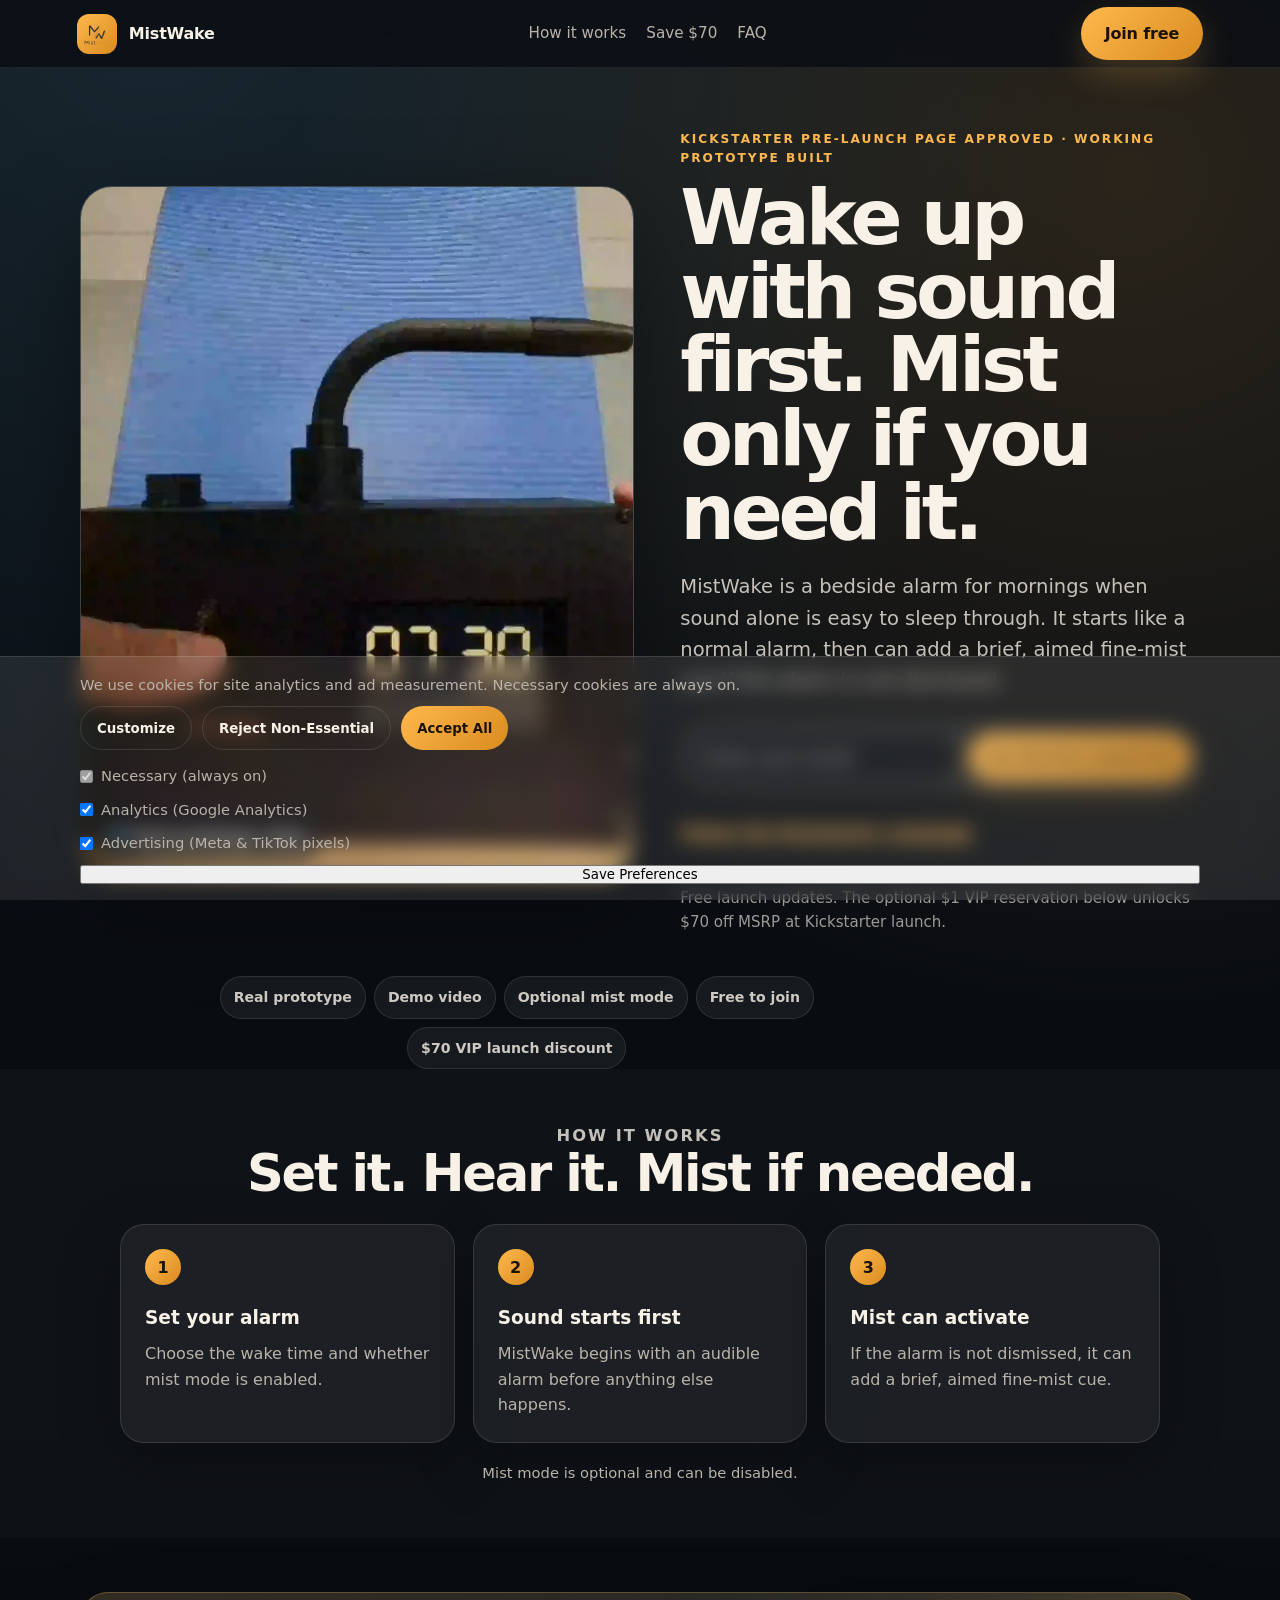
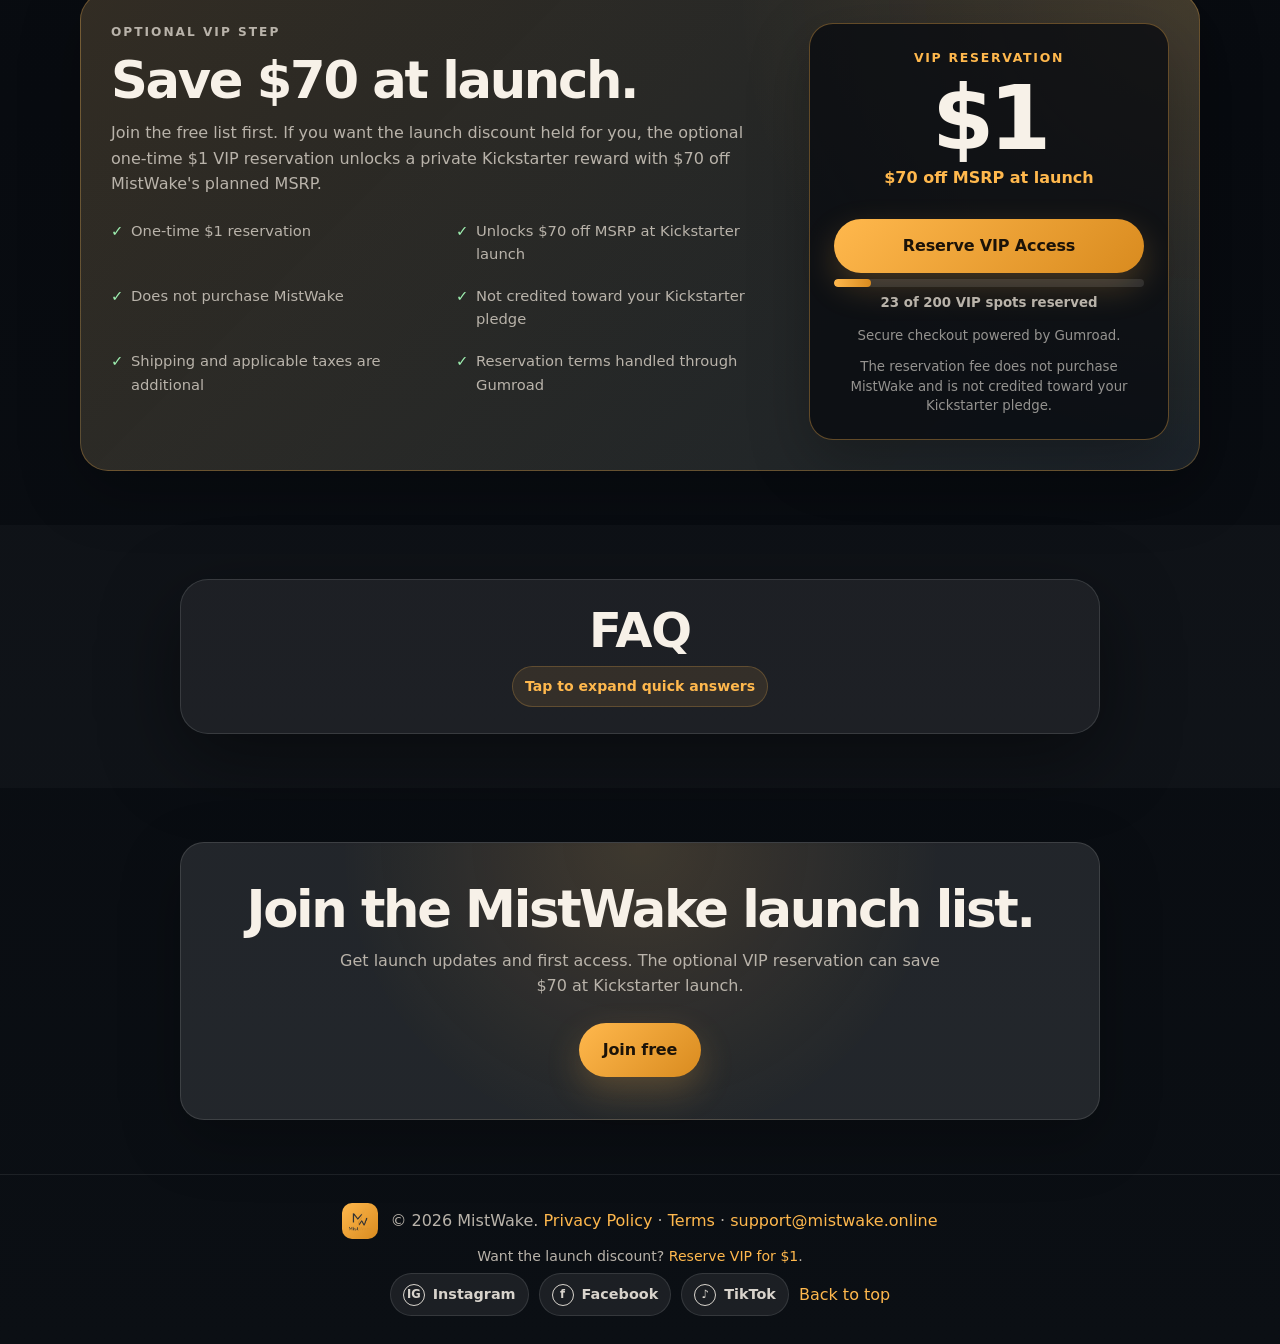
==== index.html @ 9b50de0d "Simplify landing page and remove repeated media" ====
<!DOCTYPE html>
<html lang="en">
<head>
  <meta charset="UTF-8" />
  <meta name="viewport" content="width=device-width, initial-scale=1.0" />
  <title>MistWake | Sound first. Mist if needed.</title>
  <meta name="description" content="MistWake is a working-prototype bedside alarm that starts with sound and can add a brief, aimed fine-mist cue if the alarm is not dismissed. Join the free launch list and optionally lock in $70 off MSRP for Kickstarter launch." />
  <link rel="canonical" href="https://mistwake.online/" />
  <meta property="og:title" content="MistWake | Sound first. Mist if needed." />
  <meta property="og:description" content="Join the MistWake launch list and see the working prototype before Kickstarter launch." />
  <meta property="og:image" content="https://mistwake.online/assets/real-prototype-handheld.webp" />
  <meta property="og:url" content="https://mistwake.online/" />
  <meta property="og:type" content="website" />
  <meta name="twitter:card" content="summary_large_image" />
  <meta name="twitter:title" content="MistWake | Sound first. Mist if needed." />
  <meta name="twitter:description" content="Working prototype built. Join the free launch list and optionally lock in $70 off MSRP at launch." />
  <meta name="twitter:image" content="https://mistwake.online/assets/real-prototype-handheld.webp" />
  <link rel="icon" type="image/png" href="assets/mistwake-logo.png.png" />
  <link rel="stylesheet" href="styles.css?v=56" />
  <link rel="stylesheet" href="visual.css?v=56" />
  <link rel="stylesheet" href="landing-fixes.css?v=56" />
  <link rel="stylesheet" href="refresh.css?v=56" />
  <link rel="stylesheet" href="media-refresh.css?v=56" />
</head>
<body>
  <header class="navbar">
    <a class="logo" href="#top" aria-label="MistWake home"><img class="logo-img" src="assets/mistwake-logo.png.png" alt="MistWake logo" /><span>MistWake</span></a>
    <nav class="nav-links" aria-label="Primary navigation"><a href="#how">How it works</a><a href="#offer">Save $70</a><a href="#faq">FAQ</a></nav>
    <a class="nav-cta" href="#join">Join free</a>
  </header>

  <main id="top">
    <section class="hero-section human-hero media-rich-hero" aria-label="MistWake pre-launch hero">
      <div class="hero-shell">
        <div class="hero-copy">
          <p class="eyebrow">Kickstarter pre-launch page approved · working prototype built</p>
          <h1>Wake up with sound first. Mist only if you need it.</h1>
          <p class="hero-subtitle">MistWake is a bedside alarm for mornings when sound alone is easy to sleep through. It starts like a normal alarm, then can add a brief, aimed fine-mist cue if the alarm is not dismissed.</p>
          <div class="hero-actions" id="join">
            <form class="waitlist-form waitlist-inline-form" onsubmit="return handleWaitlistSubmit(event)">
              <input type="email" name="email" placeholder="Enter your email" required />
              <button type="submit">Join the Free Launch List</button>
            </form>
            <div class="hero-secondary-actions"><a class="text-link kickstarter-follow-link" href="https://www.kickstarter.com/projects/mistwake/mistwake-a-sound-mist-alarm-clock" target="_blank" rel="noopener">Follow the Kickstarter campaign</a></div>
          </div>
          <p id="form-message" aria-live="polite"></p>
          <p class="hero-microcopy">Free launch updates. The optional $1 VIP reservation below unlocks $70 off MSRP at Kickstarter launch.</p>
        </div>
        <div class="hero-media-stack" aria-label="MistWake working prototype video">
          <div class="hero-video-card human-product-card">
            <video class="hero-video-preview" autoplay muted loop playsinline preload="metadata" poster="assets/real-prototype-handheld.webp" aria-label="MistWake working prototype demo loop">
              <source src="assets/prototype-demo.mp4?v=56" type="video/mp4" />
            </video>
            <div class="demo-overlay"><span class="pulse-dot"></span><span>Real prototype video</span></div>
          </div>
        </div>
      </div>
    </section>

    <section class="trust-strip-section" aria-label="Credibility points"><div class="trust-row hero-trust-row"><span>Real prototype</span><span>Demo video</span><span>Optional mist mode</span><span>Free to join</span><span>$70 VIP launch discount</span></div></section>

    <section class="section solution-section" id="how">
      <div class="section-header centered"><p class="eyebrow">How it works</p><h2>Set it. Hear it. Mist if needed.</h2></div>
      <div class="how-grid compact-how-grid">
        <article class="how-card"><span>1</span><h3>Set your alarm</h3><p>Choose the wake time and whether mist mode is enabled.</p></article>
        <article class="how-card"><span>2</span><h3>Sound starts first</h3><p>MistWake begins with an audible alarm before anything else happens.</p></article>
        <article class="how-card"><span>3</span><h3>Mist can activate</h3><p>If the alarm is not dismissed, it can add a brief, aimed fine-mist cue.</p></article>
      </div>
      <p class="how-note">Mist mode is optional and can be disabled.</p>
    </section>

    <section class="section offer-section simple-offer" id="offer">
      <div class="offer-card">
        <div class="offer-copy"><p class="eyebrow">Optional VIP step</p><h2>Save $70 at launch.</h2><p>Join the free list first. If you want the launch discount held for you, the optional one-time $1 VIP reservation unlocks a private Kickstarter reward with $70 off MistWake's planned MSRP.</p><ul class="offer-detail-list"><li>One-time $1 reservation</li><li>Unlocks $70 off MSRP at Kickstarter launch</li><li>Does not purchase MistWake</li><li>Not credited toward your Kickstarter pledge</li><li>Shipping and applicable taxes are additional</li><li>Reservation terms handled through Gumroad</li></ul></div>
        <div class="offer-box"><span class="offer-kicker">VIP Reservation</span><strong>$1</strong><p>$70 off MSRP at launch</p><a class="primary-btn reserve-link" href="https://mistwake.gumroad.com/l/fhbea" target="_blank" rel="noopener">Reserve VIP Access</a><div class="vip-progress" id="vip-progress" aria-live="polite"><div class="vip-progress-track"><div class="vip-progress-fill" id="vip-progress-fill"></div></div><small id="vip-progress-label">Loading VIP spots reserved…</small></div><small>Secure checkout powered by Gumroad.</small><small>The reservation fee does not purchase MistWake and is not credited toward your Kickstarter pledge.</small></div>
      </div>
    </section>

    <section class="section faq-section" id="faq">
      <details class="faq-master">
        <summary><span class="faq-master-title">FAQ</span><span class="faq-master-note">Tap to expand quick answers</span></summary>
        <div class="faq-list accordion-list">
          <details class="card faq-item"><summary>What do I get by joining free?</summary><p>You get MistWake launch updates and first access when the Kickstarter campaign is ready.</p></details>
          <details class="card faq-item"><summary>What does the $1 VIP reservation do?</summary><p>It unlocks access to a private Kickstarter VIP reward with $70 off MistWake's planned MSRP. It does not purchase MistWake and is not credited toward the future pledge.</p></details>
          <details class="card faq-item"><summary>Does MistWake work without mist?</summary><p>Yes. Mist mode is optional, and MistWake can be used in sound-only mode.</p></details>
          <details class="card faq-item"><summary>Will MistWake soak the bed?</summary><p>MistWake is being developed around a brief fine-mist cue rather than a heavy stream or splash. Final output and recommended placement will be published after production testing.</p></details>
          <details class="card faq-item"><summary>Is MistWake a medical device?</summary><p>No. MistWake is a consumer alarm clock and is not intended to diagnose, treat, cure, or prevent any medical condition.</p></details>
          <details class="card faq-item"><summary>Will paying $1 guarantee a product?</summary><p>No. The $1 provides access to the private VIP reward. You must still complete a separate Kickstarter pledge while the reward is available.</p></details>
        </div>
      </details>
    </section>

    <section class="section final-cta-section"><div class="final-cta-card"><h2>Join the MistWake launch list.</h2><p>Get launch updates and first access. The optional VIP reservation can save $70 at Kickstarter launch.</p><a class="primary-btn" href="#join">Join free</a></div></section>
  </main>

  <div class="mobile-sticky-cta" aria-label="Mobile launch list bar"><span>Free list · $70 off at launch</span><a href="#join">Join</a></div>
  <footer><div class="footer-brand"><img src="assets/mistwake-logo.png.png" alt="MistWake logo" loading="lazy" /><p>© 2026 MistWake. <a href="privacy.html">Privacy Policy</a> · <a href="terms.html">Terms</a> · <a href="mailto:support@mistwake.online">support@mistwake.online</a></p></div><p class="footer-secondary-link">Want the launch discount? <a href="#offer">Reserve VIP for $1</a>.</p><a href="#top">Back to top</a></footer>
  <script src="consent.js?v=56"></script>
  <script src="script.js?v=56"></script>
  <script src="social-links.js?v=56"></script>
</body>
</html>
---- styles.css ----
:root {
  --bg: #080b10;
  --panel: rgba(255, 255, 255, 0.06);
  --panel-strong: rgba(255, 255, 255, 0.095);
  --border: rgba(255, 255, 255, 0.12);
  --text: #f7f1e8;
  --muted: #b9b3aa;
  --amber: #ffb84d;
  --amber-dark: #d98b1f;
  --mist: #78d5ff;
  --green: #9ef0b1;
  --red: #ff8d8d;
  --shadow: 0 24px 80px rgba(0, 0, 0, 0.42);
}

* {
  box-sizing: border-box;
  margin: 0;
  padding: 0;
}

html {
  scroll-behavior: smooth;
}

body {
  font-family: Arial, Helvetica, sans-serif;
  background:
    radial-gradient(circle at top left, rgba(120, 213, 255, 0.1), transparent 28%),
    radial-gradient(circle at top right, rgba(255, 184, 77, 0.12), transparent 26%),
    var(--bg);
  color: var(--text);
  line-height: 1.6;
}

img {
  max-width: 100%;
}

a {
  color: inherit;
  text-decoration: none;
}

button,
input {
  font-family: inherit;
}

button {
  cursor: pointer;
}

.navbar {
  position: sticky;
  top: 0;
  z-index: 100;
  min-height: 72px;
  padding: 0 6%;
  display: flex;
  align-items: center;
  justify-content: space-between;
  gap: 18px;
  background: rgba(8, 11, 16, 0.9);
  backdrop-filter: blur(18px);
  border-bottom: 1px solid rgba(255, 255, 255, 0.08);
}

.logo {
  display: flex;
  align-items: center;
  gap: 12px;
  font-weight: 900;
  letter-spacing: -0.2px;
}

.logo-img {
  width: 40px;
  height: 40px;
  object-fit: contain;
  border-radius: 12px;
  background: linear-gradient(135deg, var(--amber), var(--amber-dark));
}

.nav-links {
  display: flex;
  gap: 26px;
  font-size: 0.95rem;
  color: var(--muted);
}

.nav-links a:hover {
  color: var(--amber);
}

.nav-cta,
.primary-btn,
.secondary-btn {
  display: inline-flex;
  align-items: center;
  justify-content: center;
  border: 0;
  border-radius: 999px;
  padding: 14px 24px;
  font-weight: 900;
  transition: transform 0.2s ease, box-shadow 0.2s ease, opacity 0.2s ease;
}

.nav-cta,
.primary-btn {
  background: linear-gradient(135deg, var(--amber), var(--amber-dark));
  color: #1c1308;
  box-shadow: 0 14px 34px rgba(255, 184, 77, 0.22);
}

.secondary-btn {
  background: rgba(255, 255, 255, 0.09);
  color: var(--text);
  border: 1px solid var(--border);
}

.nav-cta:hover,
.primary-btn:hover,
.secondary-btn:hover {
  transform: translateY(-2px);
  box-shadow: 0 18px 42px rgba(255, 184, 77, 0.28);
}

.hero-section {
  padding: 48px 5% 36px;
}

.hero-shell {
  width: min(100%, 1180px);
  margin: 0 auto;
  display: grid;
  grid-template-columns: minmax(0, 0.9fr) minmax(420px, 1.1fr);
  gap: 38px;
  align-items: center;
}

.hero-copy {
  position: relative;
  z-index: 2;
}

.eyebrow {
  color: var(--amber);
  text-transform: uppercase;
  letter-spacing: 2px;
  font-size: 0.76rem;
  font-weight: 900;
  margin-bottom: 12px;
}

.hero-copy h1,
.section-header h2,
.two-column h2,
.signup-card h2,
.final-cta-card h2,
.safety-card h2,
.proof-grid h2,
.objection-card h2 {
  font-size: clamp(2.25rem, 5.2vw, 5.4rem);
  line-height: 0.96;
  letter-spacing: -2.2px;
}

.hero-copy h1 {
  max-width: 760px;
}

.hero-subtitle {
  max-width: 600px;
  margin-top: 22px;
  color: var(--muted);
  font-size: clamp(1.05rem, 1.6vw, 1.25rem);
}

.hero-actions {
  margin-top: 28px;
}

.hero-note {
  margin-top: 14px;
  color: rgba(247, 241, 232, 0.72);
  font-size: 0.95rem;
}

.trust-row {
  margin-top: 24px;
  display: flex;
  flex-wrap: wrap;
  gap: 10px;
}

.trust-row span,
.safety-list span {
  display: inline-flex;
  align-items: center;
  border-radius: 999px;
  padding: 9px 13px;
  background: rgba(255, 255, 255, 0.07);
  border: 1px solid rgba(255, 255, 255, 0.11);
  color: rgba(247, 241, 232, 0.82);
  font-size: 0.88rem;
  font-weight: 700;
}

.hero-visual {
  border-radius: 28px;
  overflow: hidden;
  border: 1px solid var(--border);
  background: rgba(255, 255, 255, 0.04);
  box-shadow: var(--shadow);
}

.hero-visual img {
  display: block;
  width: 100%;
  height: auto;
}

.demo-card {
  position: relative;
}

.demo-overlay {
  position: absolute;
  left: 18px;
  bottom: 18px;
  display: inline-flex;
  align-items: center;
  gap: 10px;
  padding: 10px 14px;
  border-radius: 999px;
  background: rgba(8, 11, 16, 0.78);
  border: 1px solid rgba(255, 255, 255, 0.16);
  color: var(--text);
  font-size: 0.92rem;
  font-weight: 800;
  backdrop-filter: blur(12px);
}

.pulse-dot {
  width: 10px;
  height: 10px;
  border-radius: 999px;
  background: var(--mist);
  box-shadow: 0 0 0 0 rgba(120, 213, 255, 0.8);
  animation: pulse 1.6s infinite;
}

@keyframes pulse {
  0% { box-shadow: 0 0 0 0 rgba(120, 213, 255, 0.8); }
  70% { box-shadow: 0 0 0 12px rgba(120, 213, 255, 0); }
  100% { box-shadow: 0 0 0 0 rgba(120, 213, 255, 0); }
}

.section {
  padding: 62px 6%;
}

.two-column,
.proof-grid {
  width: min(100%, 1080px);
  margin: 0 auto;
  display: grid;
  grid-template-columns: 0.9fr 1.1fr;
  gap: 44px;
  align-items: start;
}

.two-column.compact {
  align-items: center;
}

.two-column h2,
.section-header h2,
.signup-card h2,
.final-cta-card h2,
.safety-card h2,
.proof-grid h2,
.objection-card h2 {
  font-size: clamp(2rem, 4vw, 3.6rem);
}

.section-copy p,
.section-header p,
.signup-card p,
.final-cta-card p,
.safety-card p,
.card p,
.proof-grid p,
.how-card p,
.objection-card p,
.comparison p {
  color: var(--muted);
}

.section-copy p + p,
.proof-grid p + p {
  margin-top: 16px;
}

.proof-section {
  padding-top: 32px;
}

.proof-status-card {
  display: grid;
  gap: 12px;
  padding: 20px;
  border: 1px solid rgba(255, 184, 77, 0.2);
  border-radius: 24px;
  background: linear-gradient(135deg, rgba(255, 184, 77, 0.1), rgba(120, 213, 255, 0.05)), var(--panel);
  box-shadow: var(--shadow);
}

.status-item {
  padding: 16px;
  border-radius: 18px;
  background: rgba(255, 255, 255, 0.06);
  border: 1px solid rgba(255, 255, 255, 0.1);
}

.status-item strong,
.status-item span {
  display: block;
}

.status-item strong {
  color: var(--amber);
  margin-bottom: 4px;
}

.status-item span {
  color: var(--muted);
}

.problem-section {
  padding-top: 44px;
}

.solution-section,
.faq-section,
.objection-section {
  background: rgba(255, 255, 255, 0.025);
}

.section-header {
  width: min(100%, 820px);
  margin: 0 auto 30px;
  text-align: center;
}

.section-header p {
  margin: 0 auto;
  max-width: 720px;
}

.proof-line {
  margin-top: 12px !important;
  color: var(--amber) !important;
  font-weight: 800;
}

.cards.three,
.how-grid {
  width: min(100%, 1040px);
  margin: 0 auto;
  display: grid;
  grid-template-columns: repeat(3, 1fr);
  gap: 18px;
}

.feature-grid {
  grid-template-columns: repeat(3, 1fr);
}

.card,
.signup-card,
.safety-card,
.final-cta-card,
.how-card,
.objection-card {
  background: var(--panel);
  border: 1px solid var(--border);
  border-radius: 24px;
  box-shadow: var(--shadow);
}

.card,
.how-card {
  padding: 24px;
}

.card h3,
.how-card h3 {
  margin-bottom: 8px;
  font-size: 1.16rem;
}

.how-card span {
  display: inline-flex;
  width: 36px;
  height: 36px;
  align-items: center;
  justify-content: center;
  margin-bottom: 18px;
  border-radius: 999px;
  background: linear-gradient(135deg, var(--amber), var(--amber-dark));
  color: #1c1308;
  font-weight: 900;
}

.objection-card {
  width: min(100%, 1080px);
  margin: 0 auto;
  display: grid;
  grid-template-columns: 1fr 1fr;
  gap: 30px;
  align-items: center;
  padding: 34px;
  background:
    radial-gradient(circle at top left, rgba(120, 213, 255, 0.11), transparent 40%),
    var(--panel);
}

.objection-card p {
  margin-top: 16px;
}

.comparison-grid {
  display: grid;
  gap: 14px;
}

.comparison {
  padding: 18px;
  border-radius: 18px;
  border: 1px solid rgba(255, 255, 255, 0.1);
  background: rgba(255, 255, 255, 0.06);
}

.comparison span,
.comparison strong {
  display: block;
}

.comparison span {
  text-transform: uppercase;
  letter-spacing: 1.2px;
  font-size: 0.72rem;
  font-weight: 900;
  margin-bottom: 6px;
}

.comparison strong {
  font-size: 1.2rem;
  margin-bottom: 4px;
}

.comparison.bad span,
.comparison.bad strong {
  color: var(--red);
}

.comparison.good span,
.comparison.good strong {
  color: var(--green);
}

.safety-card {
  width: min(100%, 1080px);
  margin: 0 auto;
  display: grid;
  grid-template-columns: 1.1fr 0.9fr;
  gap: 34px;
  align-items: center;
  padding: 34px;
  background:
    radial-gradient(circle at top right, rgba(120, 213, 255, 0.12), transparent 40%),
    radial-gradient(circle at bottom left, rgba(255, 184, 77, 0.12), transparent 38%),
    var(--panel);
}

.safety-card p {
  margin-top: 16px;
  max-width: 680px;
}

.safety-list {
  display: flex;
  flex-wrap: wrap;
  gap: 10px;
  justify-content: flex-start;
}

.signup-section {
  display: grid;
  place-items: center;
}

.signup-card {
  width: min(100%, 760px);
  padding: 40px;
  text-align: center;
  background: radial-gradient(circle at top, rgba(255, 184, 77, 0.13), transparent 55%), var(--panel);
}

.waitlist-inline-form {
  width: min(100%, 580px);
  margin: 28px auto 0;
  display: flex;
  gap: 10px;
  padding: 8px;
  border-radius: 999px;
  background: rgba(255, 255, 255, 0.08);
  border: 1px solid rgba(255, 255, 255, 0.14);
  box-shadow: inset 0 0 0 1px rgba(255, 255, 255, 0.03), 0 18px 48px rgba(0, 0, 0, 0.25);
}

.waitlist-inline-form input {
  flex: 1;
  min-width: 0;
  border: 0;
  outline: none;
  background: transparent;
  color: var(--text);
  padding: 0 18px;
  font-size: 1rem;
  font-weight: 600;
}

.waitlist-inline-form input::placeholder {
  color: rgba(247, 241, 232, 0.58);
}

.waitlist-inline-form button {
  border: 0;
  border-radius: 999px;
  padding: 14px 24px;
  background: linear-gradient(135deg, var(--amber), var(--amber-dark));
  color: #1c1308;
  font-weight: 900;
  cursor: pointer;
  white-space: nowrap;
  box-shadow: 0 12px 30px rgba(255, 184, 77, 0.22);
  transition: transform 0.2s ease, box-shadow 0.2s ease, opacity 0.2s ease;
}

.waitlist-inline-form button:hover:not(:disabled) {
  transform: translateY(-2px);
  box-shadow: 0 16px 38px rgba(255, 184, 77, 0.32);
}

.waitlist-inline-form button:disabled {
  cursor: not-allowed;
  opacity: 0.72;
}

#form-message {
  min-height: 24px;
  margin-top: 16px;
  color: var(--mist);
  font-weight: 800;
}

#form-message.success-message {
  color: var(--amber);
}

.signup-microcopy {
  margin-top: 12px;
  font-size: 0.86rem;
  color: rgba(247, 241, 232, 0.58) !important;
}

.faq-list {
  width: min(100%, 920px);
  margin: 0 auto;
  display: grid;
  gap: 14px;
}

.final-cta-section {
  padding-top: 46px;
}

.final-cta-card {
  width: min(100%, 920px);
  margin: 0 auto;
  padding: 42px;
  text-align: center;
  background:
    linear-gradient(135deg, rgba(255, 184, 77, 0.13), rgba(120, 213, 255, 0.07)),
    var(--panel-strong);
}

.final-cta-card p {
  margin: 14px auto 24px;
  max-width: 620px;
}

footer {
  padding: 28px 6%;
  display: flex;
  justify-content: space-between;
  align-items: center;
  color: var(--muted);
  border-top: 1px solid rgba(255, 255, 255, 0.08);
}

footer a {
  color: var(--amber);
}

.footer-brand {
  display: flex;
  align-items: center;
  gap: 12px;
}

.footer-brand img {
  width: 36px;
  height: 36px;
  object-fit: contain;
  border-radius: 10px;
  background: linear-gradient(135deg, var(--amber), var(--amber-dark));
}

@media (max-width: 1050px) {
  .nav-links {
    display: none;
  }

  .hero-shell,
  .two-column,
  .proof-grid,
  .safety-card,
  .objection-card {
    grid-template-columns: 1fr;
  }

  .hero-shell {
    gap: 28px;
  }

  .cards.three,
  .feature-grid,
  .how-grid {
    grid-template-columns: 1fr;
  }

  .hero-copy,
  .two-column,
  .proof-grid,
  .objection-card {
    text-align: center;
  }

  .hero-copy h1,
  .hero-subtitle,
  .proof-grid p,
  .objection-card p {
    margin-left: auto;
    margin-right: auto;
  }

  .trust-row,
  .safety-list {
    justify-content: center;
  }
}

@media (max-width: 700px) {
  .navbar {
    min-height: 66px;
    padding: 10px 4%;
  }

  .logo span {
    font-size: 0.95rem;
  }

  .logo-img {
    width: 34px;
    height: 34px;
  }

  .nav-cta {
    padding: 10px 13px;
    font-size: 0.78rem;
  }

  .hero-section {
    padding: 30px 4% 24px;
  }

  .hero-copy h1 {
    font-size: clamp(2.55rem, 13vw, 4rem);
    line-height: 0.94;
    letter-spacing: -1.8px;
  }

  .hero-subtitle {
    margin-top: 18px;
    font-size: 1rem;
  }

  .hero-visual,
  .card,
  .signup-card,
  .safety-card,
  .final-cta-card,
  .proof-status-card,
  .how-card,
  .objection-card {
    border-radius: 20px;
  }

  .demo-overlay {
    left: 12px;
    right: 12px;
    bottom: 12px;
    justify-content: center;
    font-size: 0.82rem;
  }

  .trust-row span,
  .safety-list span {
    width: 100%;
    justify-content: center;
  }

  .section {
    padding: 44px 5%;
  }

  .two-column,
  .proof-grid,
  .safety-card,
  .objection-card {
    gap: 18px;
  }

  .two-column h2,
  .section-header h2,
  .signup-card h2,
  .final-cta-card h2,
  .safety-card h2,
  .proof-grid h2,
  .objection-card h2 {
    font-size: clamp(2rem, 10vw, 3rem);
    letter-spacing: -1.2px;
  }

  .card,
  .safety-card,
  .signup-card,
  .final-cta-card,
  .proof-status-card,
  .how-card,
  .objection-card {
    padding: 22px 18px;
  }

  .waitlist-inline-form {
    flex-direction: column;
    border-radius: 22px;
    padding: 12px;
  }

  .waitlist-inline-form input {
    width: 100%;
    min-height: 50px;
    padding: 0 14px;
    text-align: center;
  }

  .waitlist-inline-form button,
  .primary-btn,
  .secondary-btn {
    width: 100%;
  }

  footer {
    flex-direction: column;
    gap: 14px;
    text-align: center;
  }
}
---- visual.css ----
.visual-proof-section {
  padding-top: 26px;
}

.visual-proof-grid {
  width: min(100%, 1120px);
  margin: 0 auto;
  display: grid;
  grid-template-columns: 1.15fr 0.85fr;
  gap: 24px;
  align-items: center;
}

.visual-proof-image,
.product-strip-image {
  overflow: hidden;
  border-radius: 26px;
  border: 1px solid var(--border);
  background: rgba(255, 255, 255, 0.04);
  box-shadow: var(--shadow);
}

.asset-placeholder-img {
  display: block;
  width: 100%;
  height: auto;
}

.short-proof-card {
  padding: 28px;
  border-radius: 26px;
  border: 1px solid rgba(255, 184, 77, 0.22);
  background: linear-gradient(135deg, rgba(255, 184, 77, 0.12), rgba(120, 213, 255, 0.05)), var(--panel);
  box-shadow: var(--shadow);
}

.short-proof-card h2 {
  font-size: clamp(2rem, 4vw, 3.4rem);
  line-height: 1;
  letter-spacing: -1.6px;
  margin-bottom: 16px;
}

.short-proof-card p {
  color: var(--muted);
}

.proof-badges {
  display: grid;
  gap: 10px;
  margin-top: 22px;
}

.proof-badges span {
  padding: 13px 14px;
  border-radius: 16px;
  background: rgba(255, 255, 255, 0.075);
  border: 1px solid rgba(255, 255, 255, 0.11);
  color: rgba(247, 241, 232, 0.86);
  font-weight: 800;
}

.visual-split {
  width: min(100%, 1120px);
  margin: 0 auto;
  display: grid;
  grid-template-columns: 0.95fr 1.05fr;
  gap: 26px;
  align-items: center;
}

.big-visual-copy {
  padding: 28px;
}

.big-visual-copy h2 {
  font-size: clamp(2rem, 4vw, 3.4rem);
  line-height: 1;
  letter-spacing: -1.5px;
  margin-bottom: 14px;
}

.big-visual-copy p {
  color: var(--muted);
  max-width: 640px;
}

.compact-feature-grid {
  width: min(100%, 1040px);
  margin: 0 auto;
  display: grid;
  grid-template-columns: repeat(4, 1fr);
  gap: 14px;
}

.compact-card {
  min-height: 150px;
  padding: 22px;
  border-radius: 22px;
  border: 1px solid var(--border);
  background: var(--panel);
  box-shadow: var(--shadow);
}

.compact-card strong {
  display: block;
  margin-bottom: 8px;
  color: var(--text);
  font-size: 1.05rem;
}

.compact-card span {
  color: var(--muted);
  font-size: 0.94rem;
}

.offer-section {
  padding-top: 34px;
}

.offer-card {
  width: min(100%, 1120px);
  margin: 0 auto;
  display: grid;
  grid-template-columns: 1fr 360px;
  gap: 26px;
  align-items: center;
  padding: 30px;
  border-radius: 28px;
  border: 1px solid rgba(255, 184, 77, 0.28);
  background:
    radial-gradient(circle at top right, rgba(255, 184, 77, 0.15), transparent 38%),
    linear-gradient(135deg, rgba(255, 184, 77, 0.12), rgba(120, 213, 255, 0.05)),
    var(--panel);
  box-shadow: var(--shadow);
}

.offer-copy h2 {
  font-size: clamp(2rem, 4vw, 3.6rem);
  line-height: 1;
  letter-spacing: -1.6px;
  margin-bottom: 14px;
}

.offer-copy p {
  color: var(--muted);
  max-width: 720px;
}

.offer-urgency,
.hero-urgency {
  margin-top: 12px;
  color: var(--amber) !important;
  font-weight: 900;
}

.offer-disclaimer {
  margin-top: 14px;
  font-size: 0.92rem;
  color: rgba(247, 241, 232, 0.68) !important;
}

.offer-box {
  padding: 24px;
  border-radius: 24px;
  background: rgba(8, 11, 16, 0.78);
  border: 1px solid rgba(255, 184, 77, 0.35);
  text-align: center;
}

.offer-kicker {
  color: var(--amber);
  text-transform: uppercase;
  letter-spacing: 1.7px;
  font-size: 0.78rem;
  font-weight: 900;
}

.offer-box strong {
  display: block;
  margin: 8px 0 4px;
  color: var(--text);
  font-size: clamp(3.2rem, 7vw, 5.8rem);
  line-height: 0.95;
  letter-spacing: -3px;
}

.offer-box p {
  color: var(--amber);
  font-weight: 900;
  margin-bottom: 18px;
}

.offer-box .primary-btn {
  width: 100%;
  margin-top: 10px;
}

.offer-box small {
  display: block;
  margin-top: 12px;
  color: rgba(247, 241, 232, 0.58);
}

.reservation-counter {
  margin: 10px 0 14px !important;
  padding: 10px 12px;
  border-radius: 14px;
  background: rgba(255, 184, 77, 0.1);
  border: 1px solid rgba(255, 184, 77, 0.22);
  color: var(--text) !important;
  font-size: 0.95rem;
}

.hero-offer-callout {
  margin-top: 20px;
  max-width: 620px;
  color: var(--amber);
  font-weight: 900;
  font-size: 1.02rem;
}

.split-actions {
  display: flex;
  flex-wrap: wrap;
  gap: 12px;
  align-items: center;
}

.text-link {
  border: 0;
  background: transparent;
  color: rgba(247, 241, 232, 0.72);
  text-decoration: underline;
  text-underline-offset: 4px;
  font-weight: 800;
  padding: 0;
  cursor: pointer;
}

.text-link:hover {
  color: var(--amber);
}

.waitlist-inline-form button {
  opacity: 0.88;
}

.mobile-break {
  display: none;
}

.logo-mark-placeholder {
  width: 40px;
  height: 40px;
  display: inline-flex;
  align-items: center;
  justify-content: center;
  border-radius: 12px;
  background: linear-gradient(135deg, var(--amber), var(--amber-dark));
  color: #1c1308;
  font-size: 0.8rem;
  font-weight: 900;
  letter-spacing: -1px;
}

.logo-mark-placeholder.small {
  width: 36px;
  height: 36px;
  border-radius: 10px;
}

@media (max-width: 1050px) {
  .visual-proof-grid,
  .visual-split,
  .offer-card {
    grid-template-columns: 1fr;
  }

  .compact-feature-grid {
    grid-template-columns: repeat(2, 1fr);
  }

  .offer-card {
    text-align: center;
  }

  .offer-copy p,
  .hero-offer-callout {
    margin-left: auto;
    margin-right: auto;
  }

  .split-actions {
    justify-content: center;
  }
}

@media (max-width: 700px) {
  .visual-proof-section {
    padding-top: 18px;
  }

  .short-proof-card,
  .big-visual-copy,
  .compact-card,
  .offer-card,
  .offer-box {
    padding: 20px 18px;
  }

  .visual-proof-image,
  .product-strip-image,
  .short-proof-card,
  .offer-card,
  .offer-box {
    border-radius: 20px;
  }

  .compact-feature-grid {
    grid-template-columns: 1fr;
  }

  .split-actions .primary-btn {
    width: 100%;
  }

  .text-link {
    width: 100%;
    text-align: center;
  }

  .mobile-break {
    display: block;
  }
}
---- landing-fixes.css ----
.kickstarter-green {
  /* Previously replicated Kickstarter's exact brand color (#05ce78) and a
     Kickstarter-style display font for their trademarked name, on a page
     that isn't an official Kickstarter campaign yet. Rendering it as plain
     text avoids implying an affiliation/endorsement that doesn't exist. */
  display: inline;
  font-weight: inherit;
  font-size: inherit;
  line-height: inherit;
  letter-spacing: inherit;
}

.mobile-copy,
.mobile-sticky-cta,
.section-mobile-cta {
  display: none;
}

.hero-shell {
  grid-template-columns: minmax(420px, 1.05fr) minmax(0, 0.95fr);
}

.hero-visual {
  order: 1;
}

.hero-copy {
  order: 2;
}

.hero-visual img {
  display: block;
  width: 100%;
  height: auto;
  aspect-ratio: 16 / 9;
  object-fit: cover;
}

.hero-email-box {
  margin-top: 18px;
  padding: 16px;
  border-radius: 20px;
  border: 1px solid rgba(255, 184, 77, 0.18);
  background: rgba(255, 255, 255, 0.055);
}

.hero-email-box p {
  margin-bottom: 10px;
  color: rgba(247, 241, 232, 0.74);
  font-size: 0.92rem;
  font-weight: 800;
}

.waitlist-form {
  display: flex;
  gap: 10px;
}

.waitlist-form input {
  flex: 1;
  min-width: 0;
  min-height: 48px;
  padding: 0 14px;
  border-radius: 999px;
  border: 1px solid rgba(255, 255, 255, 0.14);
  background: rgba(8, 11, 16, 0.78);
  color: var(--text);
  outline: none;
}

.waitlist-form input::placeholder {
  color: rgba(247, 241, 232, 0.48);
}

.waitlist-form button {
  min-height: 48px;
  padding: 0 18px;
  border: 0;
  border-radius: 999px;
  background: rgba(255, 255, 255, 0.1);
  color: var(--text);
  font-weight: 900;
  cursor: pointer;
}

.hero-trust-row {
  max-width: 720px;
}

.compact-badges {
  display: grid;
  grid-template-columns: repeat(3, 1fr);
  gap: 10px;
}

.spec-grid {
  grid-template-columns: repeat(4, 1fr);
}

.faq-master {
  width: min(100%, 920px);
  margin: 0 auto;
  border-radius: 28px;
  border: 1px solid var(--border);
  background: var(--panel);
  box-shadow: var(--shadow);
  overflow: hidden;
}

.faq-master > summary {
  list-style: none;
  cursor: pointer;
  padding: 26px;
  text-align: center;
}

.faq-master > summary::-webkit-details-marker,
.faq-item > summary::-webkit-details-marker {
  display: none;
}

.faq-master-title {
  display: block;
  font-size: clamp(1.8rem, 4vw, 3rem);
  line-height: 1;
  letter-spacing: -1px;
  font-weight: 900;
}

.faq-master-note {
  display: inline-flex;
  margin-top: 12px;
  padding: 8px 12px;
  border-radius: 999px;
  background: rgba(255, 184, 77, 0.1);
  border: 1px solid rgba(255, 184, 77, 0.22);
  color: var(--amber);
  font-size: 0.88rem;
  font-weight: 900;
}

.faq-list.accordion-list {
  width: 100%;
  padding: 0 16px 20px;
}

.faq-item {
  margin-top: 12px;
  padding: 0;
  overflow: hidden;
}

.faq-item > summary {
  position: relative;
  list-style: none;
  cursor: pointer;
  padding: 18px 48px 18px 18px;
  color: var(--text);
  font-size: 1rem;
  font-weight: 900;
}

.faq-item > summary::after {
  content: '+';
  position: absolute;
  right: 18px;
  top: 50%;
  transform: translateY(-50%);
  color: var(--amber);
  font-size: 1.4rem;
  line-height: 1;
}

.faq-item[open] > summary::after {
  content: '-';
}

.faq-item p {
  padding: 0 18px 18px;
  color: var(--muted);
}

@media (max-width: 1050px) {
  .hero-shell,
  .visual-proof-grid,
  .visual-split,
  .offer-card {
    grid-template-columns: 1fr;
  }

  .offer-card,
  .hero-copy,
  .short-proof-card,
  .big-visual-copy {
    text-align: center;
  }

  .hero-trust-row,
  .hero-actions,
  .split-actions {
    justify-content: center;
  }

  .spec-grid,
  .compact-badges {
    grid-template-columns: repeat(2, 1fr);
  }
}

@media (max-width: 700px) {
  body {
    padding-bottom: 78px;
  }

  .desktop-copy {
    display: none;
  }

  .mobile-copy {
    display: block;
  }

  .navbar {
    position: sticky;
    min-height: 58px;
  }

  .nav-links {
    display: none !important;
  }

  .hero-section {
    padding-top: 14px;
    padding-bottom: 22px;
  }

  .hero-shell {
    display: flex;
    flex-direction: column;
    gap: 16px;
  }

  .hero-visual {
    order: 1;
    border-radius: 18px;
  }

  .hero-copy {
    order: 2;
    text-align: center;
  }

  .hero-copy h1 {
    font-size: clamp(2rem, 9.6vw, 3.15rem);
    line-height: 0.98;
    letter-spacing: -1.3px;
  }

  .hero-subtitle {
    margin-top: 12px;
    font-size: 0.98rem;
  }

  .hero-offer-callout {
    margin-top: 12px;
    font-size: 0.96rem;
  }

  .split-actions {
    margin-top: 18px;
    gap: 10px;
  }

  .split-actions .primary-btn {
    width: 100%;
  }

  .text-link {
    width: 100%;
    text-align: center;
  }

  .hero-trust-row {
    margin-top: 14px;
    gap: 8px;
  }

  .hero-trust-row > span {
    padding: 8px 10px;
    font-size: 0.82rem;
  }

  .hero-email-box {
    margin-top: 14px;
    padding: 14px;
  }

  .waitlist-form {
    flex-direction: column;
  }

  .waitlist-form input,
  .waitlist-form button {
    width: 100%;
  }

  .section {
    padding-top: 34px;
    padding-bottom: 34px;
  }

  .section-header h2,
  .short-proof-card h2,
  .big-visual-copy h2,
  .offer-copy h2,
  .final-cta-card h2 {
    font-size: clamp(1.85rem, 9vw, 2.55rem);
    line-height: 1.02;
    letter-spacing: -1.1px;
  }

  .spec-grid,
  .compact-badges,
  .compact-feature-grid {
    grid-template-columns: 1fr;
  }

  .primary-btn,
  .nav-cta,
  .waitlist-form button {
    min-height: 50px;
  }

  .mobile-sticky-cta {
    position: fixed;
    left: 0;
    right: 0;
    bottom: 0;
    z-index: 999;
    display: flex;
    align-items: center;
    justify-content: space-between;
    gap: 12px;
    padding: 10px 14px calc(10px + env(safe-area-inset-bottom));
    background: rgba(8, 11, 16, 0.94);
    border-top: 1px solid rgba(255, 184, 77, 0.28);
    box-shadow: 0 -14px 36px rgba(0, 0, 0, 0.32);
    backdrop-filter: blur(16px);
  }

  .mobile-sticky-cta span {
    color: var(--text);
    font-size: 0.9rem;
    font-weight: 900;
  }

  .mobile-sticky-cta a {
    min-width: 112px;
    min-height: 46px;
    display: inline-flex;
    align-items: center;
    justify-content: center;
    border-radius: 999px;
    background: linear-gradient(135deg, var(--amber), var(--amber-dark));
    color: #1c1308;
    font-weight: 900;
  }

  footer {
    padding-bottom: 88px;
  }
}

/* Closeup grid: real-photo evidence for nozzle + dimensions claims */
.closeup-grid {
  width: min(100%, 1120px);
  margin: 0 auto;
  display: grid;
  grid-template-columns: 1fr 1fr;
  gap: 20px;
}

.closeup-grid figure {
  margin: 0;
  overflow: hidden;
  border-radius: 22px;
  border: 1px solid var(--border);
  background: rgba(255, 255, 255, 0.04);
  box-shadow: var(--shadow);
}

.closeup-grid figcaption {
  padding: 14px 16px;
  font-size: 0.92rem;
  font-weight: 700;
  color: var(--muted);
}

@media (max-width: 700px) {
  .closeup-grid {
    grid-template-columns: 1fr;
  }
}

/* VIP reservation progress bar — pulls real counts from assets/vip-reservations.json */
.vip-progress {
  width: 100%;
  margin: 6px 0 2px;
}

.vip-progress-track {
  width: 100%;
  height: 8px;
  border-radius: 999px;
  background: rgba(255, 255, 255, 0.1);
  overflow: hidden;
}

.vip-progress-fill {
  height: 100%;
  width: 2%;
  border-radius: 999px;
  background: linear-gradient(90deg, var(--amber), var(--amber-dark));
  transition: width 0.6s ease;
}

.vip-progress small {
  display: block;
  margin-top: 6px;
  color: var(--muted);
  font-weight: 700;
}

/* Cookie / tracking consent banner */
#mw-consent-banner {
  position: fixed;
  left: 0;
  right: 0;
  bottom: 0;
  z-index: 200;
  background: var(--panel-strong);
  border-top: 1px solid var(--border);
  backdrop-filter: blur(10px);
  padding: 16px 6%;
}

.mw-consent-inner {
  width: min(100%, 1120px);
  margin: 0 auto;
}

.mw-consent-inner p {
  margin: 0 0 10px;
  color: var(--muted);
  font-size: 0.92rem;
}

.mw-consent-actions {
  display: flex;
  flex-wrap: wrap;
  gap: 10px;
}

.mw-consent-actions button {
  min-height: 44px;
  padding: 0 16px;
  border-radius: 999px;
  border: 1px solid var(--border);
  background: transparent;
  color: var(--text);
  font-weight: 700;
  cursor: pointer;
}

.mw-consent-actions .mw-consent-primary {
  background: linear-gradient(135deg, var(--amber), var(--amber-dark));
  color: #1c1308;
  border: none;
}

.mw-consent-custom {
  margin-top: 14px;
  display: flex;
  flex-direction: column;
  gap: 10px;
}

.mw-consent-custom label {
  display: flex;
  align-items: center;
  gap: 8px;
  color: var(--muted);
  font-size: 0.92rem;
}

@media (max-width: 700px) {
  #mw-consent-banner {
    padding: 14px 5% 18px;
  }
}

/* Text-only hero (no promotional graphic) */
.hero-shell-text-only {
  grid-template-columns: 1fr !important;
  max-width: 720px;
  text-align: left;
}

.hero-disclaimer {
  margin-top: 10px;
  color: var(--muted);
  font-size: 0.85rem;
  max-width: 560px;
}

.hero-section .text-link {
  display: inline-block;
  margin-top: 18px;
  color: var(--amber);
  font-weight: 800;
}

.trust-strip-section {
  width: min(100%, 1120px);
  margin: 0 auto 8px;
  padding: 0 6%;
}

.trust-strip-section .trust-row {
  margin-top: 0;
  justify-content: center;
}

.media-caption-note {
  margin-top: 10px;
  color: var(--muted);
  font-size: 0.82rem;
  font-style: italic;
}

.objection-copy {
  width: min(100%, 760px);
  margin: 0 auto;
  text-align: center;
}

.objection-copy p {
  color: var(--muted);
  margin-bottom: 12px;
}

.qualifier-note {
  color: rgba(247, 241, 232, 0.55);
  font-size: 0.85rem;
  font-style: italic;
}

.qualifier-note.centered-note {
  text-align: center;
  margin-top: 14px;
}

.how-note {
  text-align: center;
  margin-top: 18px;
  color: var(--muted);
  font-size: 0.92rem;
}

.closeup-grid.three-col {
  grid-template-columns: 1fr 1fr 1fr;
  align-items: start;
}

.closeup-grid.three-col figure img {
  aspect-ratio: 3 / 4;
  object-fit: cover;
  width: 100%;
  height: auto;
  border-radius: 16px;
}

@media (max-width: 900px) {
  .closeup-grid.three-col {
    grid-template-columns: 1fr 1fr;
  }
}

@media (max-width: 600px) {
  .closeup-grid.three-col {
    grid-template-columns: 1fr;
  }
}

.testing-in-progress-block {
  width: min(100%, 1120px);
  margin: 28px auto 0;
  padding: 22px 24px;
  border: 1px dashed var(--border);
  border-radius: 18px;
  background: rgba(255, 255, 255, 0.03);
}

.testing-list {
  display: grid;
  grid-template-columns: repeat(3, 1fr);
  gap: 8px 24px;
  margin: 12px 0;
  padding: 0;
  list-style: none;
  color: var(--muted);
  font-size: 0.9rem;
}

.testing-list li {
  padding-left: 16px;
  position: relative;
}

.testing-list li::before {
  content: '—';
  position: absolute;
  left: 0;
  color: var(--muted);
}

@media (max-width: 700px) {
  .testing-list {
    grid-template-columns: 1fr;
  }
}

.founder-card {
  width: min(100%, 1000px);
  margin: 0 auto;
  display: grid;
  grid-template-columns: 220px 1fr;
  gap: 32px;
  align-items: start;
}

.founder-photo-slot {
  aspect-ratio: 1 / 1;
  border-radius: 18px;
  border: 1px dashed var(--border);
  background: rgba(255, 255, 255, 0.03);
  display: flex;
  align-items: center;
  justify-content: center;
  text-align: center;
  color: var(--muted);
  font-size: 0.85rem;
  font-weight: 700;
}

.founder-copy p {
  color: var(--muted);
  margin-bottom: 12px;
}

@media (max-width: 700px) {
  .founder-card {
    grid-template-columns: 1fr;
  }
  .founder-photo-slot {
    max-width: 200px;
    margin: 0 auto;
  }
}

.offer-detail-list {
  margin: 16px 0;
  padding: 0;
  list-style: none;
  color: var(--muted);
  font-size: 0.92rem;
}

.offer-detail-list li {
  padding: 6px 0 6px 20px;
  position: relative;
}

.offer-detail-list li::before {
  content: '✓';
  position: absolute;
  left: 0;
  color: var(--green);
}

footer {
  flex-wrap: wrap;
  justify-content: center;
  gap: 10px;
  row-gap: 6px;
}

.footer-secondary-link {
  flex-basis: 100%;
  text-align: center;
  color: var(--muted);
  font-size: 0.88rem;
  margin: 0;
}

.survey-option {
  min-height: 44px;
  padding: 10px 16px;
  border-radius: 12px;
  border: 1px solid var(--border);
  background: rgba(255, 255, 255, 0.03);
  color: var(--text);
  font-size: 0.95rem;
  text-align: left;
  cursor: pointer;
}

.survey-option:hover {
  border-color: var(--amber);
}

a[aria-disabled="true"] {
  opacity: 0.55;
  cursor: not-allowed;
}
---- refresh.css ----
/* Human-first refresh layer: loaded after the legacy CSS to simplify the landing and thank-you pages. */
:root {
  --soft-bg: #0b0f14;
  --soft-panel: rgba(255, 255, 255, 0.065);
  --soft-panel-strong: rgba(255, 255, 255, 0.1);
  --soft-line: rgba(255, 255, 255, 0.12);
  --soft-copy: rgba(247, 241, 232, 0.78);
}

body {
  font-family: Inter, ui-sans-serif, system-ui, -apple-system, BlinkMacSystemFont, "Segoe UI", sans-serif;
  background:
    radial-gradient(circle at 12% 0%, rgba(120, 213, 255, 0.12), transparent 30%),
    radial-gradient(circle at 88% 6%, rgba(255, 184, 77, 0.13), transparent 28%),
    linear-gradient(180deg, #0b0f14 0%, #080b10 58%, #0b0f14 100%);
}

.navbar {
  min-height: 68px;
  background: rgba(11, 15, 20, 0.86);
}

.nav-links {
  gap: 20px;
}

.nav-cta,
.primary-btn {
  letter-spacing: -0.01em;
}

.human-hero {
  padding: 62px 6% 42px;
}

.human-hero .hero-shell {
  width: min(100%, 1120px);
  grid-template-columns: minmax(0, 1fr) minmax(320px, 0.82fr);
  gap: 46px;
}

.human-hero .hero-copy,
.human-hero .hero-visual {
  text-align: left;
}

.human-hero .hero-copy {
  order: 1;
}

.human-hero .hero-visual {
  order: 2;
}

.human-hero h1 {
  max-width: 760px;
  font-size: clamp(2.8rem, 6vw, 5.7rem);
  line-height: 0.96;
  letter-spacing: -0.055em;
}

.human-hero .hero-subtitle {
  max-width: 680px;
  color: var(--soft-copy);
  font-size: clamp(1.04rem, 1.6vw, 1.22rem);
}

.human-hero .hero-actions {
  display: grid;
  gap: 12px;
  max-width: 620px;
}

.human-hero .waitlist-inline-form {
  width: 100%;
  margin: 0;
  background: rgba(255, 255, 255, 0.075);
}

.human-hero .waitlist-inline-form button {
  background: linear-gradient(135deg, var(--amber), var(--amber-dark));
  color: #1c1308;
}

.hero-secondary-actions {
  display: flex;
  flex-wrap: wrap;
  gap: 12px;
  align-items: center;
}

.hero-microcopy {
  max-width: 620px;
  color: rgba(247, 241, 232, 0.62);
  font-size: 0.94rem;
}

.human-product-card {
  position: relative;
  overflow: hidden;
  border-radius: 32px;
  border: 1px solid rgba(255, 255, 255, 0.14);
  background: linear-gradient(180deg, rgba(255, 255, 255, 0.08), rgba(255, 255, 255, 0.035));
  box-shadow: 0 30px 90px rgba(0, 0, 0, 0.38);
}

.human-product-card img {
  display: block;
  width: 100%;
  aspect-ratio: 4 / 5;
  object-fit: cover;
}

.trust-strip-section {
  margin-bottom: 0;
}

.trust-strip-section .trust-row {
  gap: 8px;
}

.trust-row span {
  background: rgba(255, 255, 255, 0.055);
}

.section {
  padding-top: 54px;
  padding-bottom: 54px;
}

.section-header {
  margin-bottom: 26px;
}

.section-header h2,
.short-proof-card h2,
.offer-copy h2,
.final-cta-card h2,
.thank-hero h1 {
  letter-spacing: -0.045em;
}

.section-header p {
  color: var(--soft-copy);
  font-size: 1.02rem;
}

.human-card-grid,
.thank-step-grid {
  width: min(100%, 1040px);
  margin: 0 auto;
  display: grid;
  grid-template-columns: repeat(3, 1fr);
  gap: 16px;
}

.human-mini-card {
  min-height: 132px;
  padding: 22px;
  border-radius: 22px;
  border: 1px solid var(--soft-line);
  background: var(--soft-panel);
  box-shadow: 0 20px 55px rgba(0, 0, 0, 0.24);
}

.human-mini-card strong,
.human-mini-card span {
  display: block;
}

.human-mini-card strong {
  margin-bottom: 8px;
  font-size: 1.08rem;
  line-height: 1.2;
}

.human-mini-card span {
  color: var(--soft-copy);
  font-size: 0.96rem;
}

.simple-proof .section-header {
  max-width: 780px;
}

.simple-proof .visual-proof-grid {
  gap: 22px;
}

.short-proof-card,
.compact-card,
.how-card,
.faq-item,
.final-cta-card,
.offer-card,
.offer-box,
.kickstarter-card {
  box-shadow: 0 20px 60px rgba(0, 0, 0, 0.25);
}

.simple-feature-grid {
  grid-template-columns: repeat(4, 1fr);
}

.compact-card {
  min-height: 132px;
}

.offer-detail-list {
  display: grid;
  grid-template-columns: repeat(2, minmax(0, 1fr));
  gap: 6px 18px;
}

.simple-offer .offer-card,
.thank-offer-section .offer-card {
  align-items: stretch;
}

.offer-box {
  display: flex;
  flex-direction: column;
  justify-content: center;
}

.offer-box strong {
  letter-spacing: -0.06em;
}

.offer-box small {
  line-height: 1.45;
}

.faq-list.accordion-list {
  width: min(100%, 860px);
  padding: 0;
}

.faq-item {
  border-radius: 18px;
}

.final-cta-card {
  background:
    radial-gradient(circle at top, rgba(255, 184, 77, 0.13), transparent 56%),
    var(--soft-panel-strong);
}

.thank-you-page .mobile-sticky-cta {
  display: none;
}

.thank-hero {
  padding: 64px 6% 30px;
}

.thank-hero .hero-shell-text-only {
  max-width: 840px;
  text-align: center;
}

.thank-hero .hero-copy {
  order: 1;
  text-align: center;
}

.thank-hero h1 {
  max-width: 840px;
  margin: 0 auto;
  font-size: clamp(2.65rem, 5.5vw, 5rem);
}

.thank-hero .hero-subtitle {
  max-width: 680px;
  margin-left: auto;
  margin-right: auto;
}

.kickstarter-thank-section {
  padding-top: 36px;
}

.kickstarter-card {
  width: min(100%, 900px);
  margin: 0 auto 18px;
  display: flex;
  align-items: center;
  justify-content: space-between;
  gap: 24px;
  padding: 24px;
  border-radius: 24px;
  border: 1px solid rgba(255, 184, 77, 0.24);
  background: linear-gradient(135deg, rgba(255, 184, 77, 0.1), rgba(120, 213, 255, 0.045)), var(--soft-panel);
}

.kickstarter-card strong {
  display: block;
  margin-bottom: 6px;
  font-size: 1.18rem;
}

.kickstarter-card p {
  max-width: 560px;
  color: var(--soft-copy);
}

.kickstarter-card .primary-btn {
  flex: 0 0 auto;
}

.thank-step-grid {
  width: min(100%, 900px);
}

.thank-offer-section {
  padding-top: 34px;
}

@media (max-width: 1050px) {
  .human-hero .hero-shell {
    grid-template-columns: 1fr;
    max-width: 780px;
    text-align: center;
  }

  .human-hero .hero-copy,
  .human-hero .hero-visual {
    text-align: center;
  }

  .human-hero .hero-copy {
    order: 1;
  }

  .human-hero .hero-visual {
    order: 2;
  }

  .human-hero .hero-subtitle,
  .human-hero h1,
  .hero-microcopy,
  .human-hero .hero-actions {
    margin-left: auto;
    margin-right: auto;
  }

  .hero-secondary-actions {
    justify-content: center;
  }

  .human-card-grid,
  .thank-step-grid,
  .simple-feature-grid {
    grid-template-columns: repeat(2, minmax(0, 1fr));
  }

  .offer-detail-list {
    grid-template-columns: 1fr;
    text-align: left;
  }

  .kickstarter-card {
    flex-direction: column;
    text-align: center;
  }
}

@media (max-width: 700px) {
  .navbar {
    min-height: 58px;
  }

  .human-hero {
    padding-top: 24px;
    padding-bottom: 28px;
  }

  .human-hero .hero-shell {
    display: flex;
    flex-direction: column;
    gap: 18px;
  }

  .human-hero .hero-copy {
    order: 1;
  }

  .human-hero .hero-visual {
    order: 2;
  }

  .human-hero h1 {
    font-size: clamp(2.25rem, 11vw, 3.35rem);
    line-height: 0.98;
  }

  .human-product-card,
  .human-product-card img {
    border-radius: 20px;
  }

  .human-product-card img {
    aspect-ratio: 16 / 11;
  }

  .hero-secondary-actions .text-link {
    width: 100%;
  }

  .section {
    padding-top: 38px;
    padding-bottom: 38px;
  }

  .human-card-grid,
  .thank-step-grid,
  .simple-feature-grid {
    grid-template-columns: 1fr;
  }

  .human-mini-card,
  .compact-card {
    min-height: auto;
  }

  .offer-copy,
  .offer-card {
    text-align: center;
  }

  .offer-detail-list {
    font-size: 0.9rem;
  }

  .thank-hero {
    padding-top: 34px;
  }

  .thank-hero h1 {
    font-size: clamp(2.2rem, 10vw, 3.2rem);
  }

  .kickstarter-card {
    padding: 20px;
    border-radius: 20px;
  }

  .kickstarter-card .primary-btn {
    width: 100%;
  }
}
---- media-refresh.css ----
/* Media-rich polish layered after refresh.css. Keeps the page simple while making prototype proof visible. */
.media-rich-hero .hero-shell {
  grid-template-columns: minmax(0, 0.96fr) minmax(360px, 0.9fr);
  align-items: center;
}

.hero-media-stack {
  display: grid;
  gap: 14px;
}

.hero-video-card {
  position: relative;
  min-height: 360px;
}

.hero-video-preview,
.video-proof-frame video {
  display: block;
  width: 100%;
  height: 100%;
  object-fit: cover;
  background: #05070a;
}

.hero-video-preview {
  aspect-ratio: 4 / 5;
}

.hero-photo-pair {
  display: grid;
  grid-template-columns: 1fr 1fr;
  gap: 14px;
}

.hero-photo-pair figure,
.prototype-gallery figure,
.design-media-grid figure {
  margin: 0;
  overflow: hidden;
  border-radius: 20px;
  border: 1px solid rgba(255, 255, 255, 0.12);
  background: rgba(255, 255, 255, 0.045);
  box-shadow: 0 18px 50px rgba(0, 0, 0, 0.24);
}

.hero-photo-pair img,
.prototype-gallery img,
.design-media-grid img {
  display: block;
  width: 100%;
  aspect-ratio: 4 / 3;
  object-fit: cover;
}

.hero-photo-pair figcaption,
.prototype-gallery figcaption,
.design-media-grid figcaption {
  padding: 12px 14px;
  color: rgba(247, 241, 232, 0.72);
  font-size: 0.9rem;
  font-weight: 800;
}

.video-proof-frame {
  min-height: 360px;
}

.video-proof-frame video {
  aspect-ratio: 16 / 9;
}

.prototype-gallery {
  width: min(100%, 1120px);
  margin: 0 auto;
  display: grid;
  grid-template-columns: repeat(3, 1fr);
  gap: 18px;
}

.prototype-gallery img {
  aspect-ratio: 3 / 4;
}

.design-media-grid {
  width: min(100%, 1040px);
  margin: 0 auto;
  display: grid;
  grid-template-columns: 1fr 1fr;
  gap: 18px;
}

.design-media-grid img {
  aspect-ratio: 16 / 10;
  object-fit: contain;
  padding: 12px;
  background: rgba(8, 11, 16, 0.5);
}

.kickstarter-visual-card {
  width: min(100%, 1120px);
  margin: 0 auto;
  display: grid;
  grid-template-columns: 0.92fr 1.08fr;
  gap: 24px;
  align-items: center;
  padding: 30px;
  border-radius: 28px;
  border: 1px solid rgba(255, 184, 77, 0.22);
  background:
    radial-gradient(circle at top left, rgba(255, 184, 77, 0.12), transparent 38%),
    radial-gradient(circle at bottom right, rgba(120, 213, 255, 0.09), transparent 36%),
    rgba(255, 255, 255, 0.06);
  box-shadow: 0 22px 70px rgba(0, 0, 0, 0.26);
}

.kickstarter-visual-copy h2 {
  font-size: clamp(2rem, 4vw, 3.4rem);
  line-height: 1;
  letter-spacing: -0.045em;
  margin-bottom: 14px;
}

.kickstarter-visual-copy p {
  color: rgba(247, 241, 232, 0.76);
  max-width: 620px;
  margin-bottom: 20px;
}

.kickstarter-guide-frame {
  overflow: hidden;
  border-radius: 22px;
  border: 1px solid rgba(255, 255, 255, 0.12);
  background: rgba(8, 11, 16, 0.42);
}

.kickstarter-guide-frame img {
  display: block;
  width: 100%;
  height: auto;
}

.thank-visual-proof {
  width: min(100%, 900px);
  margin: 8px auto 0;
  display: grid;
  grid-template-columns: 1fr 1fr;
  gap: 14px;
}

.thank-visual-proof figure {
  margin: 0;
  overflow: hidden;
  border-radius: 22px;
  border: 1px solid rgba(255, 255, 255, 0.12);
  background: rgba(255, 255, 255, 0.045);
  box-shadow: 0 18px 50px rgba(0, 0, 0, 0.22);
}

.thank-visual-proof img {
  display: block;
  width: 100%;
  aspect-ratio: 16 / 10;
  object-fit: cover;
}

.thank-visual-proof figcaption {
  padding: 12px 14px;
  color: rgba(247, 241, 232, 0.72);
  font-size: 0.9rem;
  font-weight: 800;
}

.thank-kickstarter-guide {
  width: min(100%, 900px);
  margin: 22px auto 0;
}

.thank-kickstarter-guide img {
  display: block;
  width: 100%;
  height: auto;
  border-radius: 22px;
  border: 1px solid rgba(255, 255, 255, 0.12);
  background: rgba(8, 11, 16, 0.42);
}

@media (max-width: 1050px) {
  .media-rich-hero .hero-shell,
  .kickstarter-visual-card {
    grid-template-columns: 1fr;
  }

  .media-rich-hero .hero-media-stack {
    width: min(100%, 680px);
    margin: 0 auto;
  }

  .prototype-gallery {
    grid-template-columns: 1fr 1fr;
  }

  .kickstarter-visual-card {
    text-align: center;
  }

  .kickstarter-visual-copy p {
    margin-left: auto;
    margin-right: auto;
  }
}

@media (max-width: 700px) {
  .hero-video-card,
  .video-proof-frame {
    min-height: auto;
  }

  .hero-video-preview {
    aspect-ratio: 16 / 11;
  }

  .hero-photo-pair,
  .prototype-gallery,
  .design-media-grid,
  .thank-visual-proof {
    grid-template-columns: 1fr;
  }

  .prototype-gallery img {
    aspect-ratio: 16 / 11;
  }

  .kickstarter-visual-card {
    padding: 20px 18px;
    border-radius: 22px;
  }

  .kickstarter-visual-copy .primary-btn {
    width: 100%;
  }
}
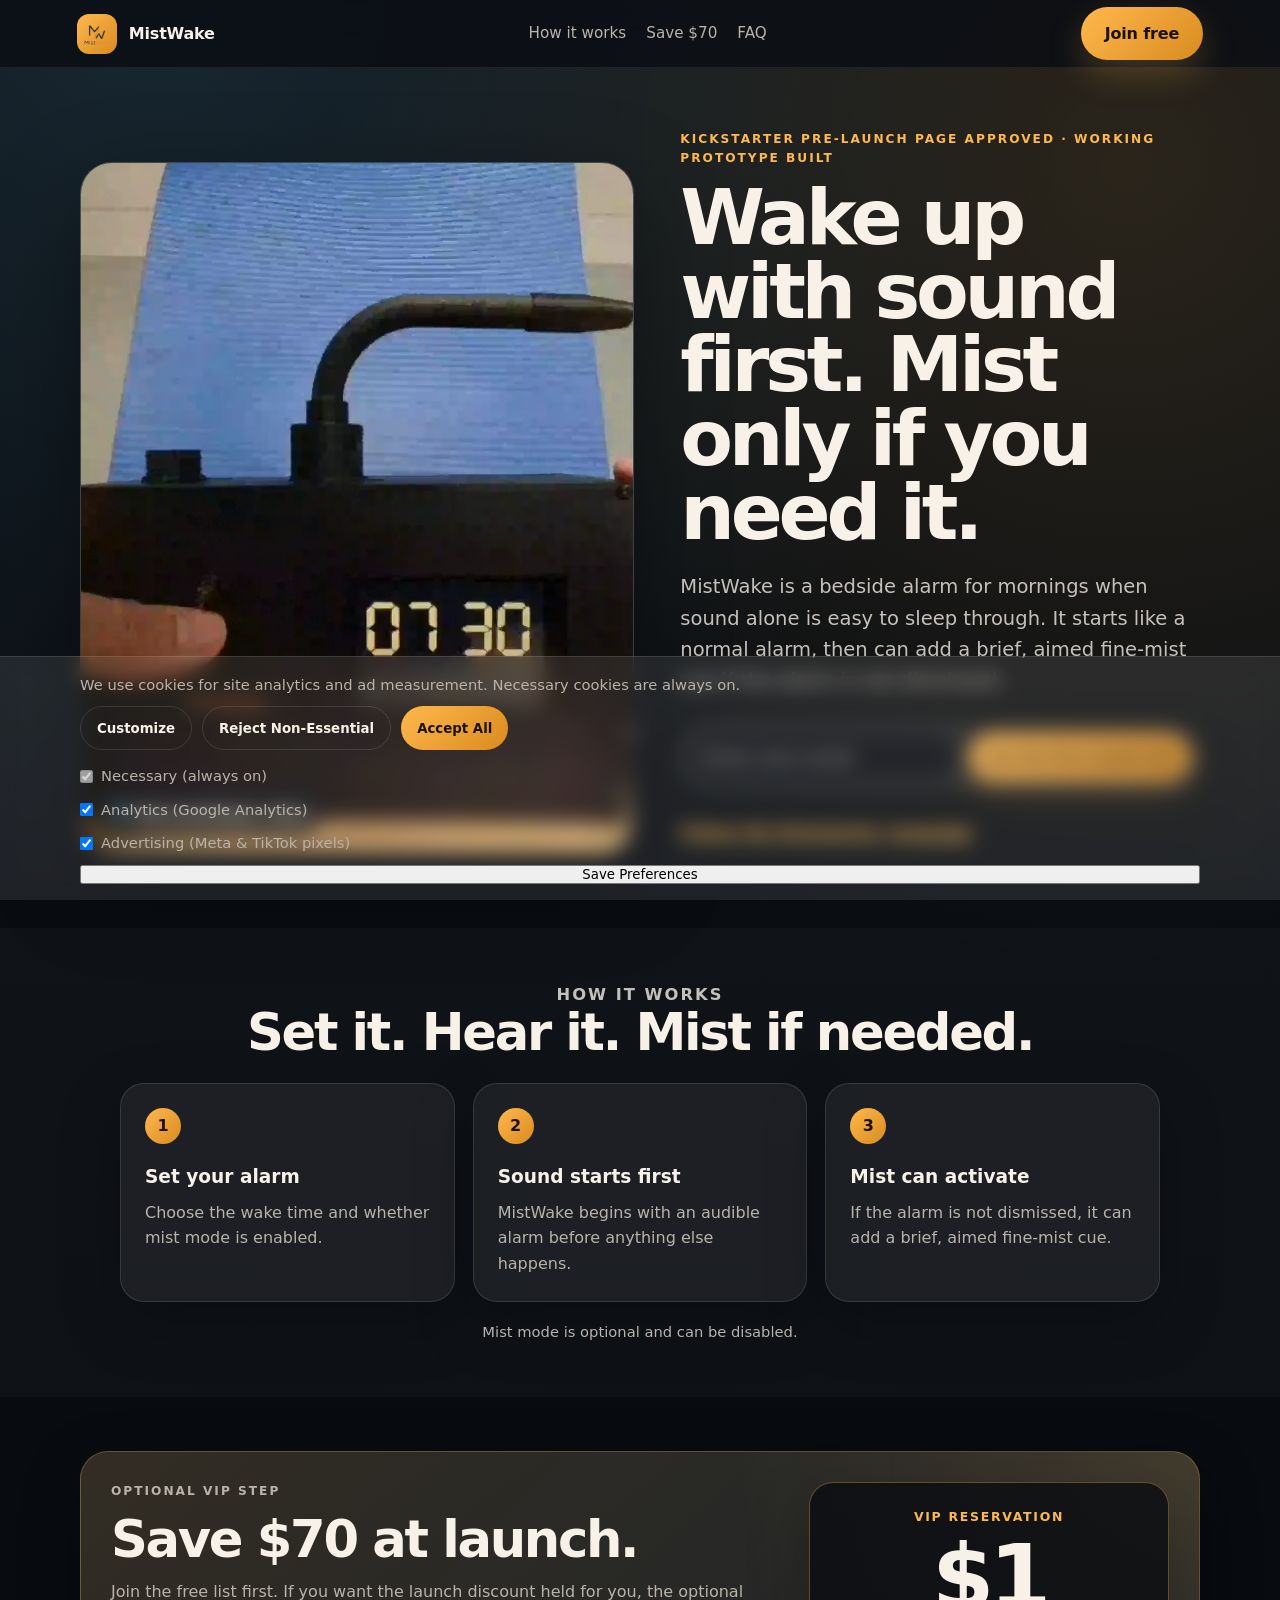
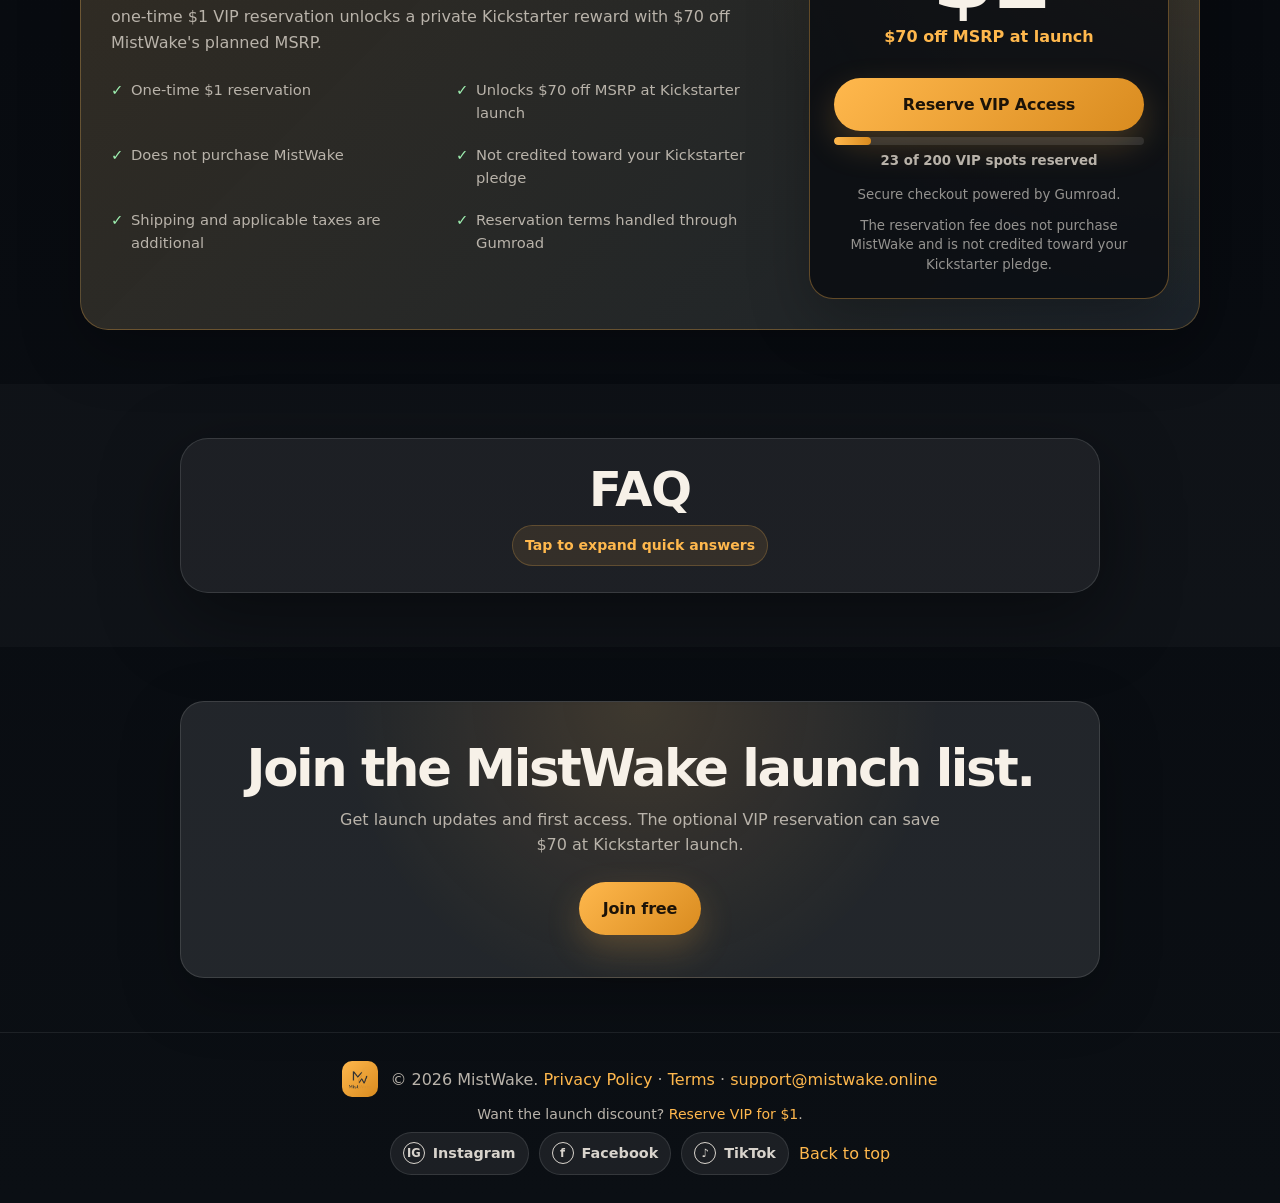
==== commit 4bf42c4b: "Remove hero microcopy and trust badges" ====
--- a/index.html
+++ b/index.html
@@ -16,11 +16,11 @@
   <meta name="twitter:description" content="Working prototype built. Join the free launch list and optionally lock in $70 off MSRP at launch." />
   <meta name="twitter:image" content="https://mistwake.online/assets/real-prototype-handheld.webp" />
   <link rel="icon" type="image/png" href="assets/mistwake-logo.png.png" />
-  <link rel="stylesheet" href="styles.css?v=56" />
-  <link rel="stylesheet" href="visual.css?v=56" />
-  <link rel="stylesheet" href="landing-fixes.css?v=56" />
-  <link rel="stylesheet" href="refresh.css?v=56" />
-  <link rel="stylesheet" href="media-refresh.css?v=56" />
+  <link rel="stylesheet" href="styles.css?v=57" />
+  <link rel="stylesheet" href="visual.css?v=57" />
+  <link rel="stylesheet" href="landing-fixes.css?v=57" />
+  <link rel="stylesheet" href="refresh.css?v=57" />
+  <link rel="stylesheet" href="media-refresh.css?v=57" />
 </head>
 <body>
   <header class="navbar">
@@ -44,20 +44,17 @@
             <div class="hero-secondary-actions"><a class="text-link kickstarter-follow-link" href="https://www.kickstarter.com/projects/mistwake/mistwake-a-sound-mist-alarm-clock" target="_blank" rel="noopener">Follow the Kickstarter campaign</a></div>
           </div>
           <p id="form-message" aria-live="polite"></p>
-          <p class="hero-microcopy">Free launch updates. The optional $1 VIP reservation below unlocks $70 off MSRP at Kickstarter launch.</p>
         </div>
         <div class="hero-media-stack" aria-label="MistWake working prototype video">
           <div class="hero-video-card human-product-card">
             <video class="hero-video-preview" autoplay muted loop playsinline preload="metadata" poster="assets/real-prototype-handheld.webp" aria-label="MistWake working prototype demo loop">
-              <source src="assets/prototype-demo.mp4?v=56" type="video/mp4" />
+              <source src="assets/prototype-demo.mp4?v=57" type="video/mp4" />
             </video>
             <div class="demo-overlay"><span class="pulse-dot"></span><span>Real prototype video</span></div>
           </div>
         </div>
       </div>
     </section>
-
-    <section class="trust-strip-section" aria-label="Credibility points"><div class="trust-row hero-trust-row"><span>Real prototype</span><span>Demo video</span><span>Optional mist mode</span><span>Free to join</span><span>$70 VIP launch discount</span></div></section>
 
     <section class="section solution-section" id="how">
       <div class="section-header centered"><p class="eyebrow">How it works</p><h2>Set it. Hear it. Mist if needed.</h2></div>
@@ -95,8 +92,8 @@
 
   <div class="mobile-sticky-cta" aria-label="Mobile launch list bar"><span>Free list · $70 off at launch</span><a href="#join">Join</a></div>
   <footer><div class="footer-brand"><img src="assets/mistwake-logo.png.png" alt="MistWake logo" loading="lazy" /><p>© 2026 MistWake. <a href="privacy.html">Privacy Policy</a> · <a href="terms.html">Terms</a> · <a href="mailto:support@mistwake.online">support@mistwake.online</a></p></div><p class="footer-secondary-link">Want the launch discount? <a href="#offer">Reserve VIP for $1</a>.</p><a href="#top">Back to top</a></footer>
-  <script src="consent.js?v=56"></script>
-  <script src="script.js?v=56"></script>
-  <script src="social-links.js?v=56"></script>
+  <script src="consent.js?v=57"></script>
+  <script src="script.js?v=57"></script>
+  <script src="social-links.js?v=57"></script>
 </body>
 </html>
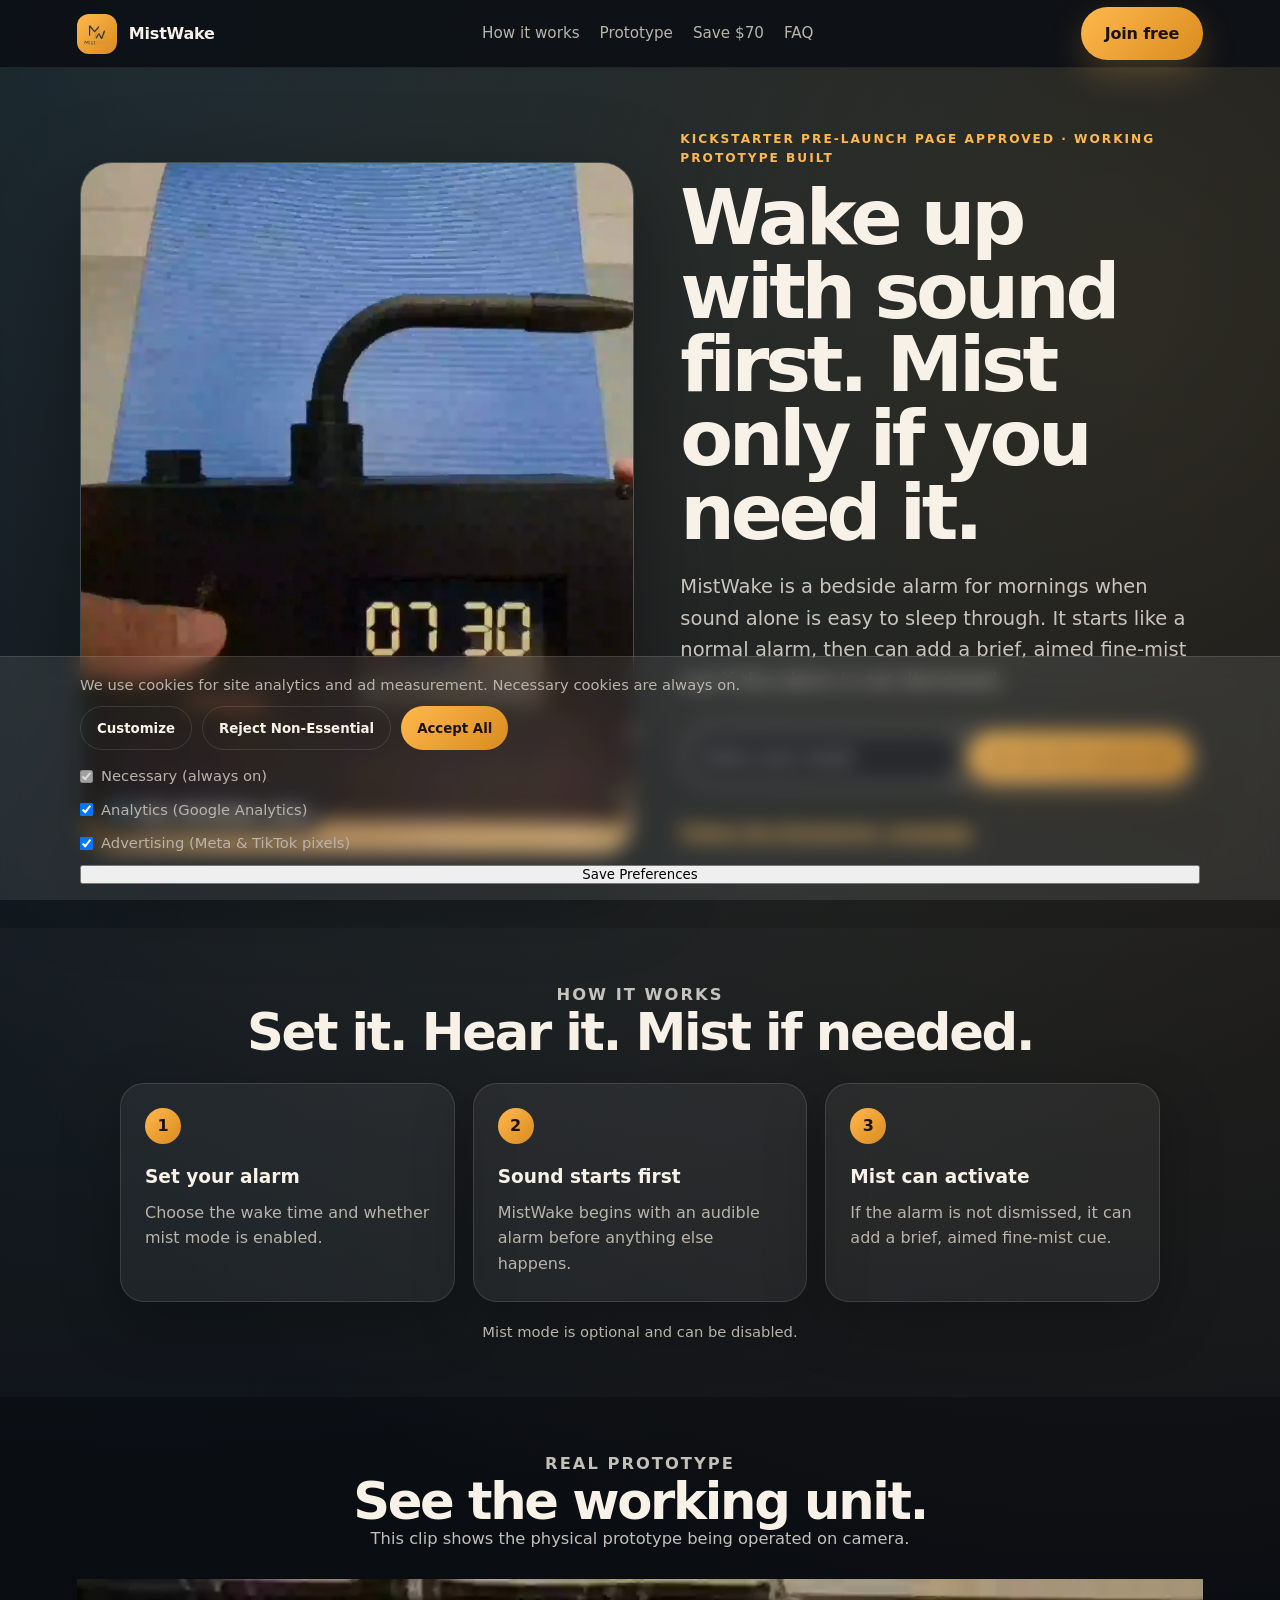
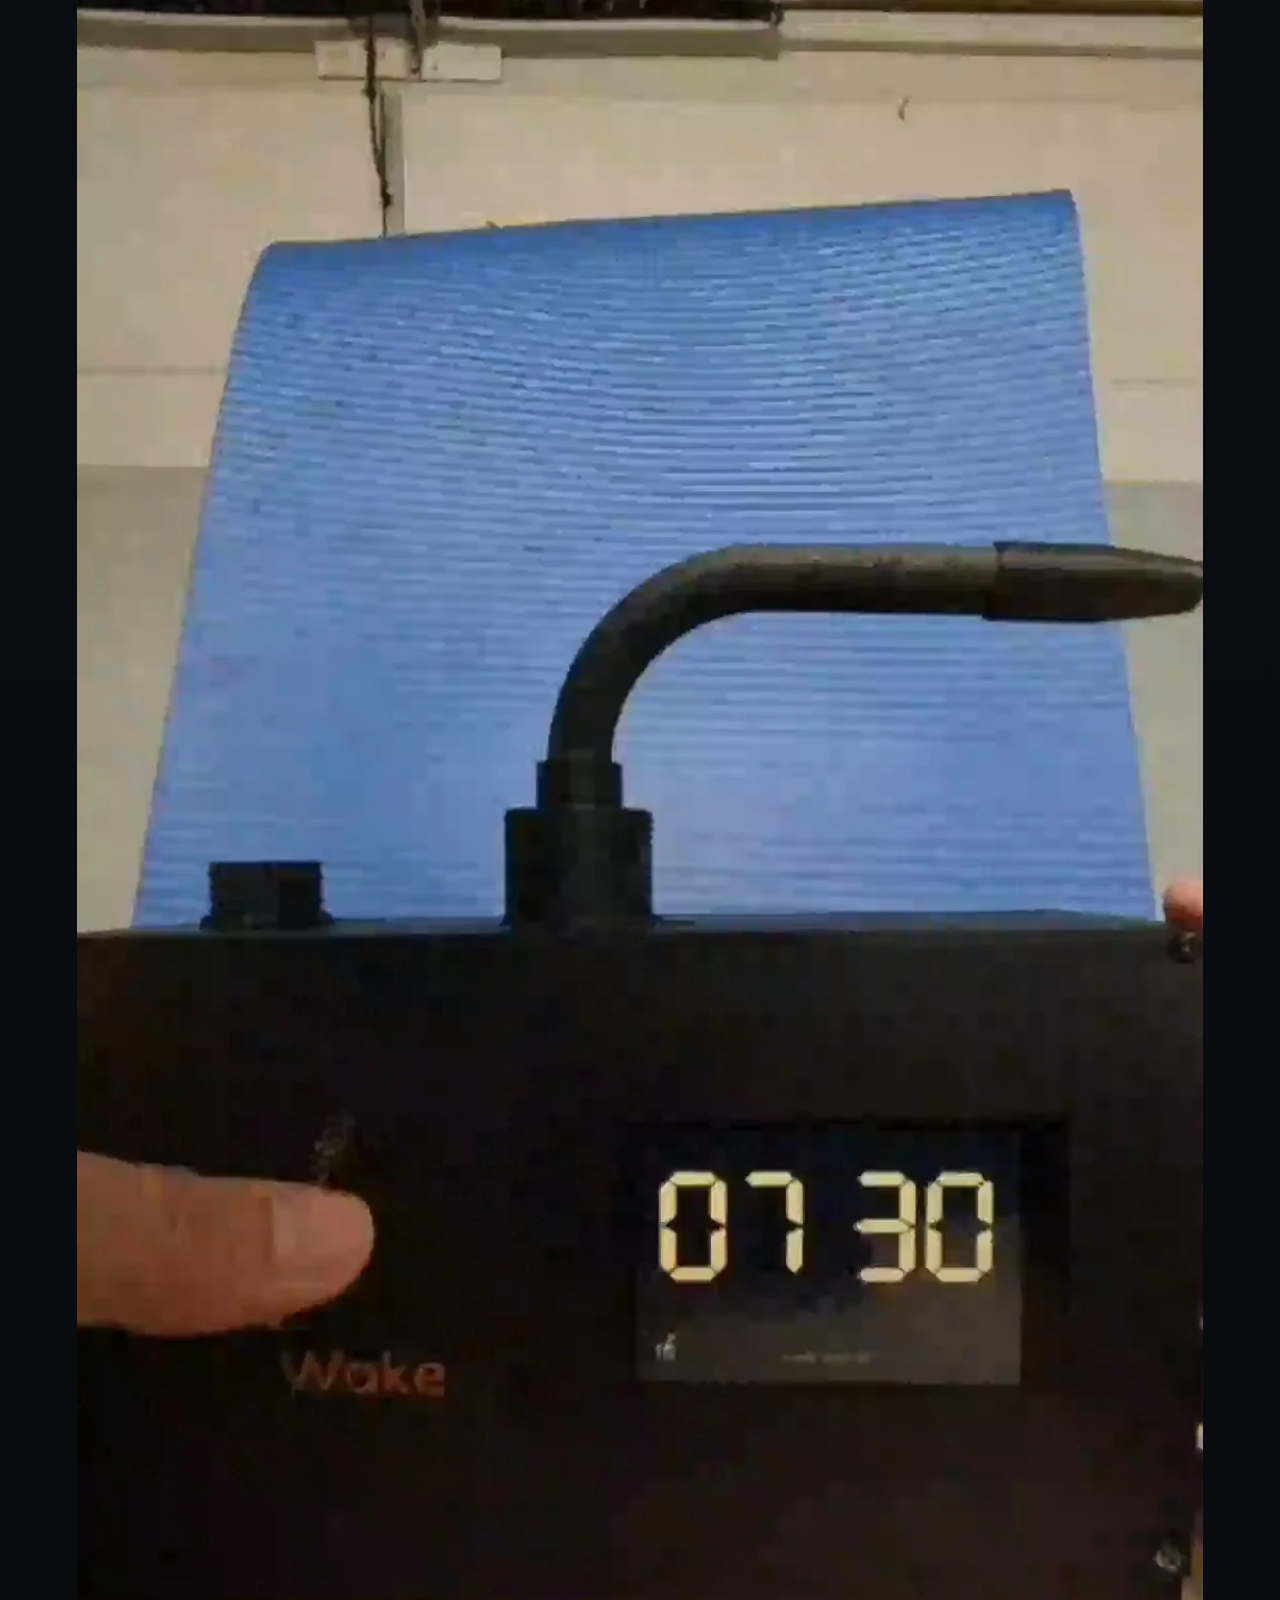
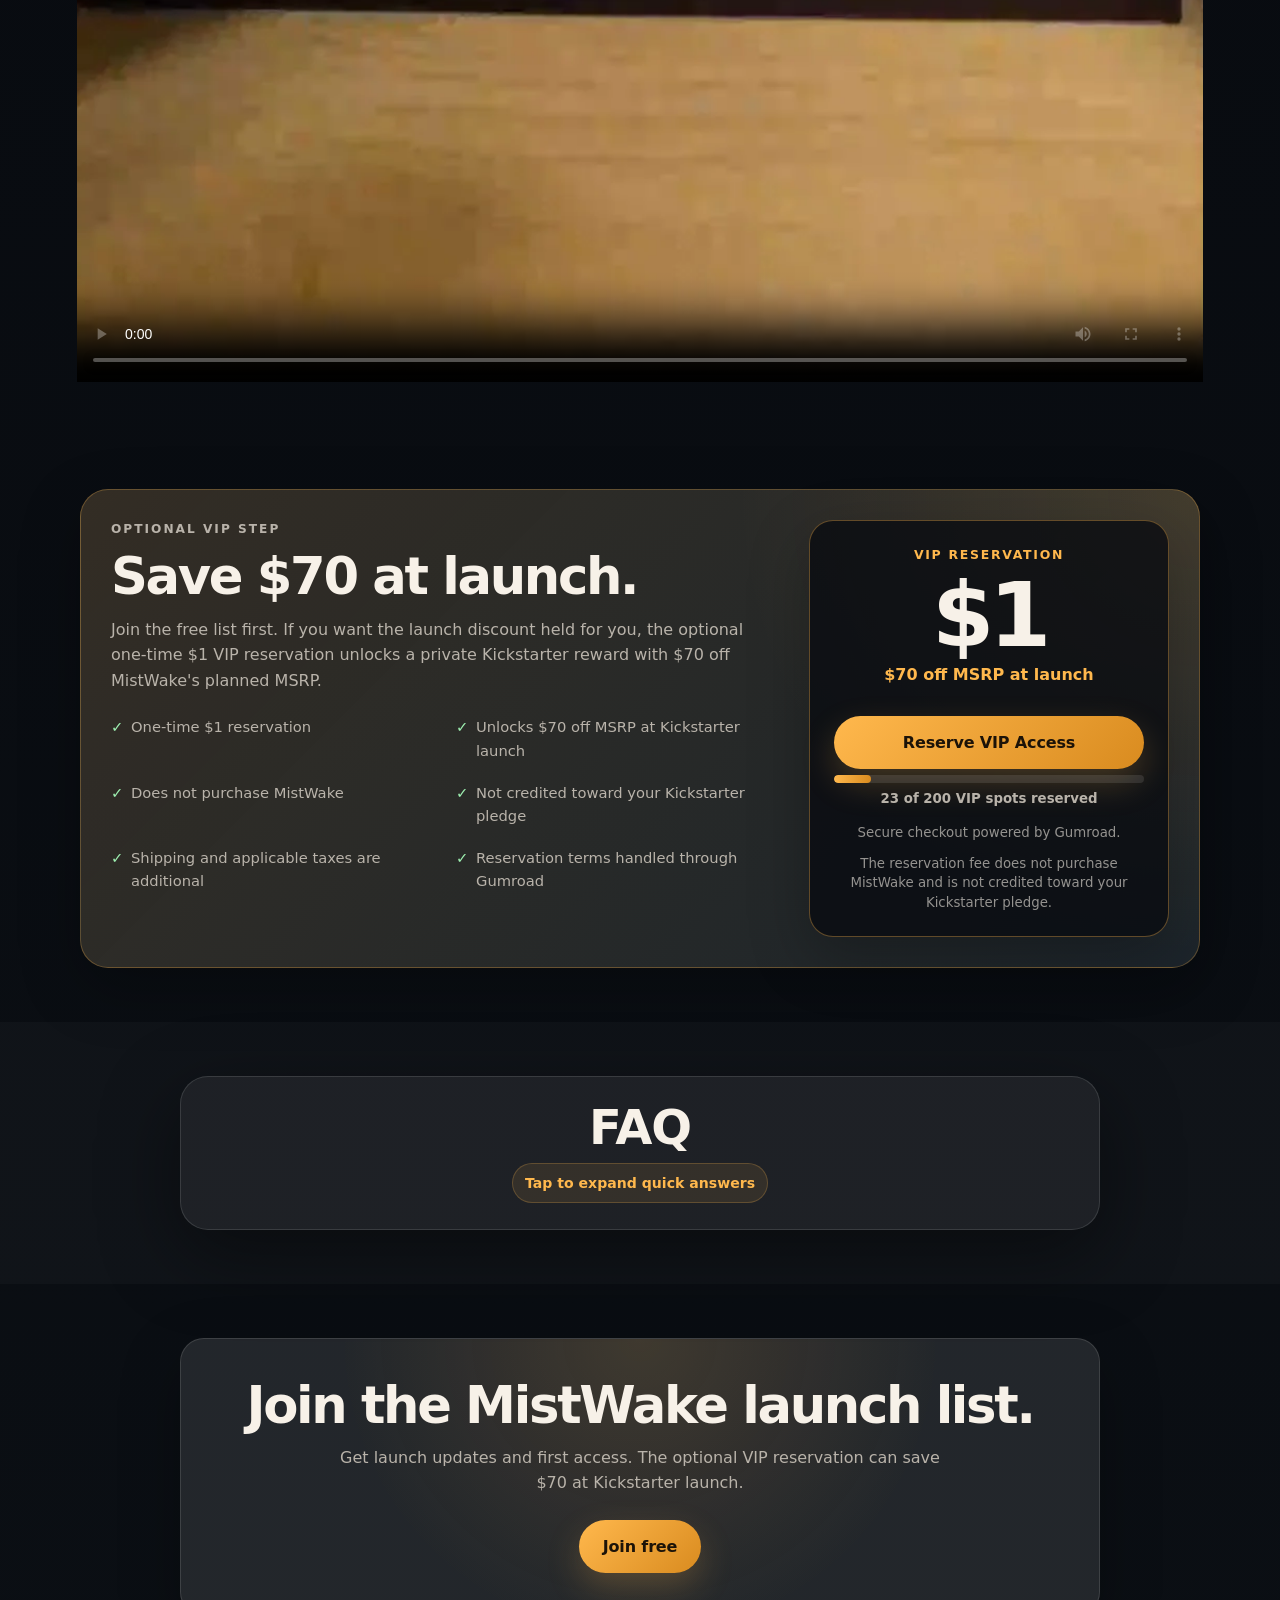
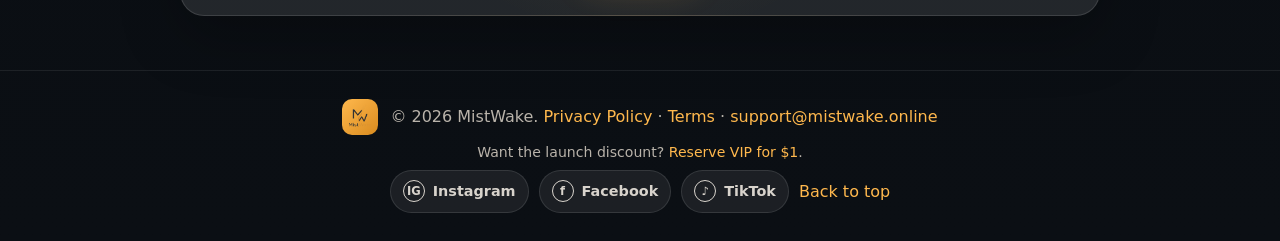
==== commit 6fd5c6dd: "Use new main video and move prototype video below how it works" ====
--- a/index.html
+++ b/index.html
@@ -16,16 +16,16 @@
   <meta name="twitter:description" content="Working prototype built. Join the free launch list and optionally lock in $70 off MSRP at launch." />
   <meta name="twitter:image" content="https://mistwake.online/assets/real-prototype-handheld.webp" />
   <link rel="icon" type="image/png" href="assets/mistwake-logo.png.png" />
-  <link rel="stylesheet" href="styles.css?v=57" />
-  <link rel="stylesheet" href="visual.css?v=57" />
-  <link rel="stylesheet" href="landing-fixes.css?v=57" />
-  <link rel="stylesheet" href="refresh.css?v=57" />
-  <link rel="stylesheet" href="media-refresh.css?v=57" />
+  <link rel="stylesheet" href="styles.css?v=58" />
+  <link rel="stylesheet" href="visual.css?v=58" />
+  <link rel="stylesheet" href="landing-fixes.css?v=58" />
+  <link rel="stylesheet" href="refresh.css?v=58" />
+  <link rel="stylesheet" href="media-refresh.css?v=58" />
 </head>
 <body>
   <header class="navbar">
     <a class="logo" href="#top" aria-label="MistWake home"><img class="logo-img" src="assets/mistwake-logo.png.png" alt="MistWake logo" /><span>MistWake</span></a>
-    <nav class="nav-links" aria-label="Primary navigation"><a href="#how">How it works</a><a href="#offer">Save $70</a><a href="#faq">FAQ</a></nav>
+    <nav class="nav-links" aria-label="Primary navigation"><a href="#how">How it works</a><a href="#prototype-video">Prototype</a><a href="#offer">Save $70</a><a href="#faq">FAQ</a></nav>
     <a class="nav-cta" href="#join">Join free</a>
   </header>
 
@@ -45,12 +45,13 @@
           </div>
           <p id="form-message" aria-live="polite"></p>
         </div>
-        <div class="hero-media-stack" aria-label="MistWake working prototype video">
+        <div class="hero-media-stack" aria-label="MistWake main video">
           <div class="hero-video-card human-product-card">
-            <video class="hero-video-preview" autoplay muted loop playsinline preload="metadata" poster="assets/real-prototype-handheld.webp" aria-label="MistWake working prototype demo loop">
-              <source src="assets/prototype-demo.mp4?v=57" type="video/mp4" />
+            <video class="hero-video-preview" autoplay muted loop playsinline preload="metadata" poster="assets/real-prototype-handheld.webp" aria-label="MistWake main launch video">
+              <source src="assets/hf_20260627_081902_40e88d60-be54-4527-8d71-19c9f77b1123.mp4?v=58" type="video/mp4" />
+              Your browser does not support the video tag.
             </video>
-            <div class="demo-overlay"><span class="pulse-dot"></span><span>Real prototype video</span></div>
+            <div class="demo-overlay"><span class="pulse-dot"></span><span>Main MistWake video</span></div>
           </div>
         </div>
       </div>
@@ -64,6 +65,16 @@
         <article class="how-card"><span>3</span><h3>Mist can activate</h3><p>If the alarm is not dismissed, it can add a brief, aimed fine-mist cue.</p></article>
       </div>
       <p class="how-note">Mist mode is optional and can be disabled.</p>
+    </section>
+
+    <section class="section prototype-proof-section" id="prototype-video" aria-label="MistWake working prototype video">
+      <div class="section-header centered"><p class="eyebrow">Real prototype</p><h2>See the working unit.</h2><p>This clip shows the physical prototype being operated on camera.</p></div>
+      <div class="prototype-video-wrap">
+        <video class="asset-placeholder-img prototype-video" controls playsinline preload="metadata" poster="assets/real-prototype-handheld.webp">
+          <source src="assets/prototype-demo.mp4?v=58" type="video/mp4" />
+          Your browser does not support the video tag.
+        </video>
+      </div>
     </section>
 
     <section class="section offer-section simple-offer" id="offer">
@@ -92,8 +103,8 @@
 
   <div class="mobile-sticky-cta" aria-label="Mobile launch list bar"><span>Free list · $70 off at launch</span><a href="#join">Join</a></div>
   <footer><div class="footer-brand"><img src="assets/mistwake-logo.png.png" alt="MistWake logo" loading="lazy" /><p>© 2026 MistWake. <a href="privacy.html">Privacy Policy</a> · <a href="terms.html">Terms</a> · <a href="mailto:support@mistwake.online">support@mistwake.online</a></p></div><p class="footer-secondary-link">Want the launch discount? <a href="#offer">Reserve VIP for $1</a>.</p><a href="#top">Back to top</a></footer>
-  <script src="consent.js?v=57"></script>
-  <script src="script.js?v=57"></script>
-  <script src="social-links.js?v=57"></script>
+  <script src="consent.js?v=58"></script>
+  <script src="script.js?v=58"></script>
+  <script src="social-links.js?v=58"></script>
 </body>
 </html>
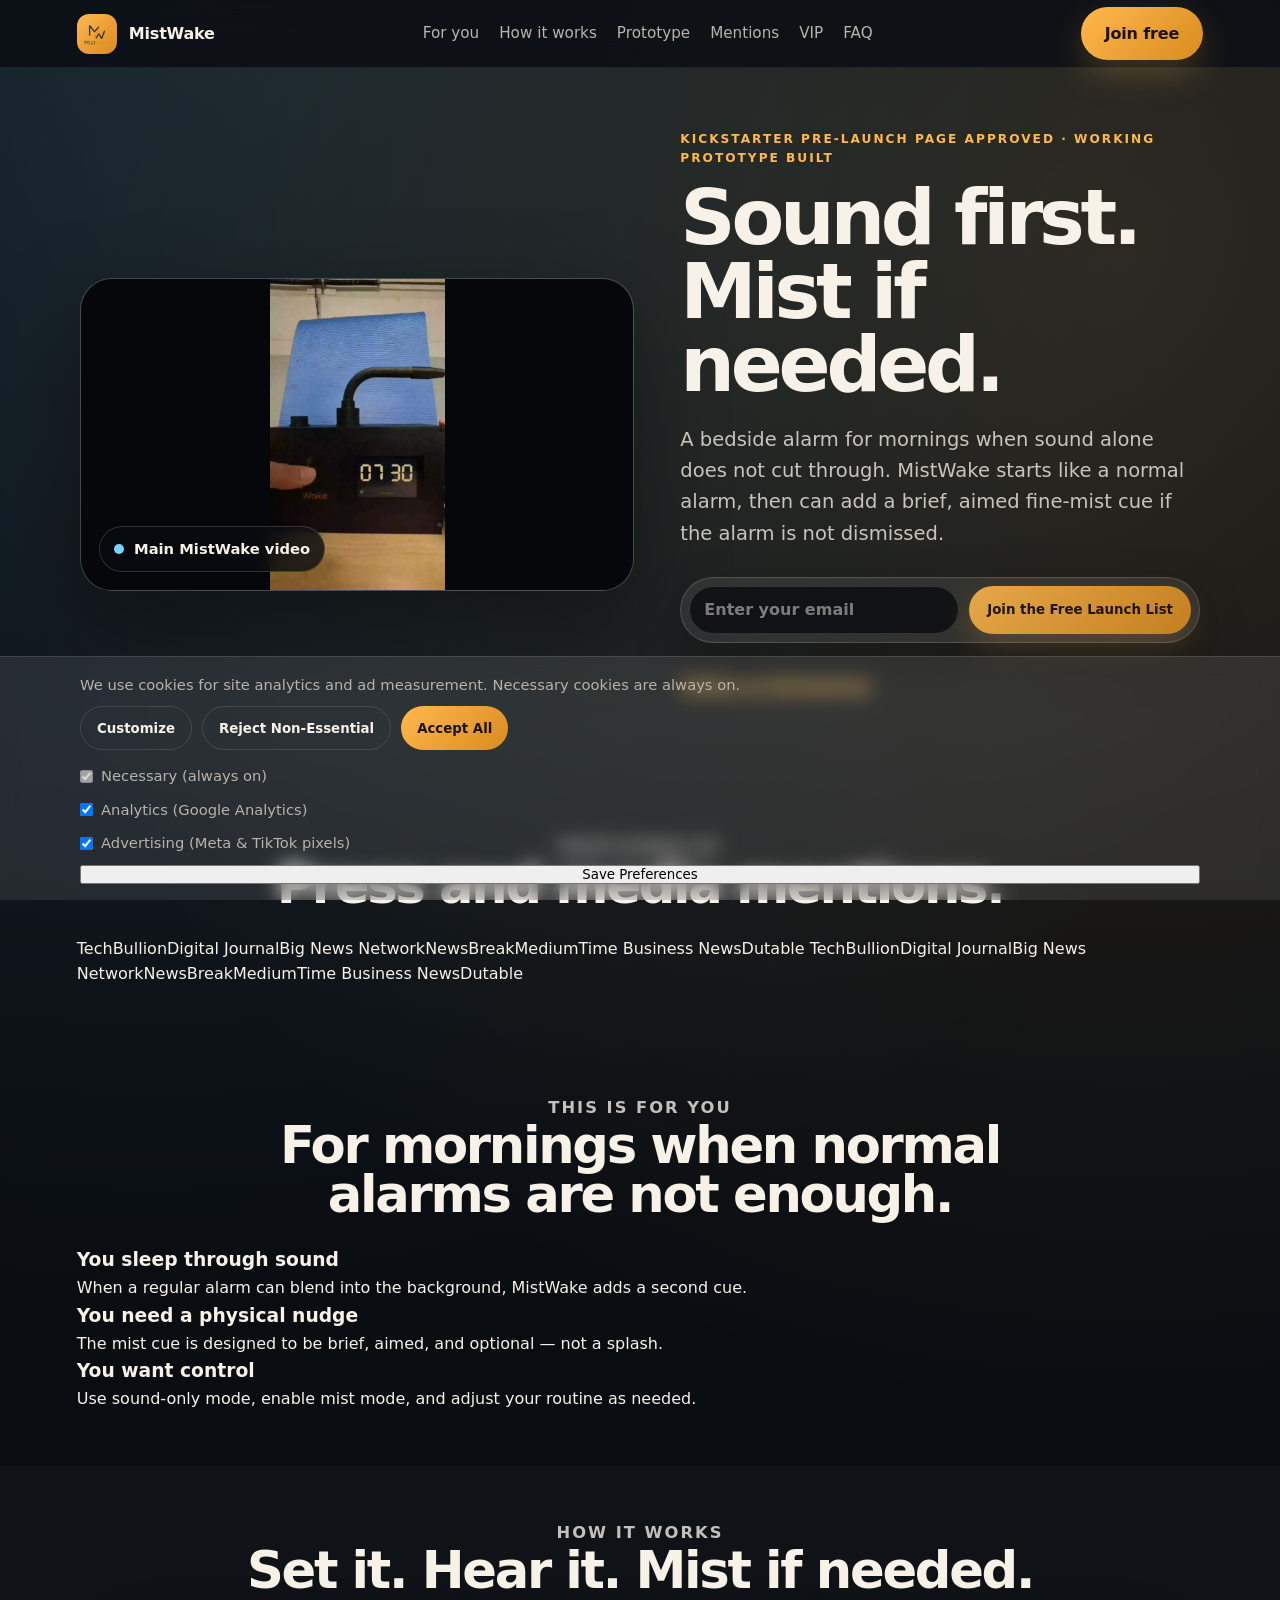
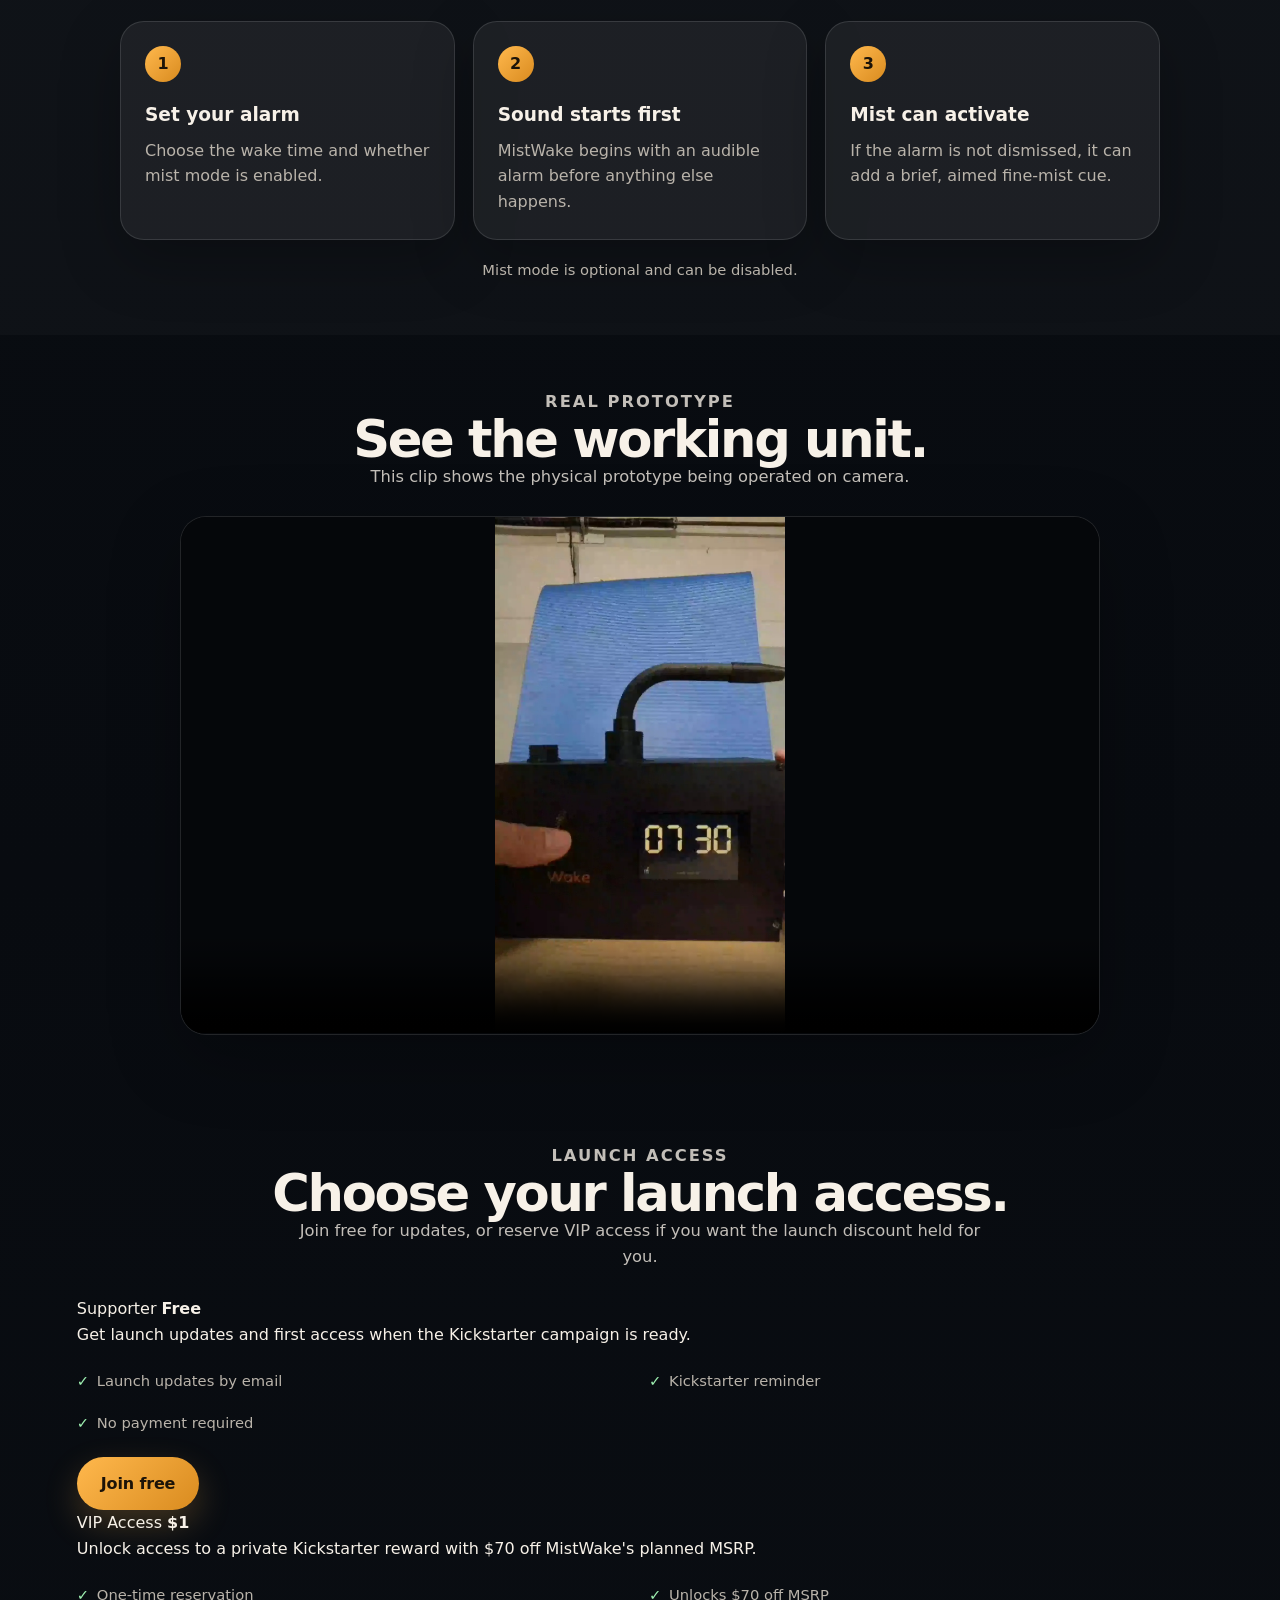
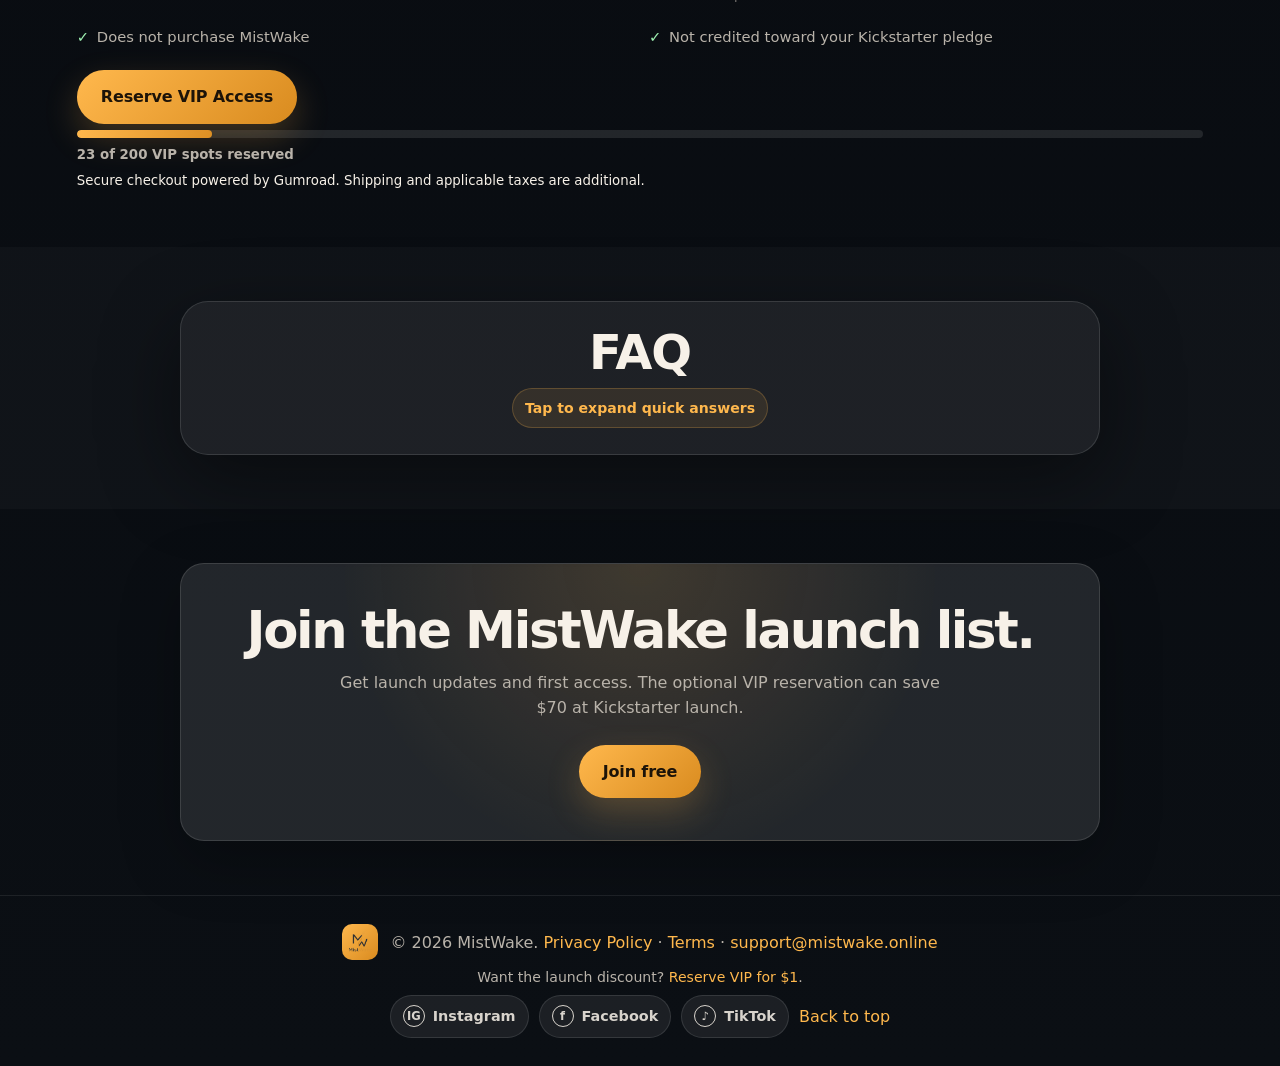
==== commit 75b5f352: "Rebuild homepage with premium landing page flow and mentions marquee" ====
--- a/index.html
+++ b/index.html
@@ -16,16 +16,16 @@
   <meta name="twitter:description" content="Working prototype built. Join the free launch list and optionally lock in $70 off MSRP at launch." />
   <meta name="twitter:image" content="https://mistwake.online/assets/real-prototype-handheld.webp" />
   <link rel="icon" type="image/png" href="assets/mistwake-logo.png.png" />
-  <link rel="stylesheet" href="styles.css?v=58" />
-  <link rel="stylesheet" href="visual.css?v=58" />
-  <link rel="stylesheet" href="landing-fixes.css?v=58" />
-  <link rel="stylesheet" href="refresh.css?v=58" />
-  <link rel="stylesheet" href="media-refresh.css?v=58" />
+  <link rel="stylesheet" href="styles.css?v=59" />
+  <link rel="stylesheet" href="visual.css?v=59" />
+  <link rel="stylesheet" href="landing-fixes.css?v=59" />
+  <link rel="stylesheet" href="refresh.css?v=59" />
+  <link rel="stylesheet" href="media-refresh.css?v=59" />
 </head>
 <body>
   <header class="navbar">
     <a class="logo" href="#top" aria-label="MistWake home"><img class="logo-img" src="assets/mistwake-logo.png.png" alt="MistWake logo" /><span>MistWake</span></a>
-    <nav class="nav-links" aria-label="Primary navigation"><a href="#how">How it works</a><a href="#prototype-video">Prototype</a><a href="#offer">Save $70</a><a href="#faq">FAQ</a></nav>
+    <nav class="nav-links" aria-label="Primary navigation"><a href="#for-you">For you</a><a href="#how">How it works</a><a href="#prototype-video">Prototype</a><a href="#mentions">Mentions</a><a href="#offer">VIP</a><a href="#faq">FAQ</a></nav>
     <a class="nav-cta" href="#join">Join free</a>
   </header>
 
@@ -34,26 +34,45 @@
       <div class="hero-shell">
         <div class="hero-copy">
           <p class="eyebrow">Kickstarter pre-launch page approved · working prototype built</p>
-          <h1>Wake up with sound first. Mist only if you need it.</h1>
-          <p class="hero-subtitle">MistWake is a bedside alarm for mornings when sound alone is easy to sleep through. It starts like a normal alarm, then can add a brief, aimed fine-mist cue if the alarm is not dismissed.</p>
+          <h1>Sound first. Mist if needed.</h1>
+          <p class="hero-subtitle">A bedside alarm for mornings when sound alone does not cut through. MistWake starts like a normal alarm, then can add a brief, aimed fine-mist cue if the alarm is not dismissed.</p>
           <div class="hero-actions" id="join">
             <form class="waitlist-form waitlist-inline-form" onsubmit="return handleWaitlistSubmit(event)">
               <input type="email" name="email" placeholder="Enter your email" required />
               <button type="submit">Join the Free Launch List</button>
             </form>
-            <div class="hero-secondary-actions"><a class="text-link kickstarter-follow-link" href="https://www.kickstarter.com/projects/mistwake/mistwake-a-sound-mist-alarm-clock" target="_blank" rel="noopener">Follow the Kickstarter campaign</a></div>
+            <div class="hero-secondary-actions"><a class="text-link kickstarter-follow-link" href="https://www.kickstarter.com/projects/mistwake/mistwake-a-sound-mist-alarm-clock" target="_blank" rel="noopener">Follow on Kickstarter</a></div>
           </div>
           <p id="form-message" aria-live="polite"></p>
         </div>
         <div class="hero-media-stack" aria-label="MistWake main video">
           <div class="hero-video-card human-product-card">
             <video class="hero-video-preview" autoplay muted loop playsinline preload="metadata" poster="assets/real-prototype-handheld.webp" aria-label="MistWake main launch video">
-              <source src="assets/hf_20260627_081902_40e88d60-be54-4527-8d71-19c9f77b1123.mp4?v=58" type="video/mp4" />
+              <source src="assets/hf_20260627_081902_40e88d60-be54-4527-8d71-19c9f77b1123.mp4?v=59" type="video/mp4" />
               Your browser does not support the video tag.
             </video>
             <div class="demo-overlay"><span class="pulse-dot"></span><span>Main MistWake video</span></div>
           </div>
         </div>
+      </div>
+    </section>
+
+    <section class="section mention-marquee-section" id="mentions" aria-label="MistWake mentions">
+      <div class="section-header centered"><p class="eyebrow">Mentioned by</p><h2>Press and media mentions.</h2></div>
+      <div class="mention-marquee" aria-label="Websites that mentioned MistWake">
+        <div class="mention-track">
+          <span class="mention-logo">TechBullion</span><span class="mention-logo">Digital Journal</span><span class="mention-logo">Big News Network</span><span class="mention-logo">NewsBreak</span><span class="mention-logo">Medium</span><span class="mention-logo">Time Business News</span><span class="mention-logo">Dutable</span>
+          <span class="mention-logo" aria-hidden="true">TechBullion</span><span class="mention-logo" aria-hidden="true">Digital Journal</span><span class="mention-logo" aria-hidden="true">Big News Network</span><span class="mention-logo" aria-hidden="true">NewsBreak</span><span class="mention-logo" aria-hidden="true">Medium</span><span class="mention-logo" aria-hidden="true">Time Business News</span><span class="mention-logo" aria-hidden="true">Dutable</span>
+        </div>
+      </div>
+    </section>
+
+    <section class="section audience-section" id="for-you" aria-label="Who MistWake is for">
+      <div class="section-header centered"><p class="eyebrow">This is for you</p><h2>For mornings when normal alarms are not enough.</h2></div>
+      <div class="audience-grid">
+        <article class="audience-card"><h3>You sleep through sound</h3><p>When a regular alarm can blend into the background, MistWake adds a second cue.</p></article>
+        <article class="audience-card"><h3>You need a physical nudge</h3><p>The mist cue is designed to be brief, aimed, and optional — not a splash.</p></article>
+        <article class="audience-card"><h3>You want control</h3><p>Use sound-only mode, enable mist mode, and adjust your routine as needed.</p></article>
       </div>
     </section>
 
@@ -71,16 +90,31 @@
       <div class="section-header centered"><p class="eyebrow">Real prototype</p><h2>See the working unit.</h2><p>This clip shows the physical prototype being operated on camera.</p></div>
       <div class="prototype-video-wrap">
         <video class="asset-placeholder-img prototype-video" controls playsinline preload="metadata" poster="assets/real-prototype-handheld.webp">
-          <source src="assets/prototype-demo.mp4?v=58" type="video/mp4" />
+          <source src="assets/prototype-demo.mp4?v=59" type="video/mp4" />
           Your browser does not support the video tag.
         </video>
       </div>
     </section>
 
-    <section class="section offer-section simple-offer" id="offer">
-      <div class="offer-card">
-        <div class="offer-copy"><p class="eyebrow">Optional VIP step</p><h2>Save $70 at launch.</h2><p>Join the free list first. If you want the launch discount held for you, the optional one-time $1 VIP reservation unlocks a private Kickstarter reward with $70 off MistWake's planned MSRP.</p><ul class="offer-detail-list"><li>One-time $1 reservation</li><li>Unlocks $70 off MSRP at Kickstarter launch</li><li>Does not purchase MistWake</li><li>Not credited toward your Kickstarter pledge</li><li>Shipping and applicable taxes are additional</li><li>Reservation terms handled through Gumroad</li></ul></div>
-        <div class="offer-box"><span class="offer-kicker">VIP Reservation</span><strong>$1</strong><p>$70 off MSRP at launch</p><a class="primary-btn reserve-link" href="https://mistwake.gumroad.com/l/fhbea" target="_blank" rel="noopener">Reserve VIP Access</a><div class="vip-progress" id="vip-progress" aria-live="polite"><div class="vip-progress-track"><div class="vip-progress-fill" id="vip-progress-fill"></div></div><small id="vip-progress-label">Loading VIP spots reserved…</small></div><small>Secure checkout powered by Gumroad.</small><small>The reservation fee does not purchase MistWake and is not credited toward your Kickstarter pledge.</small></div>
+    <section class="section launch-access-section" id="offer">
+      <div class="section-header centered"><p class="eyebrow">Launch access</p><h2>Choose your launch access.</h2><p>Join free for updates, or reserve VIP access if you want the launch discount held for you.</p></div>
+      <div class="launch-access-grid">
+        <article class="launch-card launch-card-free">
+          <span class="launch-plan">Supporter</span>
+          <strong class="launch-price">Free</strong>
+          <p>Get launch updates and first access when the Kickstarter campaign is ready.</p>
+          <ul class="offer-detail-list"><li>Launch updates by email</li><li>Kickstarter reminder</li><li>No payment required</li></ul>
+          <a class="primary-btn" href="#join">Join free</a>
+        </article>
+        <article class="launch-card launch-card-vip">
+          <span class="launch-plan">VIP Access</span>
+          <strong class="launch-price">$1</strong>
+          <p>Unlock access to a private Kickstarter reward with $70 off MistWake's planned MSRP.</p>
+          <ul class="offer-detail-list"><li>One-time reservation</li><li>Unlocks $70 off MSRP</li><li>Does not purchase MistWake</li><li>Not credited toward your Kickstarter pledge</li></ul>
+          <a class="primary-btn reserve-link" href="https://mistwake.gumroad.com/l/fhbea" target="_blank" rel="noopener">Reserve VIP Access</a>
+          <div class="vip-progress" id="vip-progress" aria-live="polite"><div class="vip-progress-track"><div class="vip-progress-fill" id="vip-progress-fill"></div></div><small id="vip-progress-label">Loading VIP spots reserved…</small></div>
+          <small>Secure checkout powered by Gumroad. Shipping and applicable taxes are additional.</small>
+        </article>
       </div>
     </section>
 
@@ -103,8 +137,8 @@
 
   <div class="mobile-sticky-cta" aria-label="Mobile launch list bar"><span>Free list · $70 off at launch</span><a href="#join">Join</a></div>
   <footer><div class="footer-brand"><img src="assets/mistwake-logo.png.png" alt="MistWake logo" loading="lazy" /><p>© 2026 MistWake. <a href="privacy.html">Privacy Policy</a> · <a href="terms.html">Terms</a> · <a href="mailto:support@mistwake.online">support@mistwake.online</a></p></div><p class="footer-secondary-link">Want the launch discount? <a href="#offer">Reserve VIP for $1</a>.</p><a href="#top">Back to top</a></footer>
-  <script src="consent.js?v=58"></script>
-  <script src="script.js?v=58"></script>
-  <script src="social-links.js?v=58"></script>
+  <script src="consent.js?v=59"></script>
+  <script src="script.js?v=59"></script>
+  <script src="social-links.js?v=59"></script>
 </body>
 </html>
--- a/media-refresh.css
+++ b/media-refresh.css
@@ -11,20 +11,20 @@
 
 .hero-video-card {
   position: relative;
-  min-height: 360px;
+  min-height: 0;
 }
 
 .hero-video-preview,
 .video-proof-frame video {
   display: block;
   width: 100%;
-  height: 100%;
-  object-fit: cover;
+  height: auto;
+  object-fit: contain;
   background: #05070a;
 }
 
 .hero-video-preview {
-  aspect-ratio: 4 / 5;
+  aspect-ratio: 16 / 9;
 }
 
 .hero-photo-pair {
@@ -68,6 +68,24 @@
 
 .video-proof-frame video {
   aspect-ratio: 16 / 9;
+}
+
+.prototype-video-wrap {
+  width: min(100%, 920px);
+  margin: 0 auto;
+  overflow: hidden;
+  border-radius: 26px;
+  border: 1px solid rgba(255, 255, 255, 0.12);
+  background: #05070a;
+  box-shadow: 0 22px 70px rgba(0, 0, 0, 0.28);
+}
+
+.prototype-video {
+  display: block;
+  width: 100%;
+  aspect-ratio: 16 / 9;
+  object-fit: contain;
+  background: #05070a;
 }
 
 .prototype-gallery {
@@ -217,7 +235,11 @@
   }
 
   .hero-video-preview {
-    aspect-ratio: 16 / 11;
+    aspect-ratio: 16 / 9;
+  }
+
+  .prototype-video-wrap {
+    border-radius: 20px;
   }
 
   .hero-photo-pair,
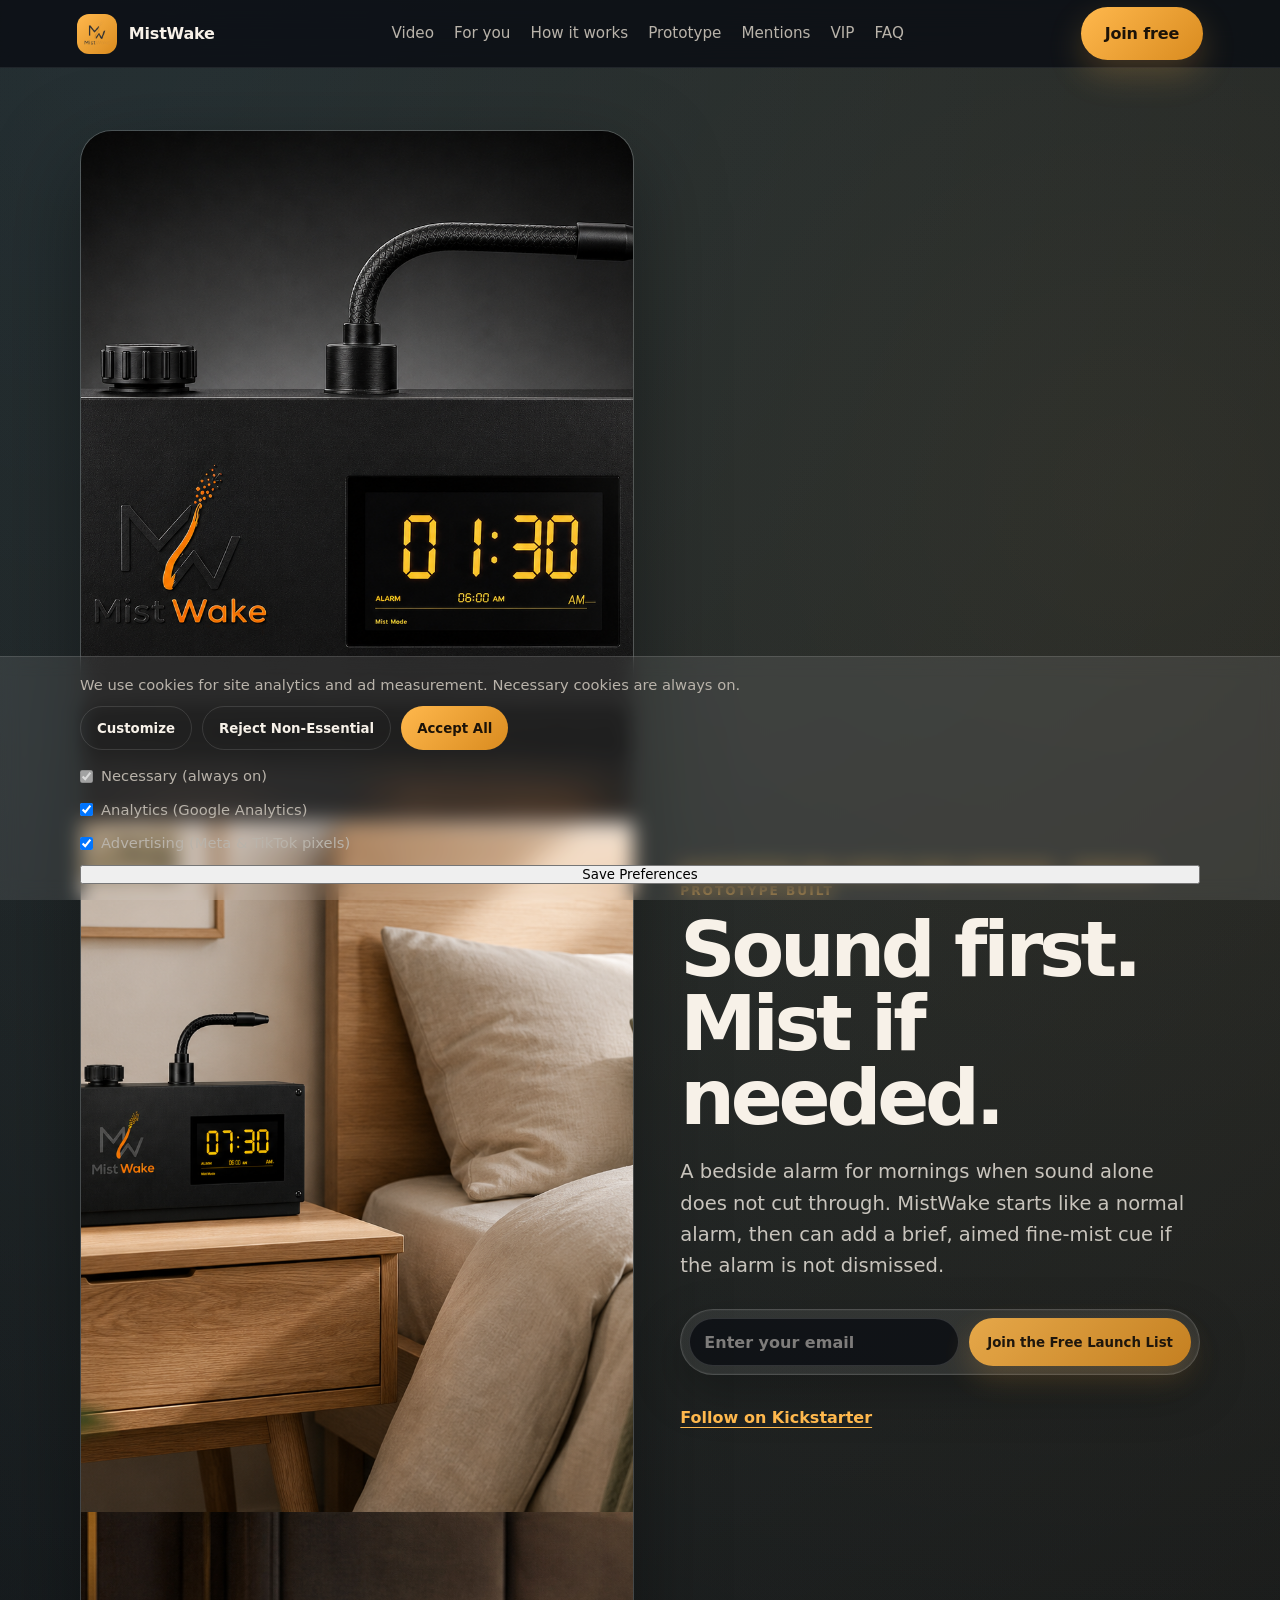
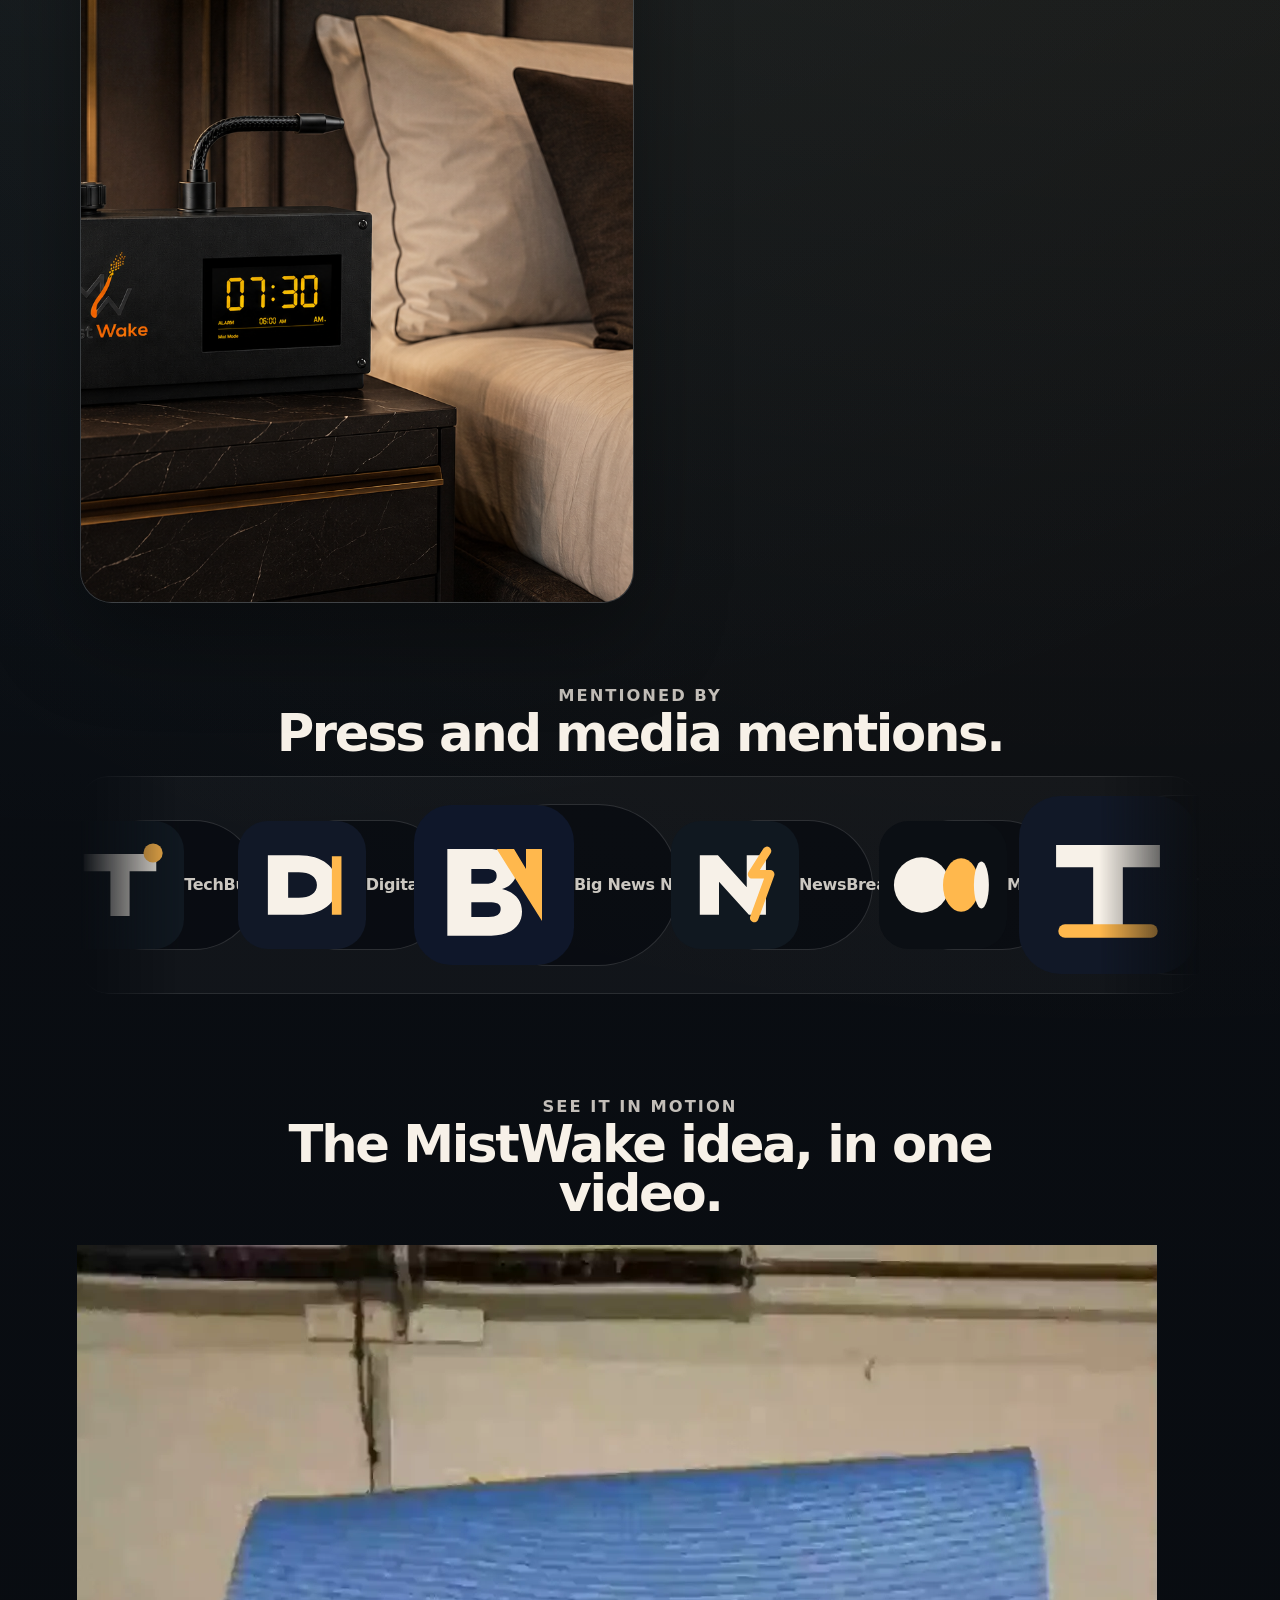
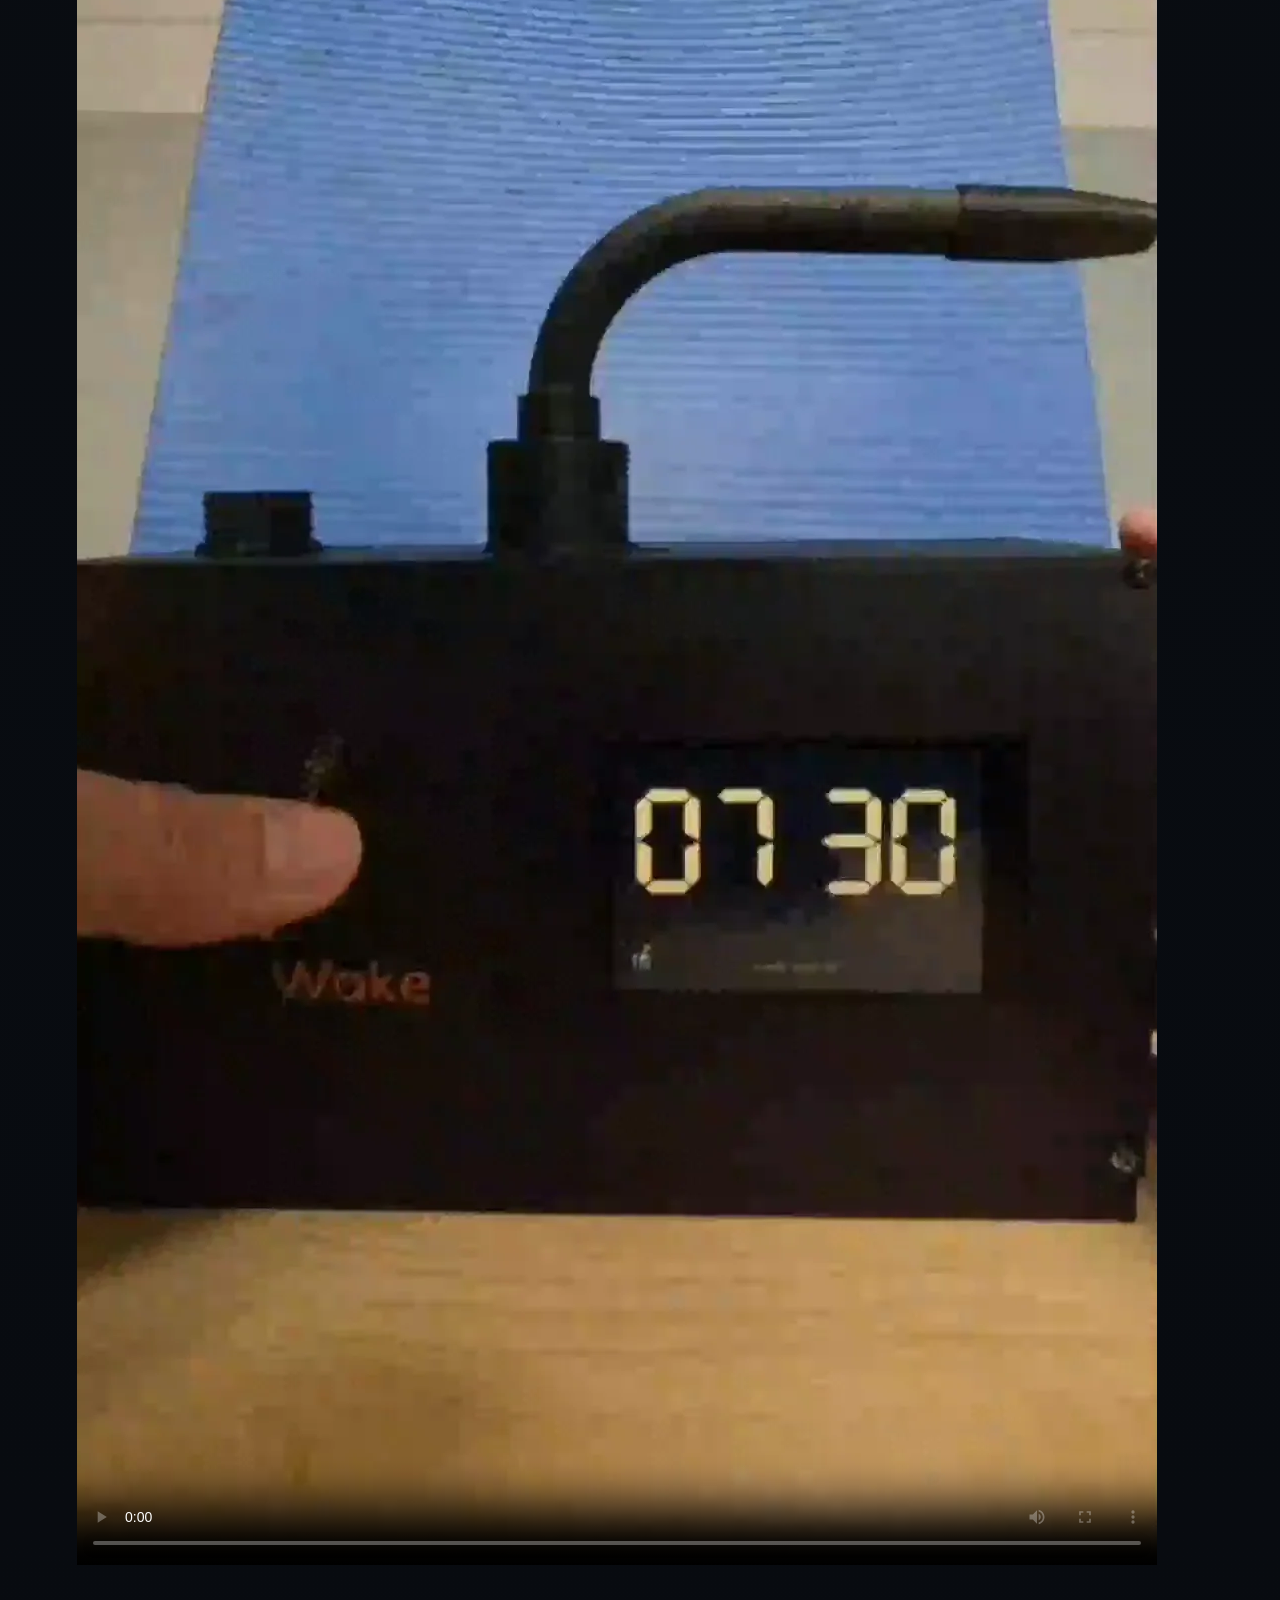
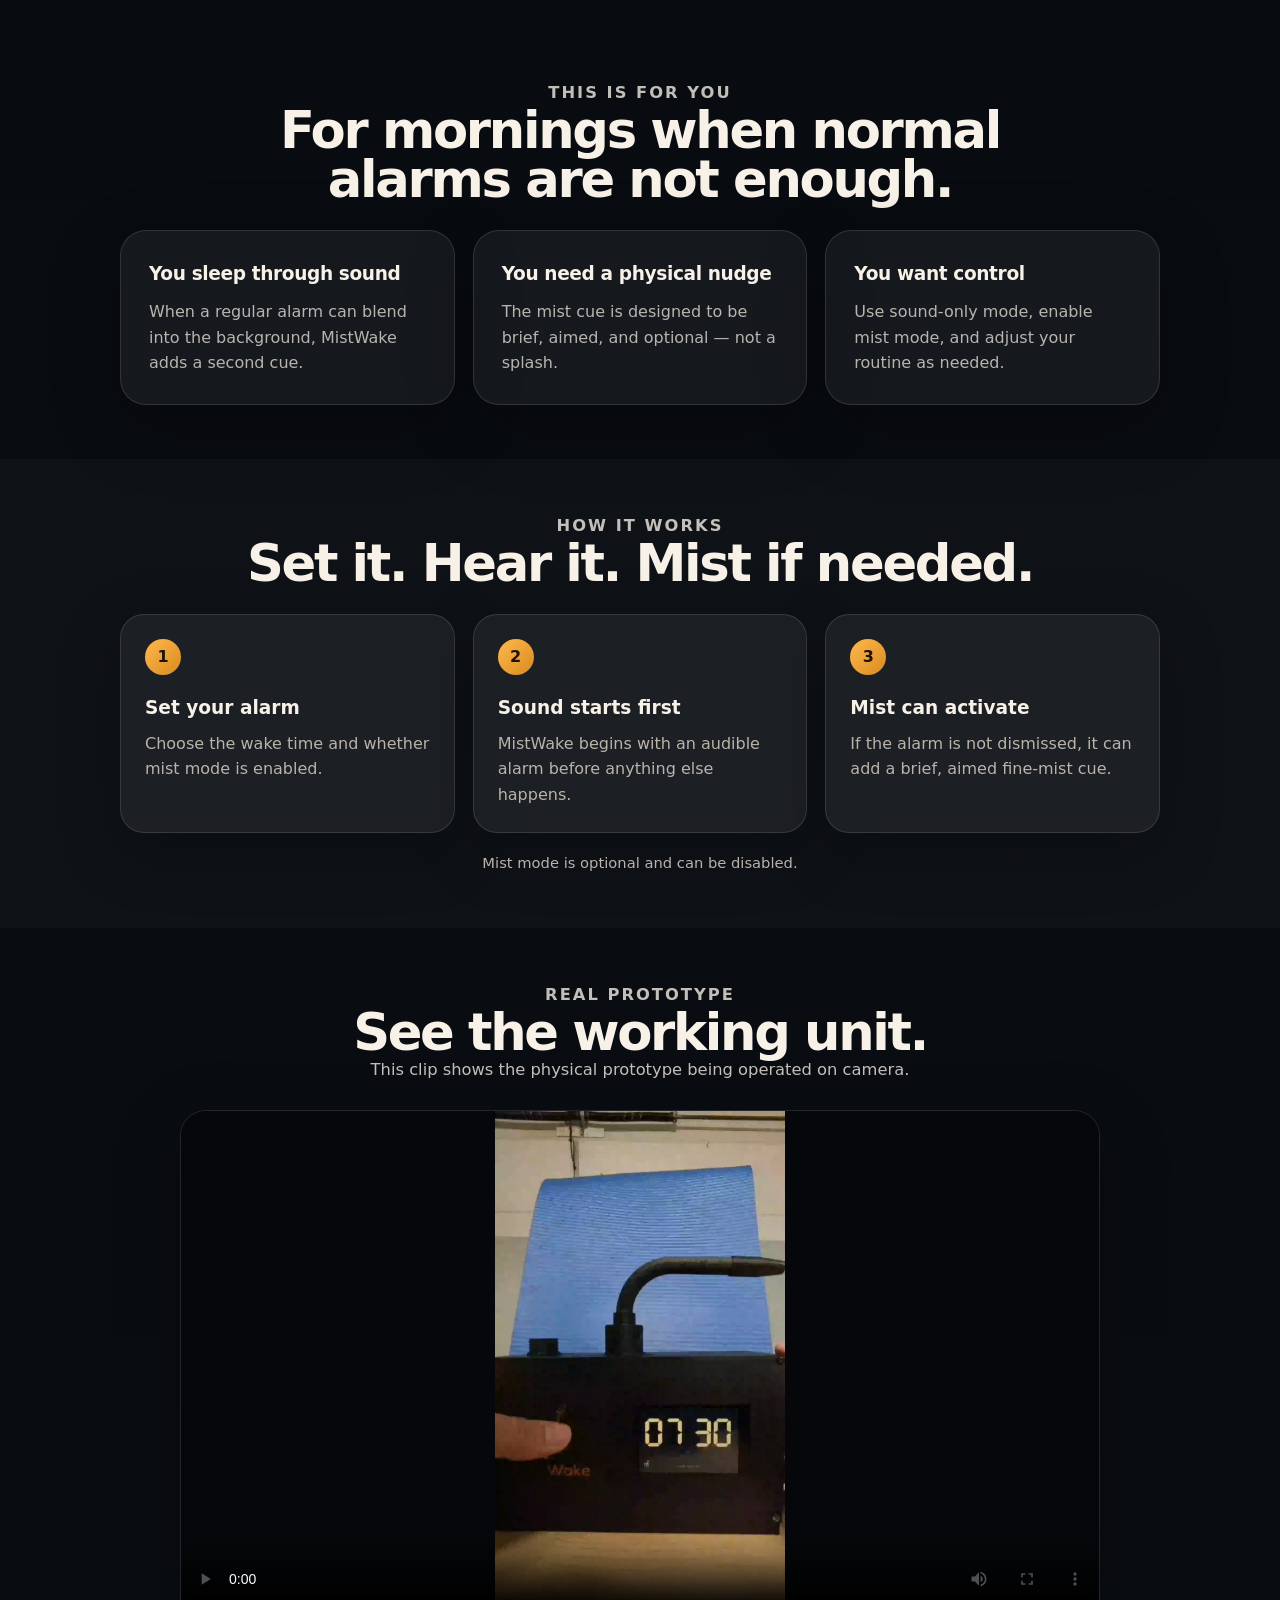
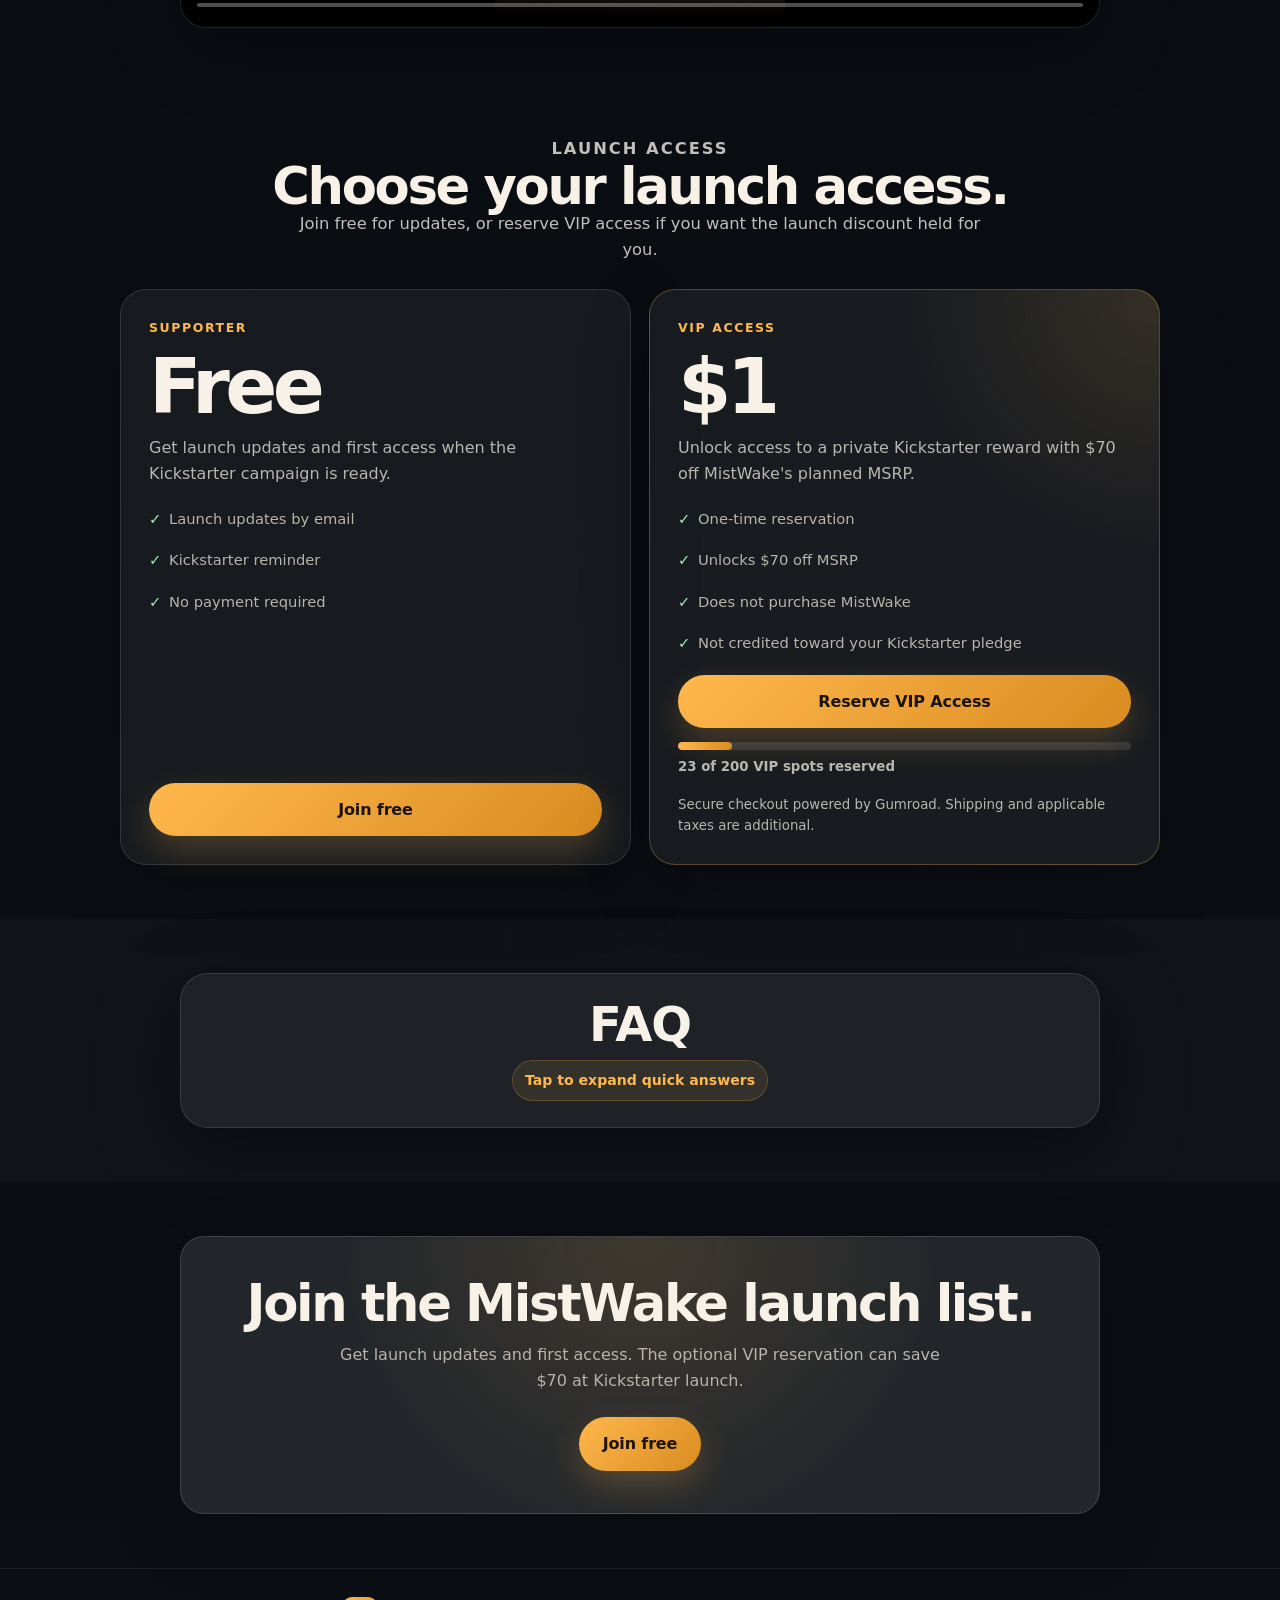
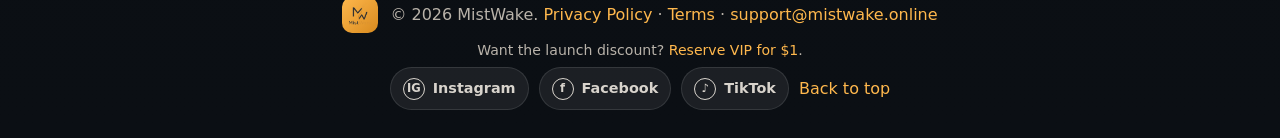
==== commit c9ce8242: "Add hero image carousel and move main video lower" ====
--- a/index.html
+++ b/index.html
@@ -16,16 +16,17 @@
   <meta name="twitter:description" content="Working prototype built. Join the free launch list and optionally lock in $70 off MSRP at launch." />
   <meta name="twitter:image" content="https://mistwake.online/assets/real-prototype-handheld.webp" />
   <link rel="icon" type="image/png" href="assets/mistwake-logo.png.png" />
-  <link rel="stylesheet" href="styles.css?v=59" />
-  <link rel="stylesheet" href="visual.css?v=59" />
-  <link rel="stylesheet" href="landing-fixes.css?v=59" />
-  <link rel="stylesheet" href="refresh.css?v=59" />
-  <link rel="stylesheet" href="media-refresh.css?v=59" />
+  <link rel="stylesheet" href="styles.css?v=60" />
+  <link rel="stylesheet" href="visual.css?v=60" />
+  <link rel="stylesheet" href="landing-fixes.css?v=60" />
+  <link rel="stylesheet" href="refresh.css?v=60" />
+  <link rel="stylesheet" href="media-refresh.css?v=60" />
+  <link rel="stylesheet" href="landing-polish.css?v=60" />
 </head>
 <body>
   <header class="navbar">
     <a class="logo" href="#top" aria-label="MistWake home"><img class="logo-img" src="assets/mistwake-logo.png.png" alt="MistWake logo" /><span>MistWake</span></a>
-    <nav class="nav-links" aria-label="Primary navigation"><a href="#for-you">For you</a><a href="#how">How it works</a><a href="#prototype-video">Prototype</a><a href="#mentions">Mentions</a><a href="#offer">VIP</a><a href="#faq">FAQ</a></nav>
+    <nav class="nav-links" aria-label="Primary navigation"><a href="#main-video">Video</a><a href="#for-you">For you</a><a href="#how">How it works</a><a href="#prototype-video">Prototype</a><a href="#mentions">Mentions</a><a href="#offer">VIP</a><a href="#faq">FAQ</a></nav>
     <a class="nav-cta" href="#join">Join free</a>
   </header>
 
@@ -45,13 +46,11 @@
           </div>
           <p id="form-message" aria-live="polite"></p>
         </div>
-        <div class="hero-media-stack" aria-label="MistWake main video">
-          <div class="hero-video-card human-product-card">
-            <video class="hero-video-preview" autoplay muted loop playsinline preload="metadata" poster="assets/real-prototype-handheld.webp" aria-label="MistWake main launch video">
-              <source src="assets/hf_20260627_081902_40e88d60-be54-4527-8d71-19c9f77b1123.mp4?v=59" type="video/mp4" />
-              Your browser does not support the video tag.
-            </video>
-            <div class="demo-overlay"><span class="pulse-dot"></span><span>Main MistWake video</span></div>
+        <div class="hero-media-stack" aria-label="MistWake hero image carousel">
+          <div class="hero-carousel-card human-product-card">
+            <img class="hero-carousel-image hero-carousel-image-one" src="assets/ChatGPT%20Image%20Jun%2017,%202026,%2004_06_52%20AM.png" alt="MistWake hero concept image" />
+            <img class="hero-carousel-image hero-carousel-image-two" src="assets/ChatGPT%20Image%20Jun%2017,%202026,%2004_52_58%20AM.png" alt="MistWake bedside concept image" />
+            <img class="hero-carousel-image hero-carousel-image-three" src="assets/ChatGPT%20Image%20Jun%2017,%202026,%2004_47_34%20AM.png" alt="MistWake product concept image" />
           </div>
         </div>
       </div>
@@ -61,9 +60,19 @@
       <div class="section-header centered"><p class="eyebrow">Mentioned by</p><h2>Press and media mentions.</h2></div>
       <div class="mention-marquee" aria-label="Websites that mentioned MistWake">
         <div class="mention-track">
-          <span class="mention-logo">TechBullion</span><span class="mention-logo">Digital Journal</span><span class="mention-logo">Big News Network</span><span class="mention-logo">NewsBreak</span><span class="mention-logo">Medium</span><span class="mention-logo">Time Business News</span><span class="mention-logo">Dutable</span>
-          <span class="mention-logo" aria-hidden="true">TechBullion</span><span class="mention-logo" aria-hidden="true">Digital Journal</span><span class="mention-logo" aria-hidden="true">Big News Network</span><span class="mention-logo" aria-hidden="true">NewsBreak</span><span class="mention-logo" aria-hidden="true">Medium</span><span class="mention-logo" aria-hidden="true">Time Business News</span><span class="mention-logo" aria-hidden="true">Dutable</span>
+          <span class="mention-logo"><img src="assets/press-techbullion.svg" alt="" loading="lazy" /><span>TechBullion</span></span><span class="mention-logo"><img src="assets/press-digital-journal.svg" alt="" loading="lazy" /><span>Digital Journal</span></span><span class="mention-logo"><img src="assets/press-big-news-network.svg" alt="" loading="lazy" /><span>Big News Network</span></span><span class="mention-logo"><img src="assets/press-newsbreak.svg" alt="" loading="lazy" /><span>NewsBreak</span></span><span class="mention-logo"><img src="assets/press-medium.svg" alt="" loading="lazy" /><span>Medium</span></span><span class="mention-logo"><img src="assets/press-time-business-news.svg" alt="" loading="lazy" /><span>Time Business News</span></span><span class="mention-logo"><img src="assets/press-dutable.svg" alt="" loading="lazy" /><span>Dutable</span></span>
+          <span class="mention-logo" aria-hidden="true"><img src="assets/press-techbullion.svg" alt="" loading="lazy" /><span>TechBullion</span></span><span class="mention-logo" aria-hidden="true"><img src="assets/press-digital-journal.svg" alt="" loading="lazy" /><span>Digital Journal</span></span><span class="mention-logo" aria-hidden="true"><img src="assets/press-big-news-network.svg" alt="" loading="lazy" /><span>Big News Network</span></span><span class="mention-logo" aria-hidden="true"><img src="assets/press-newsbreak.svg" alt="" loading="lazy" /><span>NewsBreak</span></span><span class="mention-logo" aria-hidden="true"><img src="assets/press-medium.svg" alt="" loading="lazy" /><span>Medium</span></span><span class="mention-logo" aria-hidden="true"><img src="assets/press-time-business-news.svg" alt="" loading="lazy" /><span>Time Business News</span></span><span class="mention-logo" aria-hidden="true"><img src="assets/press-dutable.svg" alt="" loading="lazy" /><span>Dutable</span></span>
         </div>
+      </div>
+    </section>
+
+    <section class="section main-video-section" id="main-video" aria-label="MistWake main video">
+      <div class="section-header centered"><p class="eyebrow">See it in motion</p><h2>The MistWake idea, in one video.</h2></div>
+      <div class="main-video-wrap">
+        <video class="main-video" controls playsinline preload="metadata" poster="assets/real-prototype-handheld.webp">
+          <source src="assets/hf_20260627_081902_40e88d60-be54-4527-8d71-19c9f77b1123.mp4?v=60" type="video/mp4" />
+          Your browser does not support the video tag.
+        </video>
       </div>
     </section>
 
@@ -90,7 +99,7 @@
       <div class="section-header centered"><p class="eyebrow">Real prototype</p><h2>See the working unit.</h2><p>This clip shows the physical prototype being operated on camera.</p></div>
       <div class="prototype-video-wrap">
         <video class="asset-placeholder-img prototype-video" controls playsinline preload="metadata" poster="assets/real-prototype-handheld.webp">
-          <source src="assets/prototype-demo.mp4?v=59" type="video/mp4" />
+          <source src="assets/prototype-demo.mp4?v=60" type="video/mp4" />
           Your browser does not support the video tag.
         </video>
       </div>
@@ -137,8 +146,8 @@
 
   <div class="mobile-sticky-cta" aria-label="Mobile launch list bar"><span>Free list · $70 off at launch</span><a href="#join">Join</a></div>
   <footer><div class="footer-brand"><img src="assets/mistwake-logo.png.png" alt="MistWake logo" loading="lazy" /><p>© 2026 MistWake. <a href="privacy.html">Privacy Policy</a> · <a href="terms.html">Terms</a> · <a href="mailto:support@mistwake.online">support@mistwake.online</a></p></div><p class="footer-secondary-link">Want the launch discount? <a href="#offer">Reserve VIP for $1</a>.</p><a href="#top">Back to top</a></footer>
-  <script src="consent.js?v=59"></script>
-  <script src="script.js?v=59"></script>
-  <script src="social-links.js?v=59"></script>
+  <script src="consent.js?v=60"></script>
+  <script src="script.js?v=60"></script>
+  <script src="social-links.js?v=60"></script>
 </body>
 </html>
--- a/media-refresh.css
+++ b/media-refresh.css
@@ -203,6 +203,152 @@
   background: rgba(8, 11, 16, 0.42);
 }
 
+/* Premium, ANKH-inspired landing flow */
+.mention-marquee-section {
+  overflow: hidden;
+  padding-top: 38px;
+  padding-bottom: 46px;
+}
+
+.mention-marquee-section .section-header {
+  margin-bottom: 18px;
+}
+
+.mention-marquee {
+  width: min(100%, 1120px);
+  margin: 0 auto;
+  overflow: hidden;
+  padding: 18px 0;
+  border-radius: 28px;
+  border: 1px solid rgba(255, 255, 255, 0.1);
+  background: rgba(255, 255, 255, 0.035);
+  -webkit-mask-image: linear-gradient(90deg, transparent, #000 9%, #000 91%, transparent);
+  mask-image: linear-gradient(90deg, transparent, #000 9%, #000 91%, transparent);
+}
+
+.mention-track {
+  width: max-content;
+  display: flex;
+  align-items: center;
+  gap: 16px;
+  animation: mention-scroll 34s linear infinite;
+}
+
+.mention-marquee:hover .mention-track {
+  animation-play-state: paused;
+}
+
+.mention-logo {
+  flex: 0 0 auto;
+  min-width: 178px;
+  min-height: 54px;
+  padding: 0 24px;
+  display: inline-flex;
+  align-items: center;
+  justify-content: center;
+  border-radius: 999px;
+  border: 1px solid rgba(255, 255, 255, 0.14);
+  background: rgba(8, 11, 16, 0.7);
+  color: rgba(247, 241, 232, 0.82);
+  font-size: 1rem;
+  font-weight: 900;
+  letter-spacing: -0.02em;
+  white-space: nowrap;
+}
+
+@keyframes mention-scroll {
+  from { transform: translateX(0); }
+  to { transform: translateX(calc(-50% - 8px)); }
+}
+
+.audience-grid,
+.launch-access-grid {
+  width: min(100%, 1040px);
+  margin: 0 auto;
+  display: grid;
+  grid-template-columns: repeat(3, 1fr);
+  gap: 18px;
+}
+
+.audience-card,
+.launch-card {
+  padding: 28px;
+  border-radius: 26px;
+  border: 1px solid rgba(255, 255, 255, 0.12);
+  background: rgba(255, 255, 255, 0.055);
+  box-shadow: 0 22px 70px rgba(0, 0, 0, 0.24);
+}
+
+.audience-card h3 {
+  margin-bottom: 10px;
+  font-size: 1.16rem;
+  letter-spacing: -0.02em;
+}
+
+.audience-card p,
+.launch-card p,
+.launch-card small {
+  color: rgba(247, 241, 232, 0.72);
+}
+
+.launch-access-grid {
+  grid-template-columns: repeat(2, minmax(0, 1fr));
+  align-items: stretch;
+}
+
+.launch-card {
+  display: flex;
+  flex-direction: column;
+  gap: 14px;
+}
+
+.launch-card-vip {
+  border-color: rgba(255, 184, 77, 0.28);
+  background:
+    radial-gradient(circle at top right, rgba(255, 184, 77, 0.13), transparent 34%),
+    rgba(255, 255, 255, 0.06);
+}
+
+.launch-plan {
+  color: var(--amber);
+  text-transform: uppercase;
+  letter-spacing: 1.6px;
+  font-size: 0.78rem;
+  font-weight: 900;
+}
+
+.launch-price {
+  display: block;
+  color: var(--text);
+  font-size: clamp(3rem, 6vw, 5.6rem);
+  line-height: 0.9;
+  letter-spacing: -0.06em;
+}
+
+.launch-card .offer-detail-list {
+  grid-template-columns: 1fr;
+  margin: 0;
+  text-align: left;
+}
+
+.launch-card .primary-btn {
+  width: 100%;
+  margin-top: auto;
+}
+
+.launch-card .vip-progress {
+  margin-top: 0;
+}
+
+@media (prefers-reduced-motion: reduce) {
+  .mention-track {
+    animation: none;
+    flex-wrap: wrap;
+    justify-content: center;
+    width: 100%;
+  }
+}
+
 @media (max-width: 1050px) {
   .media-rich-hero .hero-shell,
   .kickstarter-visual-card {
@@ -214,7 +360,8 @@
     margin: 0 auto;
   }
 
-  .prototype-gallery {
+  .prototype-gallery,
+  .audience-grid {
     grid-template-columns: 1fr 1fr;
   }
 
@@ -245,7 +392,9 @@
   .hero-photo-pair,
   .prototype-gallery,
   .design-media-grid,
-  .thank-visual-proof {
+  .thank-visual-proof,
+  .audience-grid,
+  .launch-access-grid {
     grid-template-columns: 1fr;
   }
 
@@ -253,6 +402,14 @@
     aspect-ratio: 16 / 11;
   }
 
+  .mention-logo {
+    min-width: 148px;
+    min-height: 48px;
+    font-size: 0.92rem;
+  }
+
+  .audience-card,
+  .launch-card,
   .kickstarter-visual-card {
     padding: 20px 18px;
     border-radius: 22px;
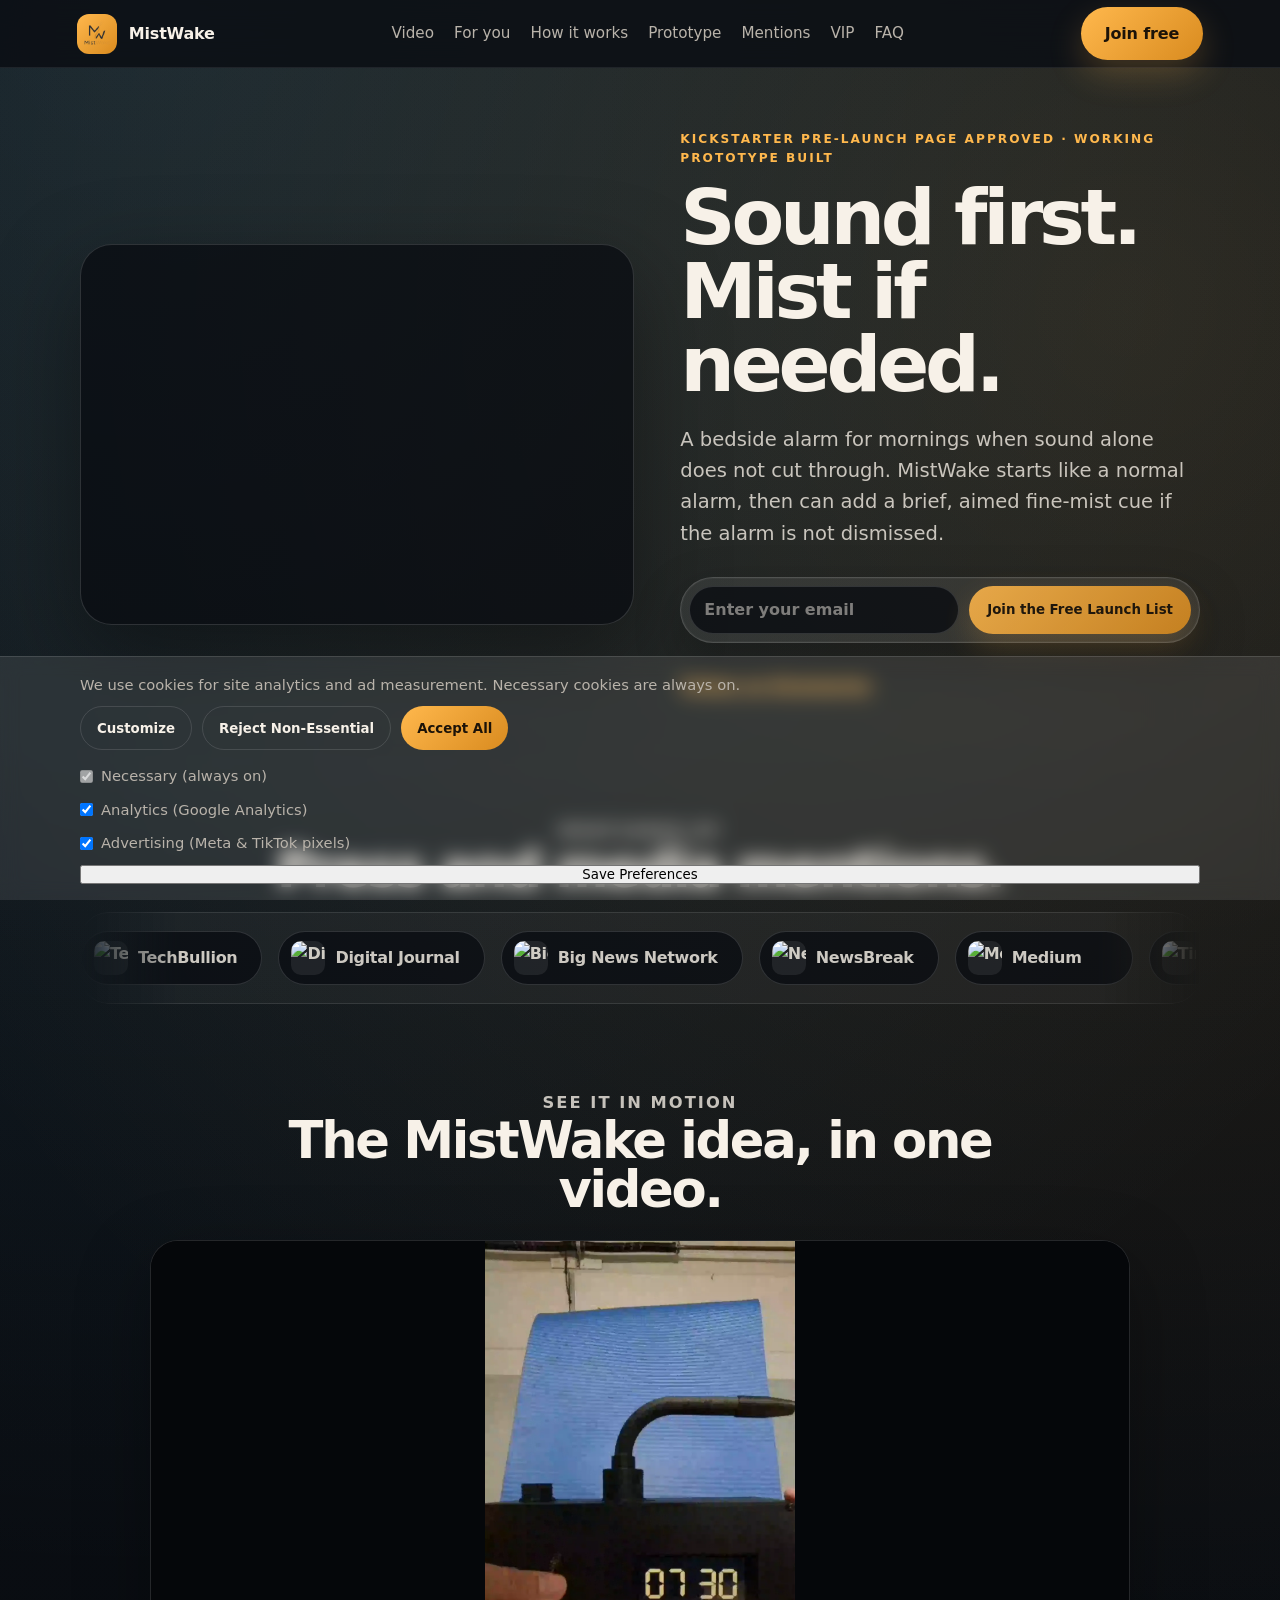
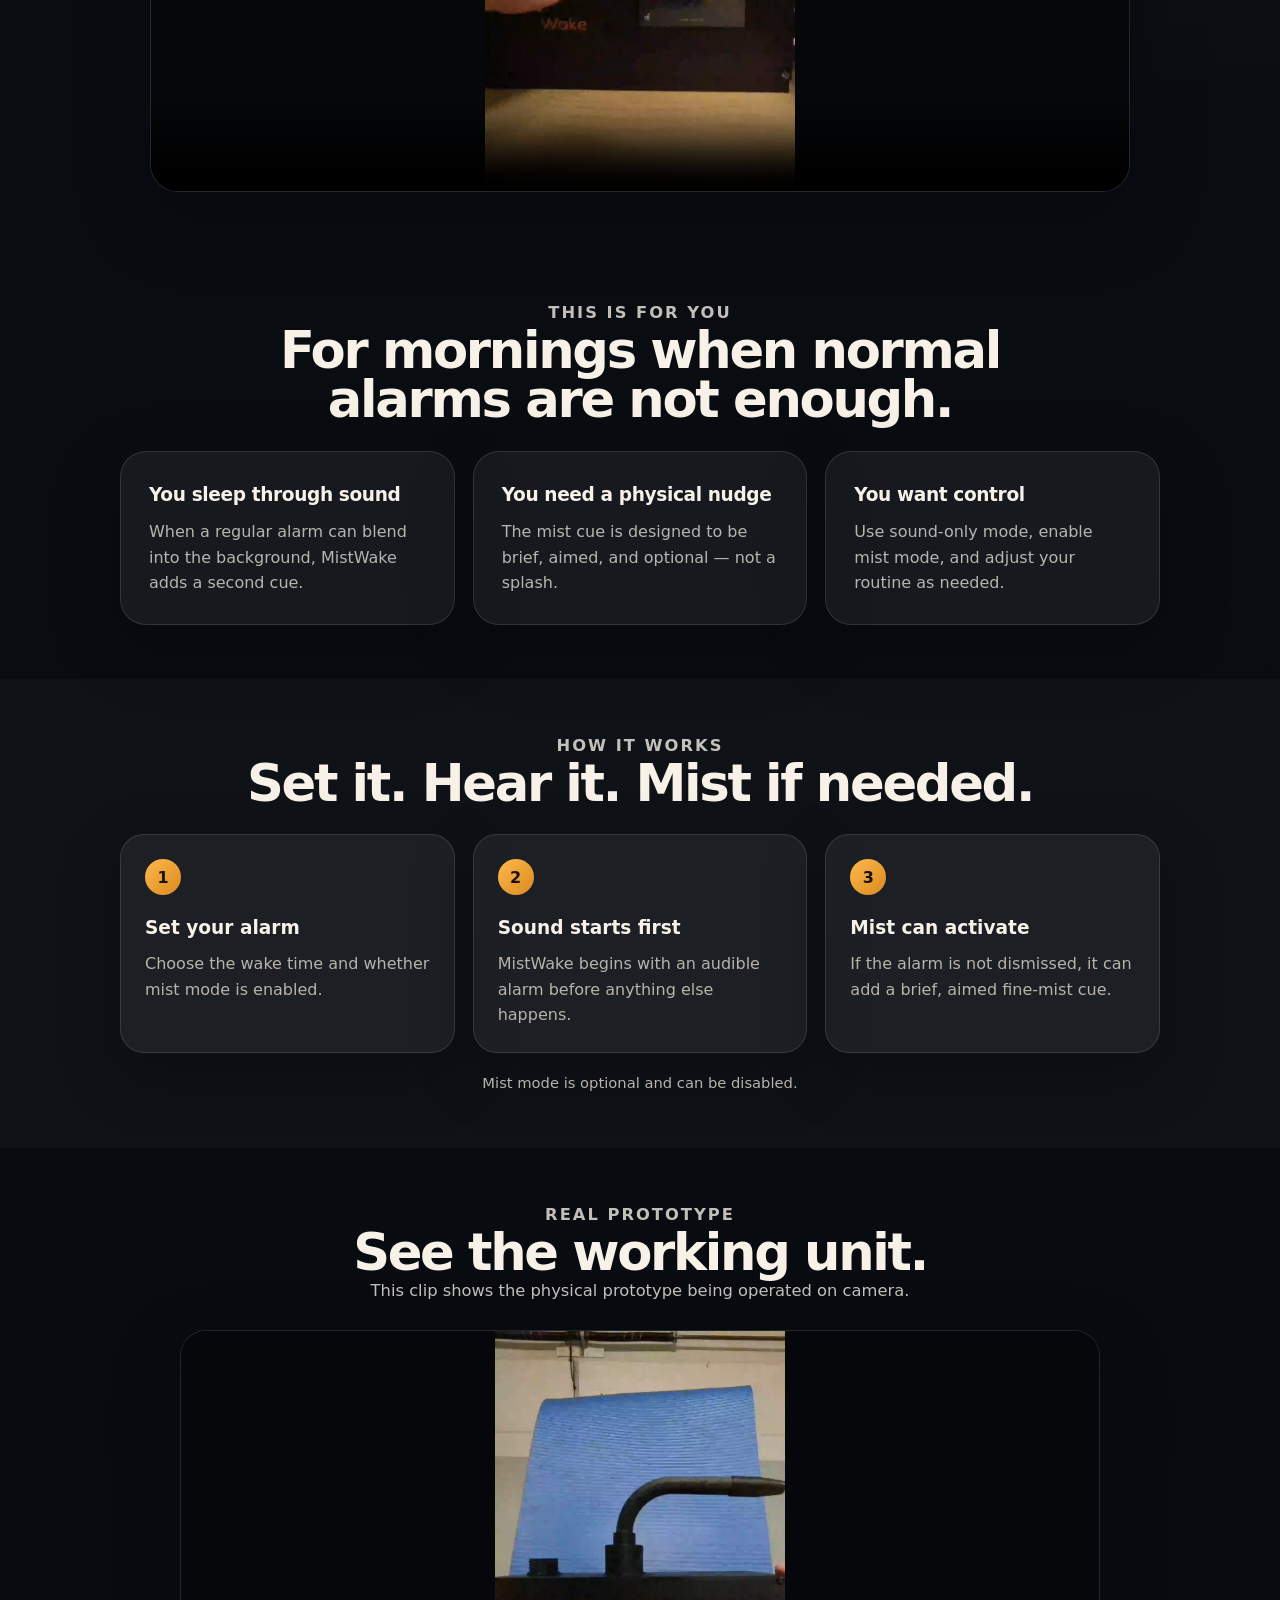
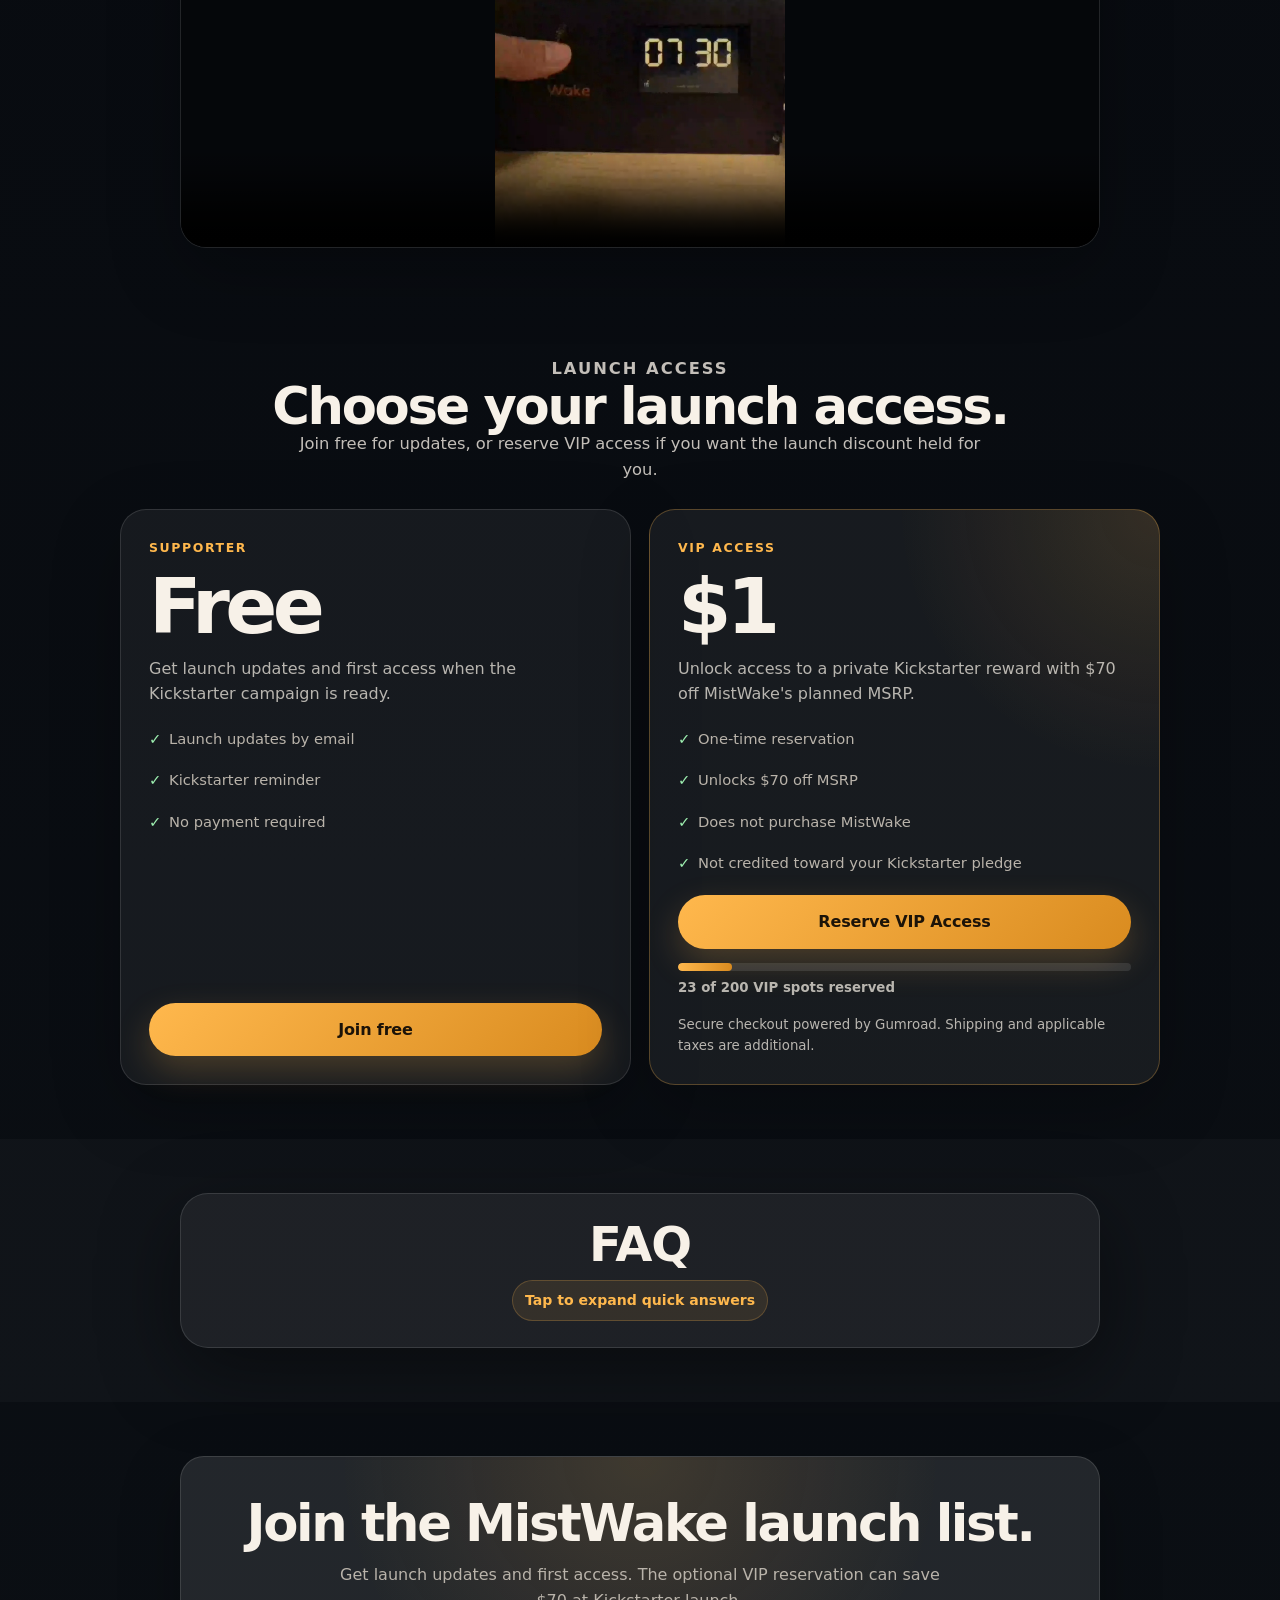
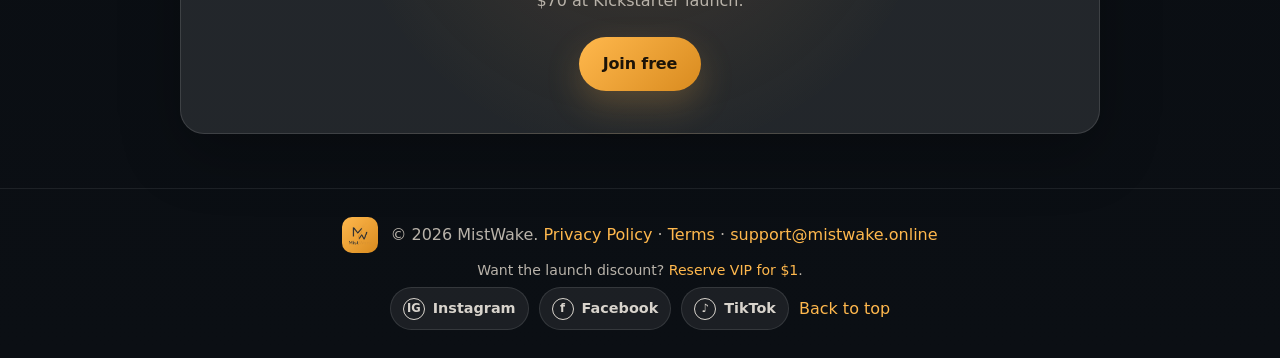
==== commit 8226c94c: "Use real domain favicons for press mentions" ====
--- a/index.html
+++ b/index.html
@@ -16,12 +16,12 @@
   <meta name="twitter:description" content="Working prototype built. Join the free launch list and optionally lock in $70 off MSRP at launch." />
   <meta name="twitter:image" content="https://mistwake.online/assets/real-prototype-handheld.webp" />
   <link rel="icon" type="image/png" href="assets/mistwake-logo.png.png" />
-  <link rel="stylesheet" href="styles.css?v=60" />
-  <link rel="stylesheet" href="visual.css?v=60" />
-  <link rel="stylesheet" href="landing-fixes.css?v=60" />
-  <link rel="stylesheet" href="refresh.css?v=60" />
-  <link rel="stylesheet" href="media-refresh.css?v=60" />
-  <link rel="stylesheet" href="landing-polish.css?v=60" />
+  <link rel="stylesheet" href="styles.css?v=61" />
+  <link rel="stylesheet" href="visual.css?v=61" />
+  <link rel="stylesheet" href="landing-fixes.css?v=61" />
+  <link rel="stylesheet" href="refresh.css?v=61" />
+  <link rel="stylesheet" href="media-refresh.css?v=61" />
+  <link rel="stylesheet" href="landing-polish.css?v=61" />
 </head>
 <body>
   <header class="navbar">
@@ -60,8 +60,8 @@
       <div class="section-header centered"><p class="eyebrow">Mentioned by</p><h2>Press and media mentions.</h2></div>
       <div class="mention-marquee" aria-label="Websites that mentioned MistWake">
         <div class="mention-track">
-          <span class="mention-logo"><img src="assets/press-techbullion.svg" alt="" loading="lazy" /><span>TechBullion</span></span><span class="mention-logo"><img src="assets/press-digital-journal.svg" alt="" loading="lazy" /><span>Digital Journal</span></span><span class="mention-logo"><img src="assets/press-big-news-network.svg" alt="" loading="lazy" /><span>Big News Network</span></span><span class="mention-logo"><img src="assets/press-newsbreak.svg" alt="" loading="lazy" /><span>NewsBreak</span></span><span class="mention-logo"><img src="assets/press-medium.svg" alt="" loading="lazy" /><span>Medium</span></span><span class="mention-logo"><img src="assets/press-time-business-news.svg" alt="" loading="lazy" /><span>Time Business News</span></span><span class="mention-logo"><img src="assets/press-dutable.svg" alt="" loading="lazy" /><span>Dutable</span></span>
-          <span class="mention-logo" aria-hidden="true"><img src="assets/press-techbullion.svg" alt="" loading="lazy" /><span>TechBullion</span></span><span class="mention-logo" aria-hidden="true"><img src="assets/press-digital-journal.svg" alt="" loading="lazy" /><span>Digital Journal</span></span><span class="mention-logo" aria-hidden="true"><img src="assets/press-big-news-network.svg" alt="" loading="lazy" /><span>Big News Network</span></span><span class="mention-logo" aria-hidden="true"><img src="assets/press-newsbreak.svg" alt="" loading="lazy" /><span>NewsBreak</span></span><span class="mention-logo" aria-hidden="true"><img src="assets/press-medium.svg" alt="" loading="lazy" /><span>Medium</span></span><span class="mention-logo" aria-hidden="true"><img src="assets/press-time-business-news.svg" alt="" loading="lazy" /><span>Time Business News</span></span><span class="mention-logo" aria-hidden="true"><img src="assets/press-dutable.svg" alt="" loading="lazy" /><span>Dutable</span></span>
+          <span class="mention-logo"><img src="https://www.google.com/s2/favicons?sz=64&amp;domain_url=https://techbullion.com" alt="TechBullion logo" loading="lazy" /><span>TechBullion</span></span><span class="mention-logo"><img src="https://www.google.com/s2/favicons?sz=64&amp;domain_url=https://www.digitaljournal.com" alt="Digital Journal logo" loading="lazy" /><span>Digital Journal</span></span><span class="mention-logo"><img src="https://www.google.com/s2/favicons?sz=64&amp;domain_url=https://www.bignewsnetwork.com" alt="Big News Network logo" loading="lazy" /><span>Big News Network</span></span><span class="mention-logo"><img src="https://www.google.com/s2/favicons?sz=64&amp;domain_url=https://www.newsbreak.com" alt="NewsBreak logo" loading="lazy" /><span>NewsBreak</span></span><span class="mention-logo"><img src="https://www.google.com/s2/favicons?sz=64&amp;domain_url=https://medium.com" alt="Medium logo" loading="lazy" /><span>Medium</span></span><span class="mention-logo"><img src="https://www.google.com/s2/favicons?sz=64&amp;domain_url=https://timebusinessnews.com" alt="Time Business News logo" loading="lazy" /><span>Time Business News</span></span><span class="mention-logo"><img src="https://www.google.com/s2/favicons?sz=64&amp;domain_url=https://dutable.com" alt="Dutable logo" loading="lazy" /><span>Dutable</span></span>
+          <span class="mention-logo" aria-hidden="true"><img src="https://www.google.com/s2/favicons?sz=64&amp;domain_url=https://techbullion.com" alt="" loading="lazy" /><span>TechBullion</span></span><span class="mention-logo" aria-hidden="true"><img src="https://www.google.com/s2/favicons?sz=64&amp;domain_url=https://www.digitaljournal.com" alt="" loading="lazy" /><span>Digital Journal</span></span><span class="mention-logo" aria-hidden="true"><img src="https://www.google.com/s2/favicons?sz=64&amp;domain_url=https://www.bignewsnetwork.com" alt="" loading="lazy" /><span>Big News Network</span></span><span class="mention-logo" aria-hidden="true"><img src="https://www.google.com/s2/favicons?sz=64&amp;domain_url=https://www.newsbreak.com" alt="" loading="lazy" /><span>NewsBreak</span></span><span class="mention-logo" aria-hidden="true"><img src="https://www.google.com/s2/favicons?sz=64&amp;domain_url=https://medium.com" alt="" loading="lazy" /><span>Medium</span></span><span class="mention-logo" aria-hidden="true"><img src="https://www.google.com/s2/favicons?sz=64&amp;domain_url=https://timebusinessnews.com" alt="" loading="lazy" /><span>Time Business News</span></span><span class="mention-logo" aria-hidden="true"><img src="https://www.google.com/s2/favicons?sz=64&amp;domain_url=https://dutable.com" alt="" loading="lazy" /><span>Dutable</span></span>
         </div>
       </div>
     </section>
@@ -70,7 +70,7 @@
       <div class="section-header centered"><p class="eyebrow">See it in motion</p><h2>The MistWake idea, in one video.</h2></div>
       <div class="main-video-wrap">
         <video class="main-video" controls playsinline preload="metadata" poster="assets/real-prototype-handheld.webp">
-          <source src="assets/hf_20260627_081902_40e88d60-be54-4527-8d71-19c9f77b1123.mp4?v=60" type="video/mp4" />
+          <source src="assets/hf_20260627_081902_40e88d60-be54-4527-8d71-19c9f77b1123.mp4?v=61" type="video/mp4" />
           Your browser does not support the video tag.
         </video>
       </div>
@@ -99,7 +99,7 @@
       <div class="section-header centered"><p class="eyebrow">Real prototype</p><h2>See the working unit.</h2><p>This clip shows the physical prototype being operated on camera.</p></div>
       <div class="prototype-video-wrap">
         <video class="asset-placeholder-img prototype-video" controls playsinline preload="metadata" poster="assets/real-prototype-handheld.webp">
-          <source src="assets/prototype-demo.mp4?v=60" type="video/mp4" />
+          <source src="assets/prototype-demo.mp4?v=61" type="video/mp4" />
           Your browser does not support the video tag.
         </video>
       </div>
@@ -146,8 +146,8 @@
 
   <div class="mobile-sticky-cta" aria-label="Mobile launch list bar"><span>Free list · $70 off at launch</span><a href="#join">Join</a></div>
   <footer><div class="footer-brand"><img src="assets/mistwake-logo.png.png" alt="MistWake logo" loading="lazy" /><p>© 2026 MistWake. <a href="privacy.html">Privacy Policy</a> · <a href="terms.html">Terms</a> · <a href="mailto:support@mistwake.online">support@mistwake.online</a></p></div><p class="footer-secondary-link">Want the launch discount? <a href="#offer">Reserve VIP for $1</a>.</p><a href="#top">Back to top</a></footer>
-  <script src="consent.js?v=60"></script>
-  <script src="script.js?v=60"></script>
-  <script src="social-links.js?v=60"></script>
+  <script src="consent.js?v=61"></script>
+  <script src="script.js?v=61"></script>
+  <script src="social-links.js?v=61"></script>
 </body>
 </html>
--- a/landing-polish.css
+++ b/landing-polish.css
@@ -0,0 +1,99 @@
+/* Landing page polish for hero carousel, main video placement, and press-logo chips. */
+.hero-carousel-card {
+  position: relative;
+  overflow: hidden;
+  aspect-ratio: 16 / 11;
+  min-height: 360px;
+  border-radius: 32px;
+  border: 1px solid rgba(255, 255, 255, 0.14);
+  background: rgba(8, 11, 16, 0.72);
+  box-shadow: 0 30px 90px rgba(0, 0, 0, 0.38);
+}
+
+.hero-carousel-image {
+  position: absolute;
+  inset: 0;
+  width: 100%;
+  height: 100%;
+  object-fit: cover;
+  opacity: 0;
+  transform: scale(1.02);
+  animation: mistwake-hero-carousel 15s infinite;
+}
+
+.hero-carousel-image-one { animation-delay: 0s; }
+.hero-carousel-image-two { animation-delay: 5s; }
+.hero-carousel-image-three { animation-delay: 10s; }
+
+@keyframes mistwake-hero-carousel {
+  0% { opacity: 0; transform: scale(1.025); }
+  5% { opacity: 1; transform: scale(1); }
+  31% { opacity: 1; transform: scale(1); }
+  38% { opacity: 0; transform: scale(1.018); }
+  100% { opacity: 0; transform: scale(1.025); }
+}
+
+.main-video-section {
+  padding-top: 40px;
+}
+
+.main-video-wrap {
+  width: min(100%, 980px);
+  margin: 0 auto;
+  overflow: hidden;
+  border-radius: 28px;
+  border: 1px solid rgba(255, 255, 255, 0.13);
+  background: #05070a;
+  box-shadow: 0 24px 76px rgba(0, 0, 0, 0.3);
+}
+
+.main-video {
+  display: block;
+  width: 100%;
+  aspect-ratio: 16 / 9;
+  object-fit: contain;
+  background: #05070a;
+}
+
+.mention-logo {
+  gap: 10px;
+  padding-left: 12px;
+  justify-content: flex-start;
+}
+
+.mention-logo img {
+  width: 34px;
+  height: 34px;
+  flex: 0 0 auto;
+  border-radius: 10px;
+  object-fit: contain;
+  background: rgba(255, 255, 255, 0.08);
+}
+
+.mention-logo span {
+  line-height: 1;
+}
+
+@media (prefers-reduced-motion: reduce) {
+  .hero-carousel-image {
+    animation: none;
+  }
+  .hero-carousel-image-one {
+    opacity: 1;
+  }
+}
+
+@media (max-width: 700px) {
+  .hero-carousel-card {
+    min-height: 240px;
+    border-radius: 22px;
+    aspect-ratio: 4 / 3;
+  }
+  .main-video-wrap {
+    border-radius: 20px;
+  }
+  .mention-logo img {
+    width: 30px;
+    height: 30px;
+  }
+}
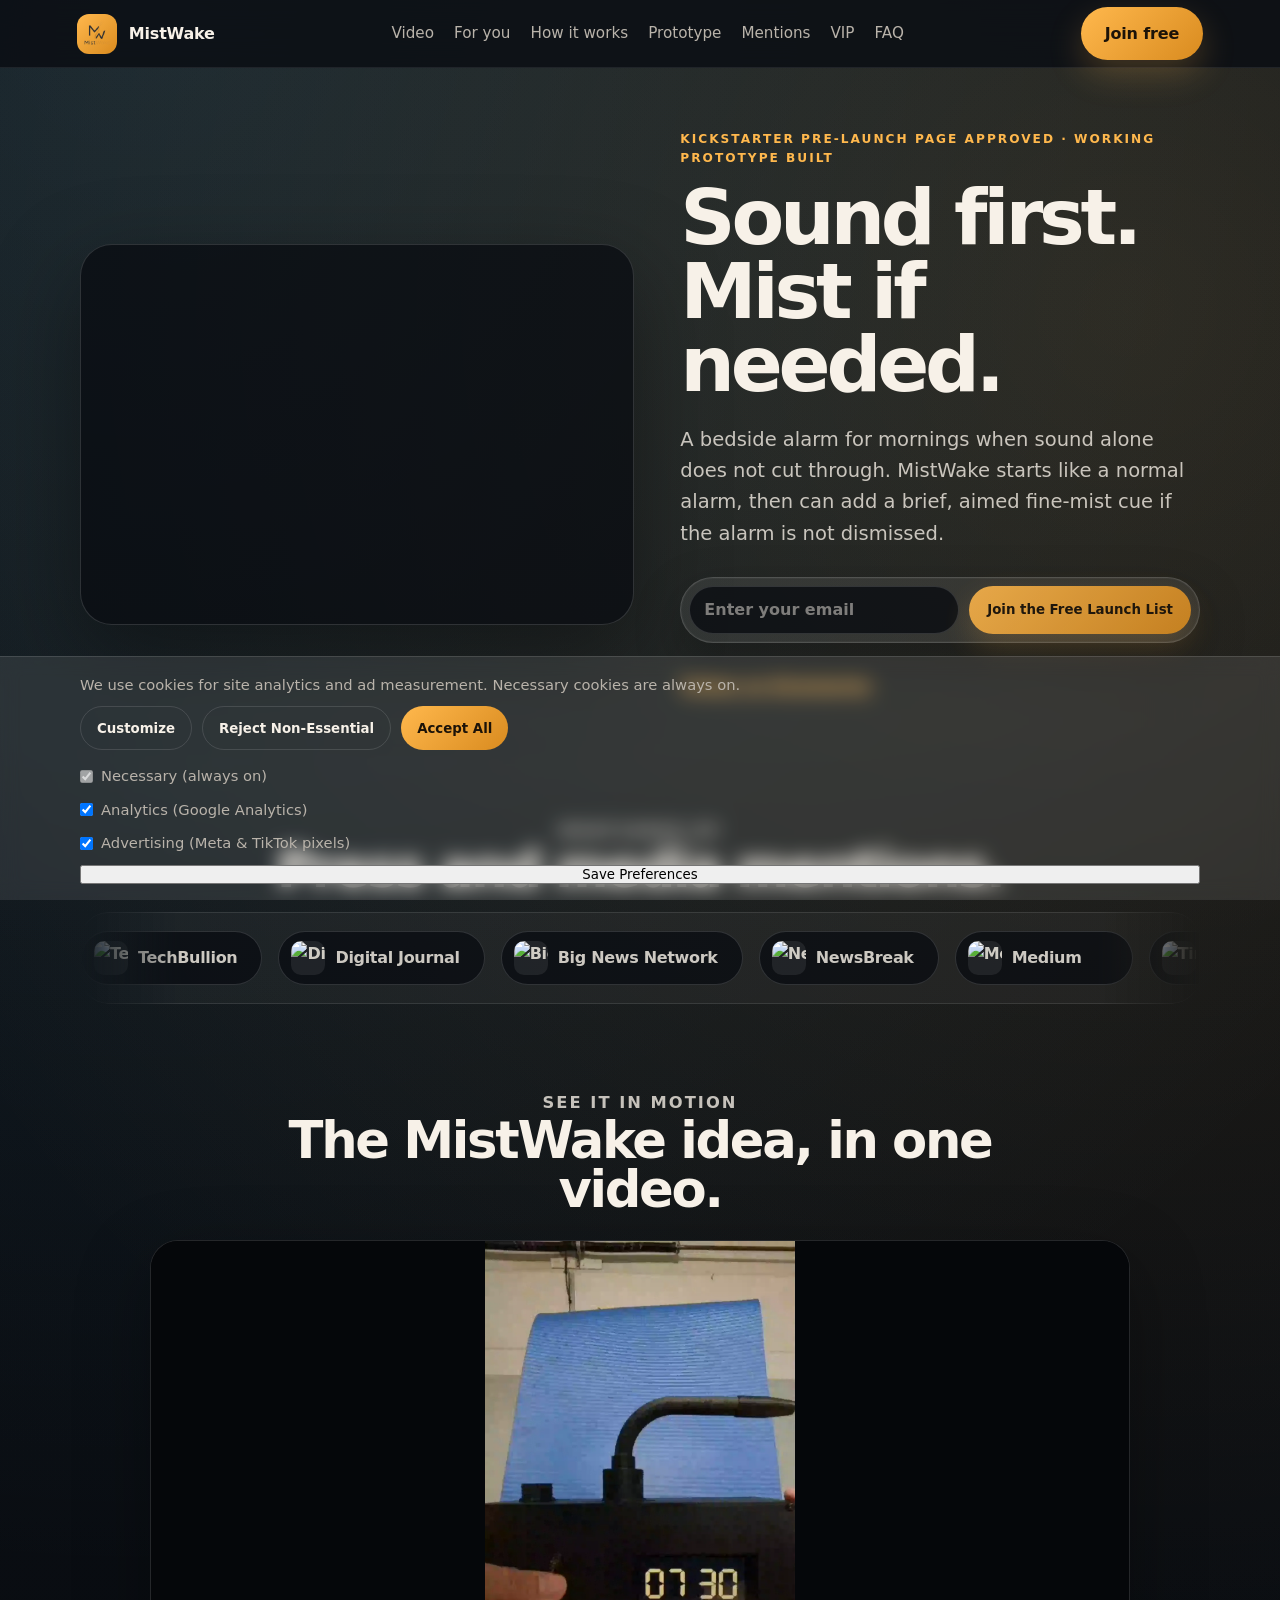
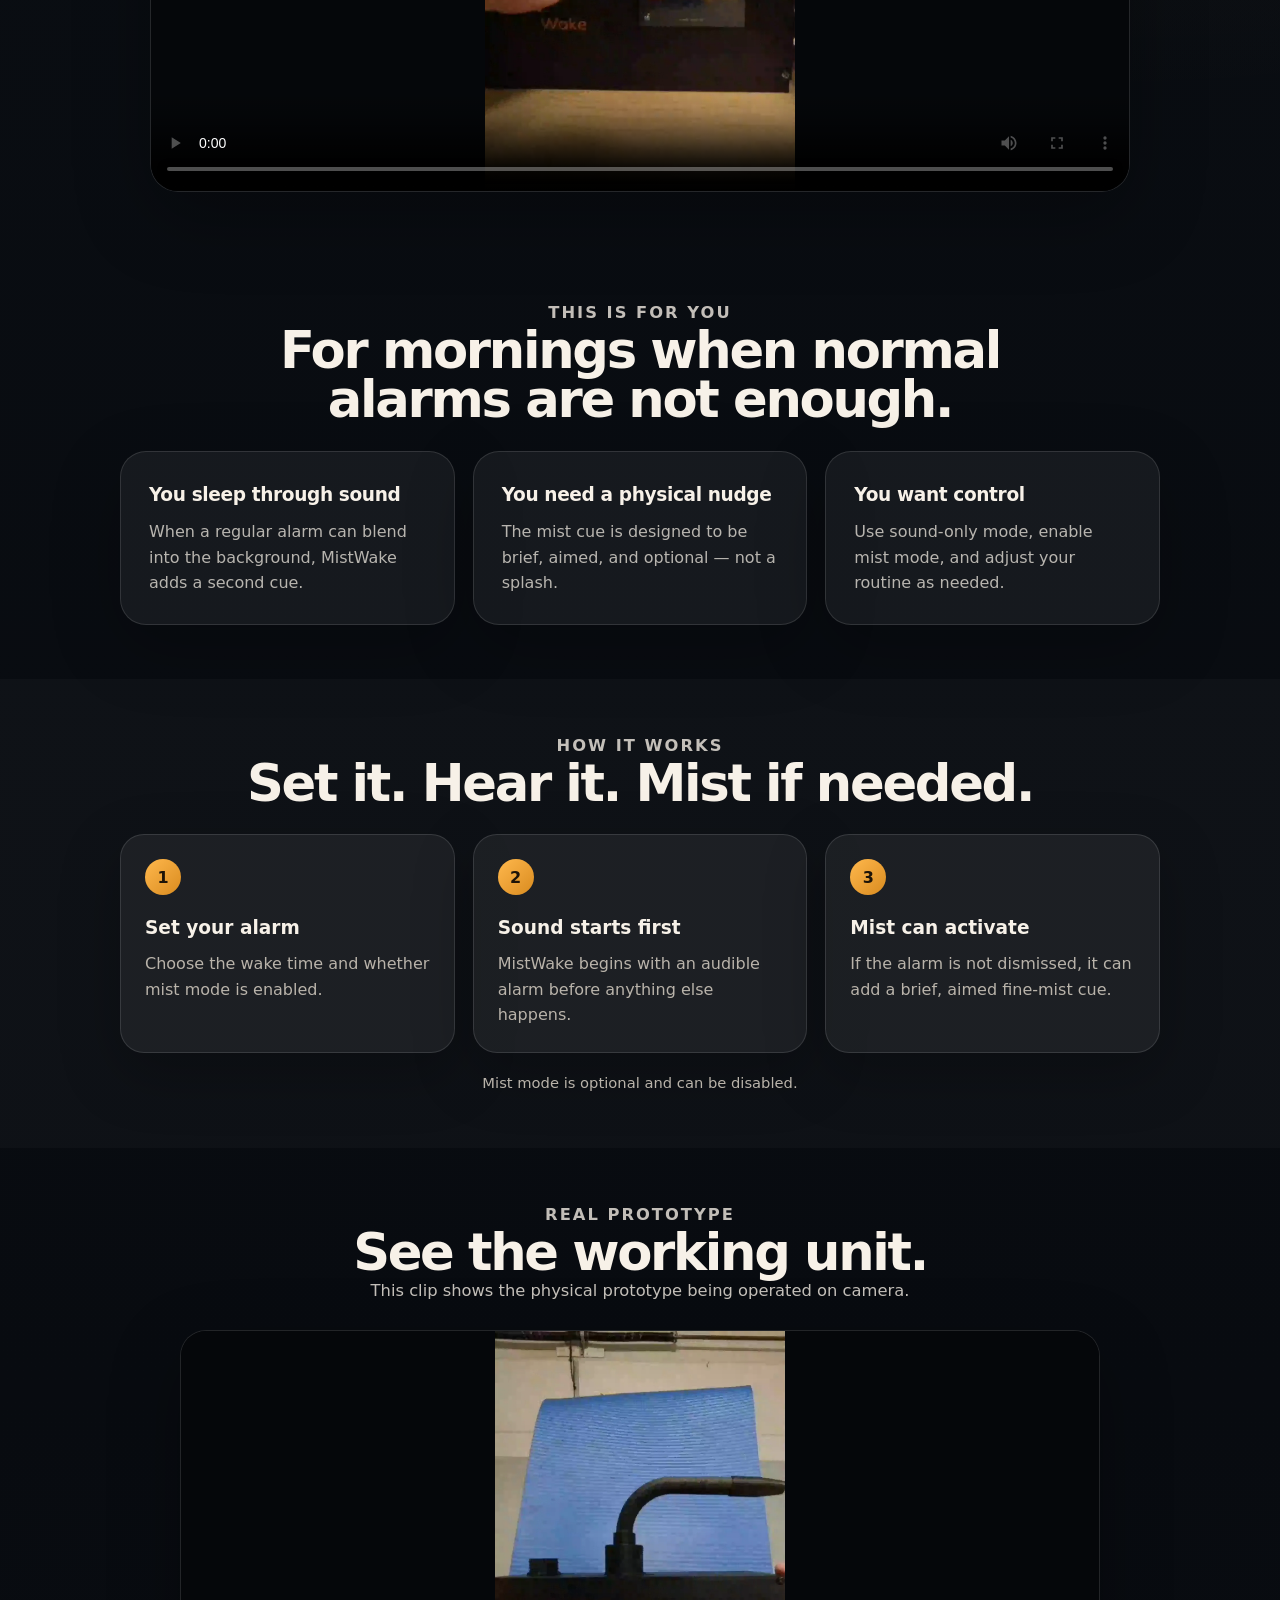
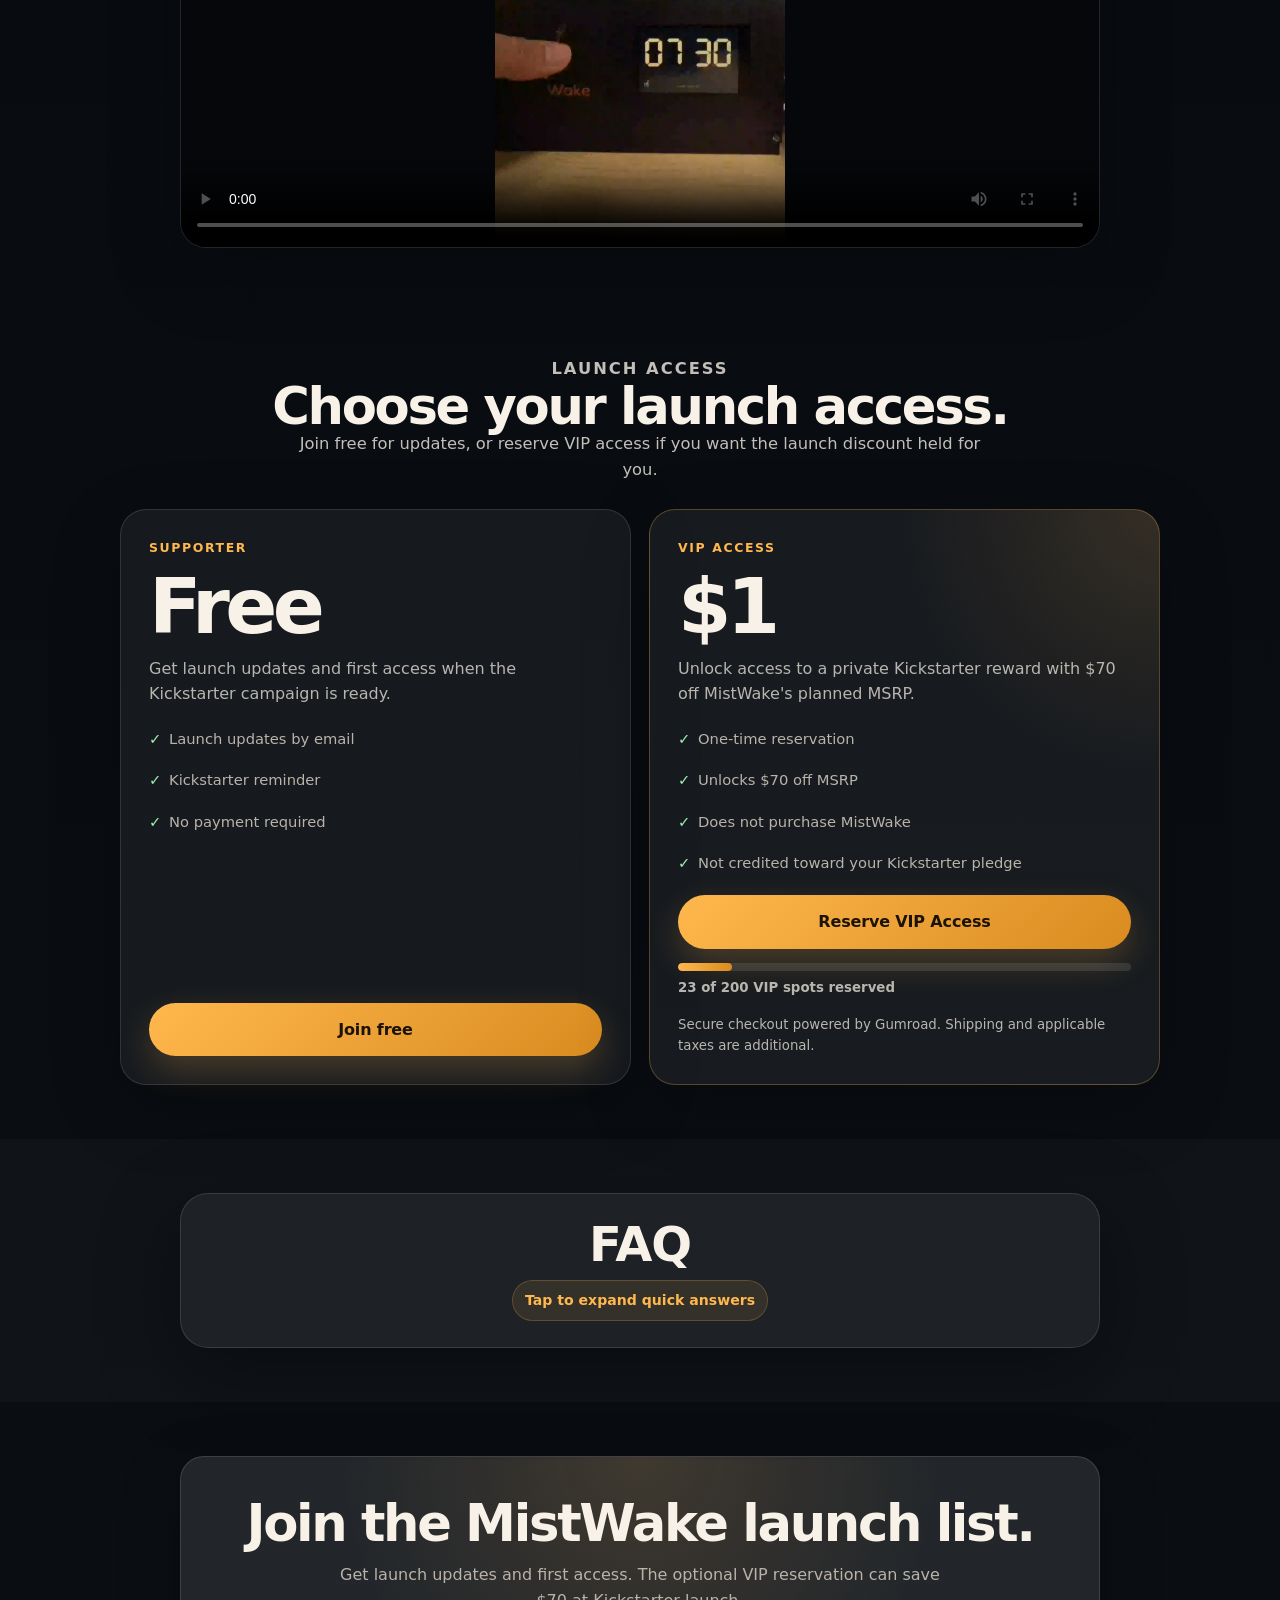
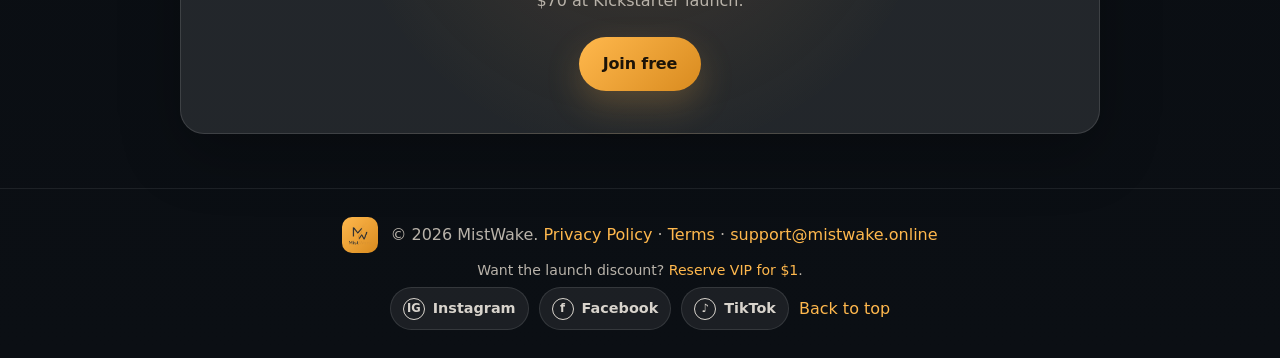
==== commit b9550552: "Add Facebook domain verification meta tag" ====
--- a/index.html
+++ b/index.html
@@ -5,6 +5,7 @@
   <meta name="viewport" content="width=device-width, initial-scale=1.0" />
   <title>MistWake | Sound first. Mist if needed.</title>
   <meta name="description" content="MistWake is a working-prototype bedside alarm that starts with sound and can add a brief, aimed fine-mist cue if the alarm is not dismissed. Join the free launch list and optionally lock in $70 off MSRP for Kickstarter launch." />
+  <meta name="facebook-domain-verification" content="2q7ktnvdoi8p6x9vy5gp2mj8acu157" />
   <link rel="canonical" href="https://mistwake.online/" />
   <meta property="og:title" content="MistWake | Sound first. Mist if needed." />
   <meta property="og:description" content="Join the MistWake launch list and see the working prototype before Kickstarter launch." />
--- a/landing-polish.css
+++ b/landing-polish.css
@@ -1,4 +1,4 @@
-/* Landing page polish for hero carousel, main video placement, and press-logo chips. */
+/* Landing page polish for hero carousel, main video placement, press-logo chips, and mobile join targeting. */
 .hero-carousel-card {
   position: relative;
   overflow: hidden;
@@ -31,6 +31,10 @@
   31% { opacity: 1; transform: scale(1); }
   38% { opacity: 0; transform: scale(1.018); }
   100% { opacity: 0; transform: scale(1.025); }
+}
+
+.hero-actions#join {
+  scroll-margin-top: 138px;
 }
 
 .main-video-section {
@@ -84,6 +88,9 @@
 }
 
 @media (max-width: 700px) {
+  .hero-actions#join {
+    scroll-margin-top: 180px;
+  }
   .hero-carousel-card {
     min-height: 240px;
     border-radius: 22px;
